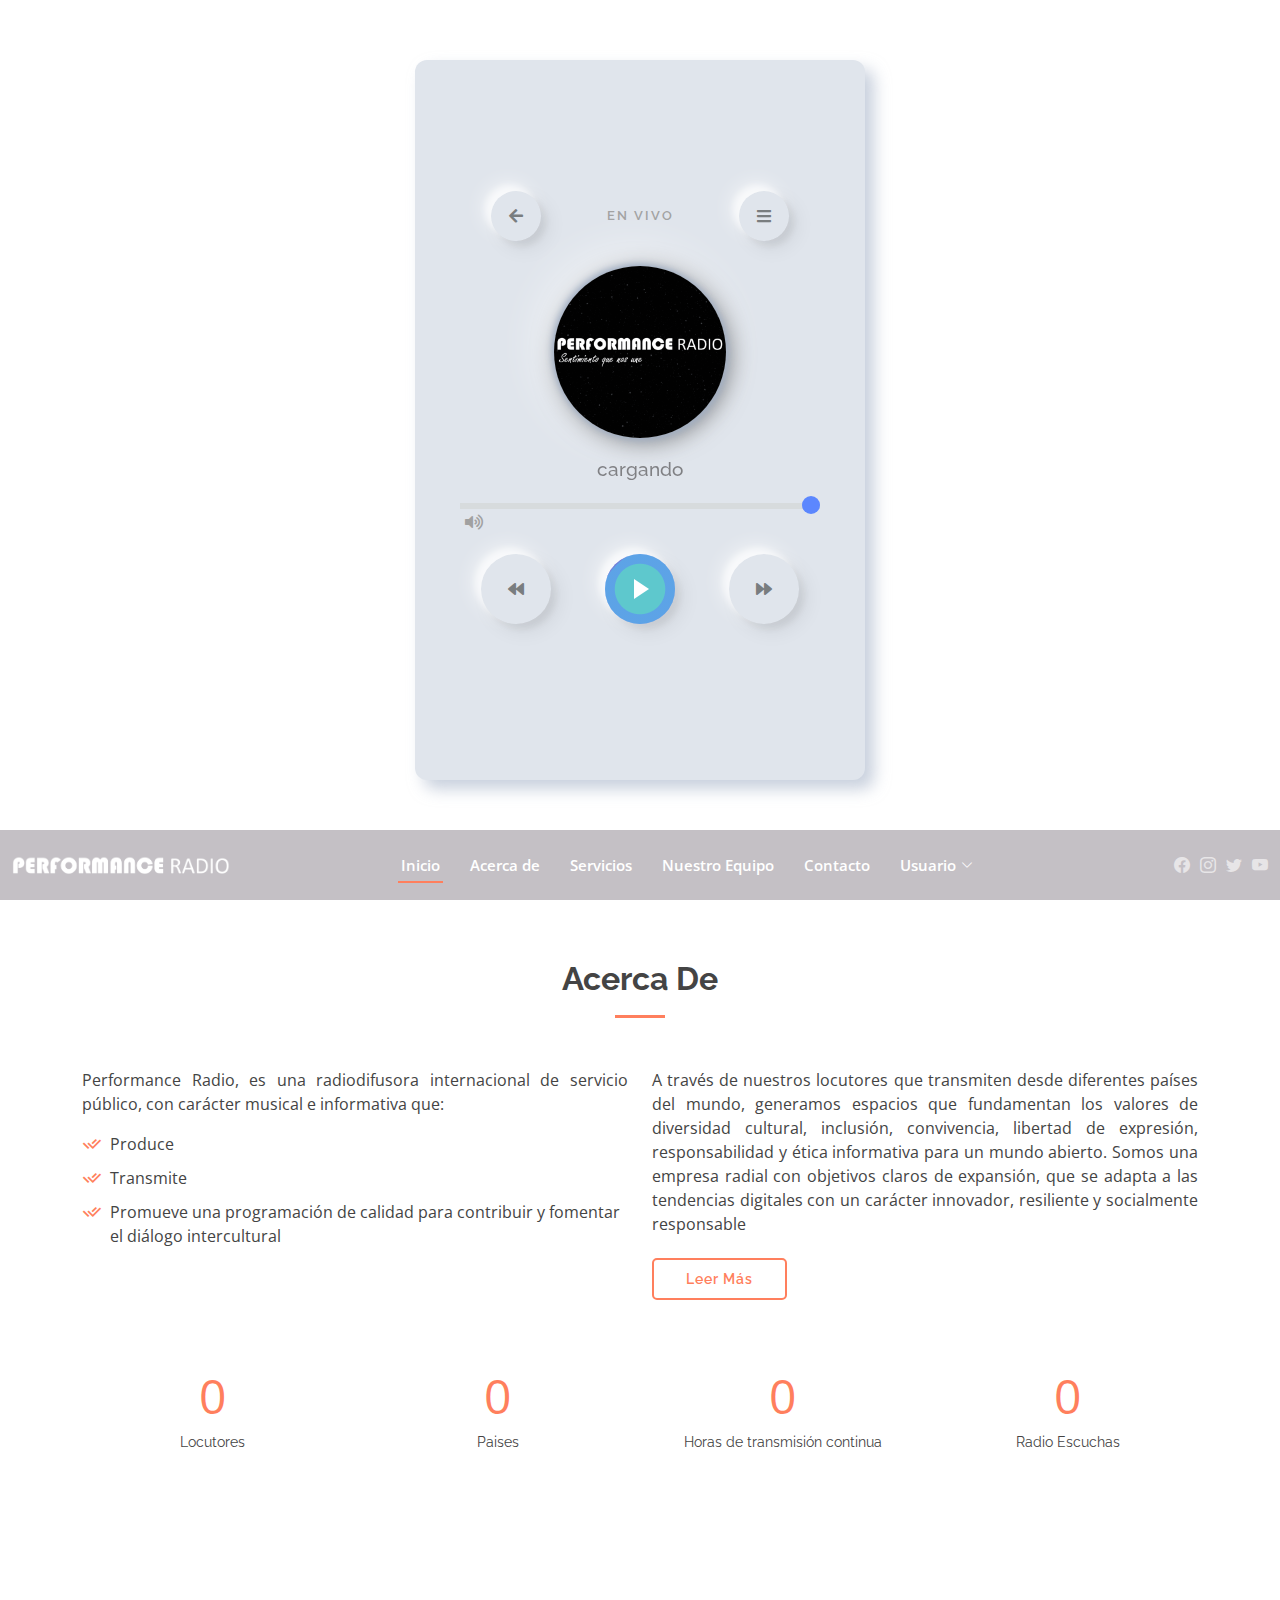
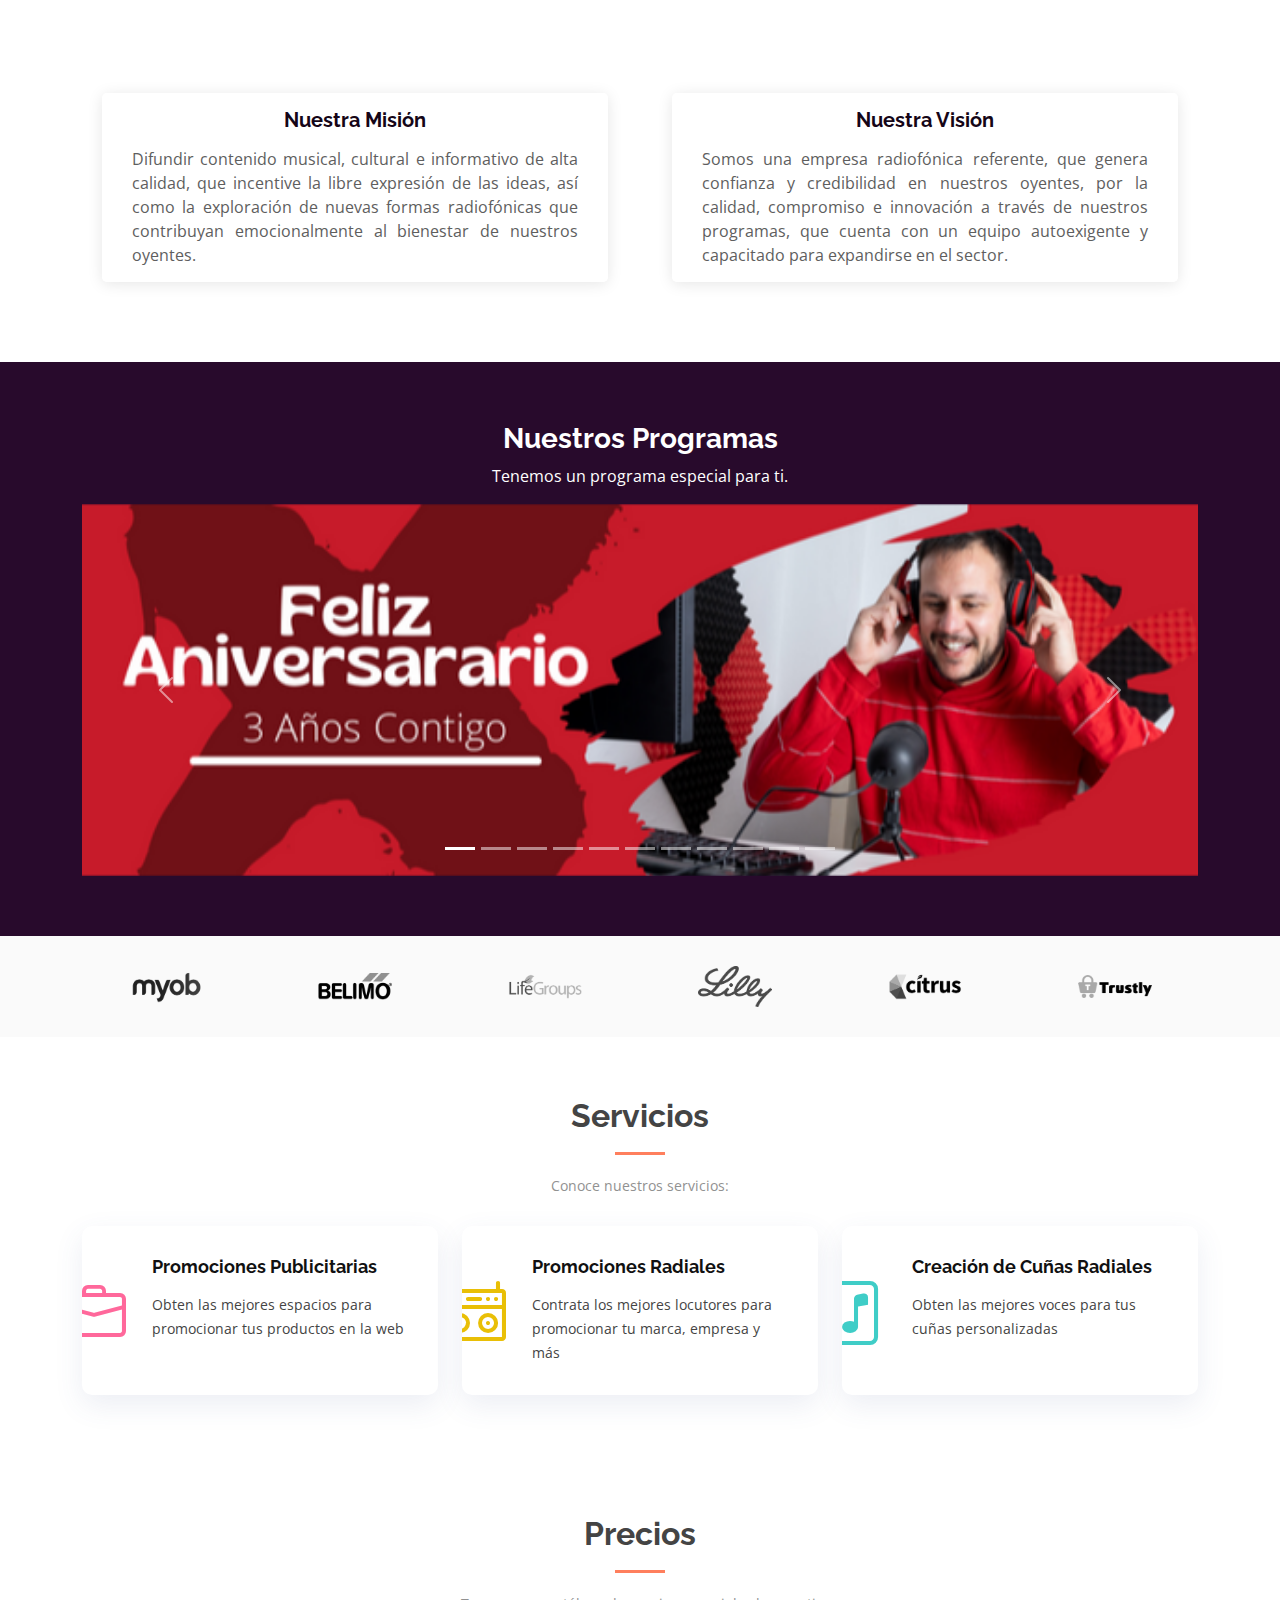
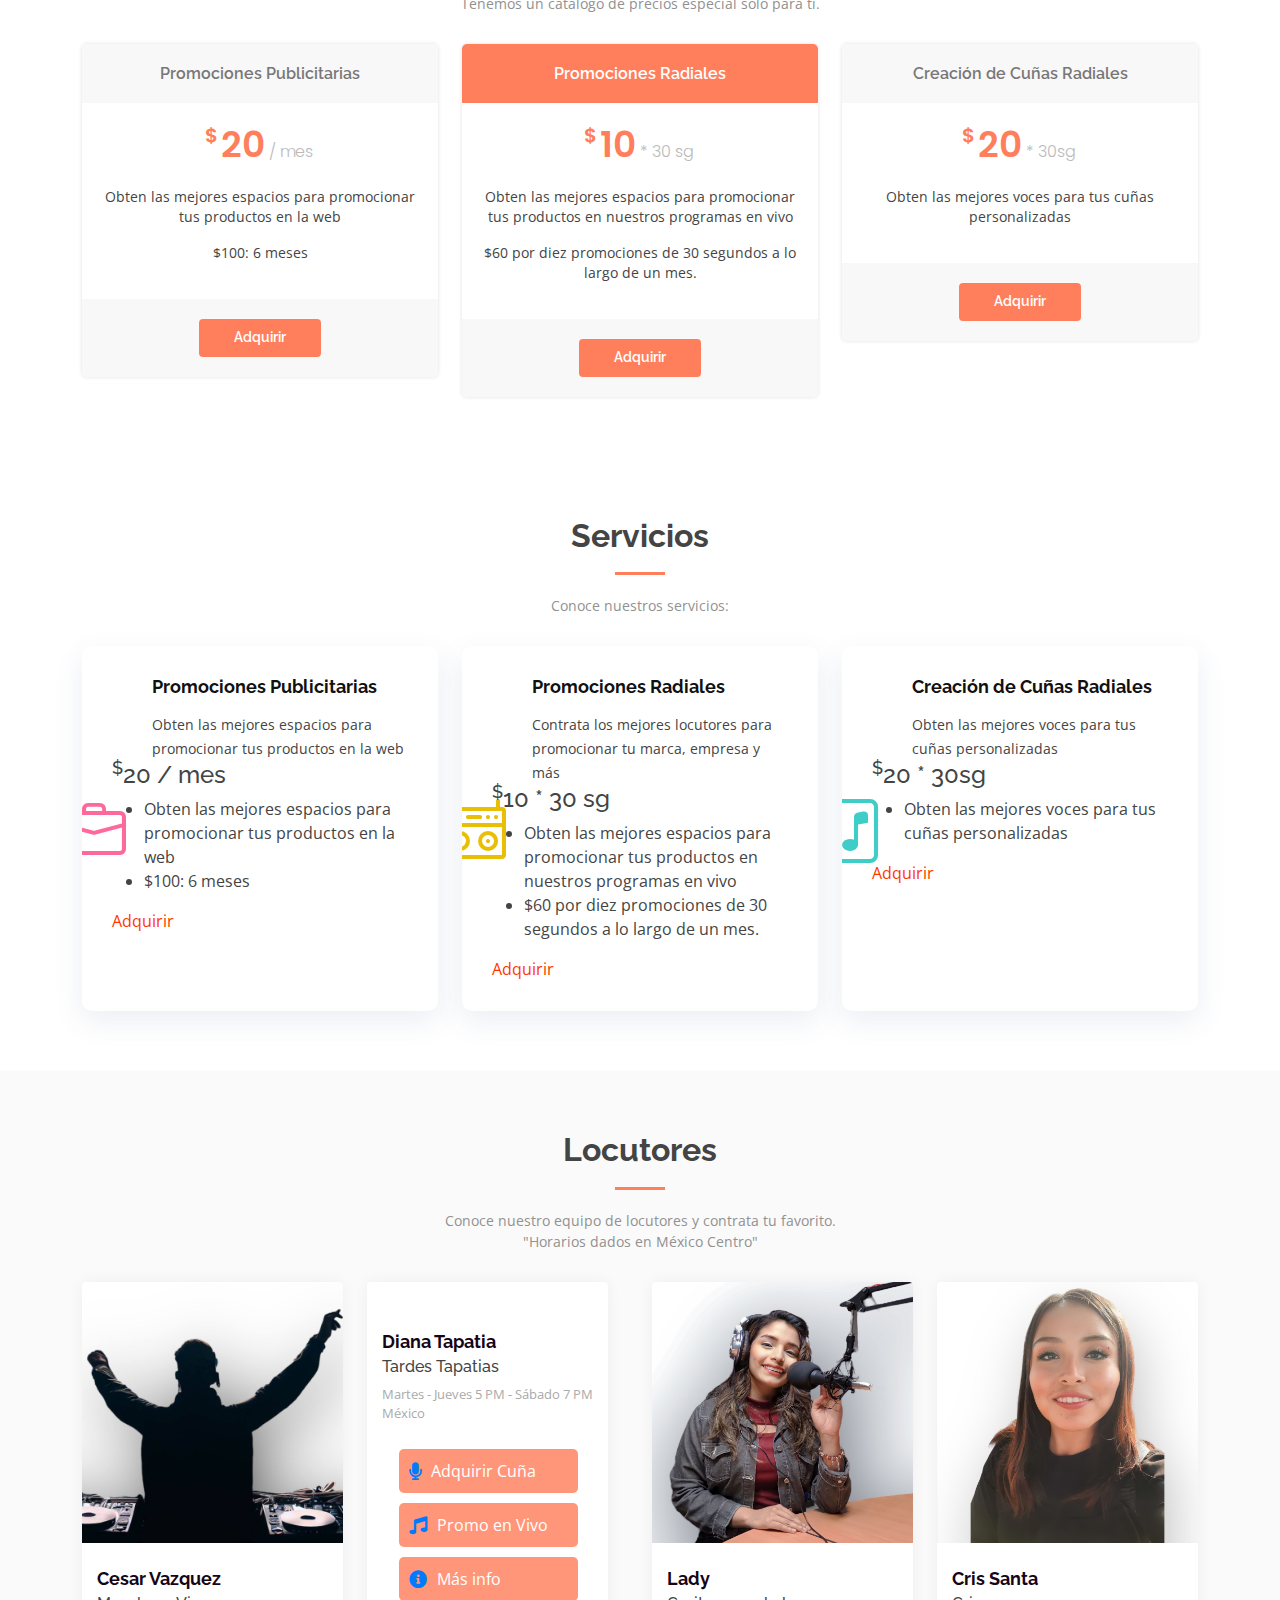
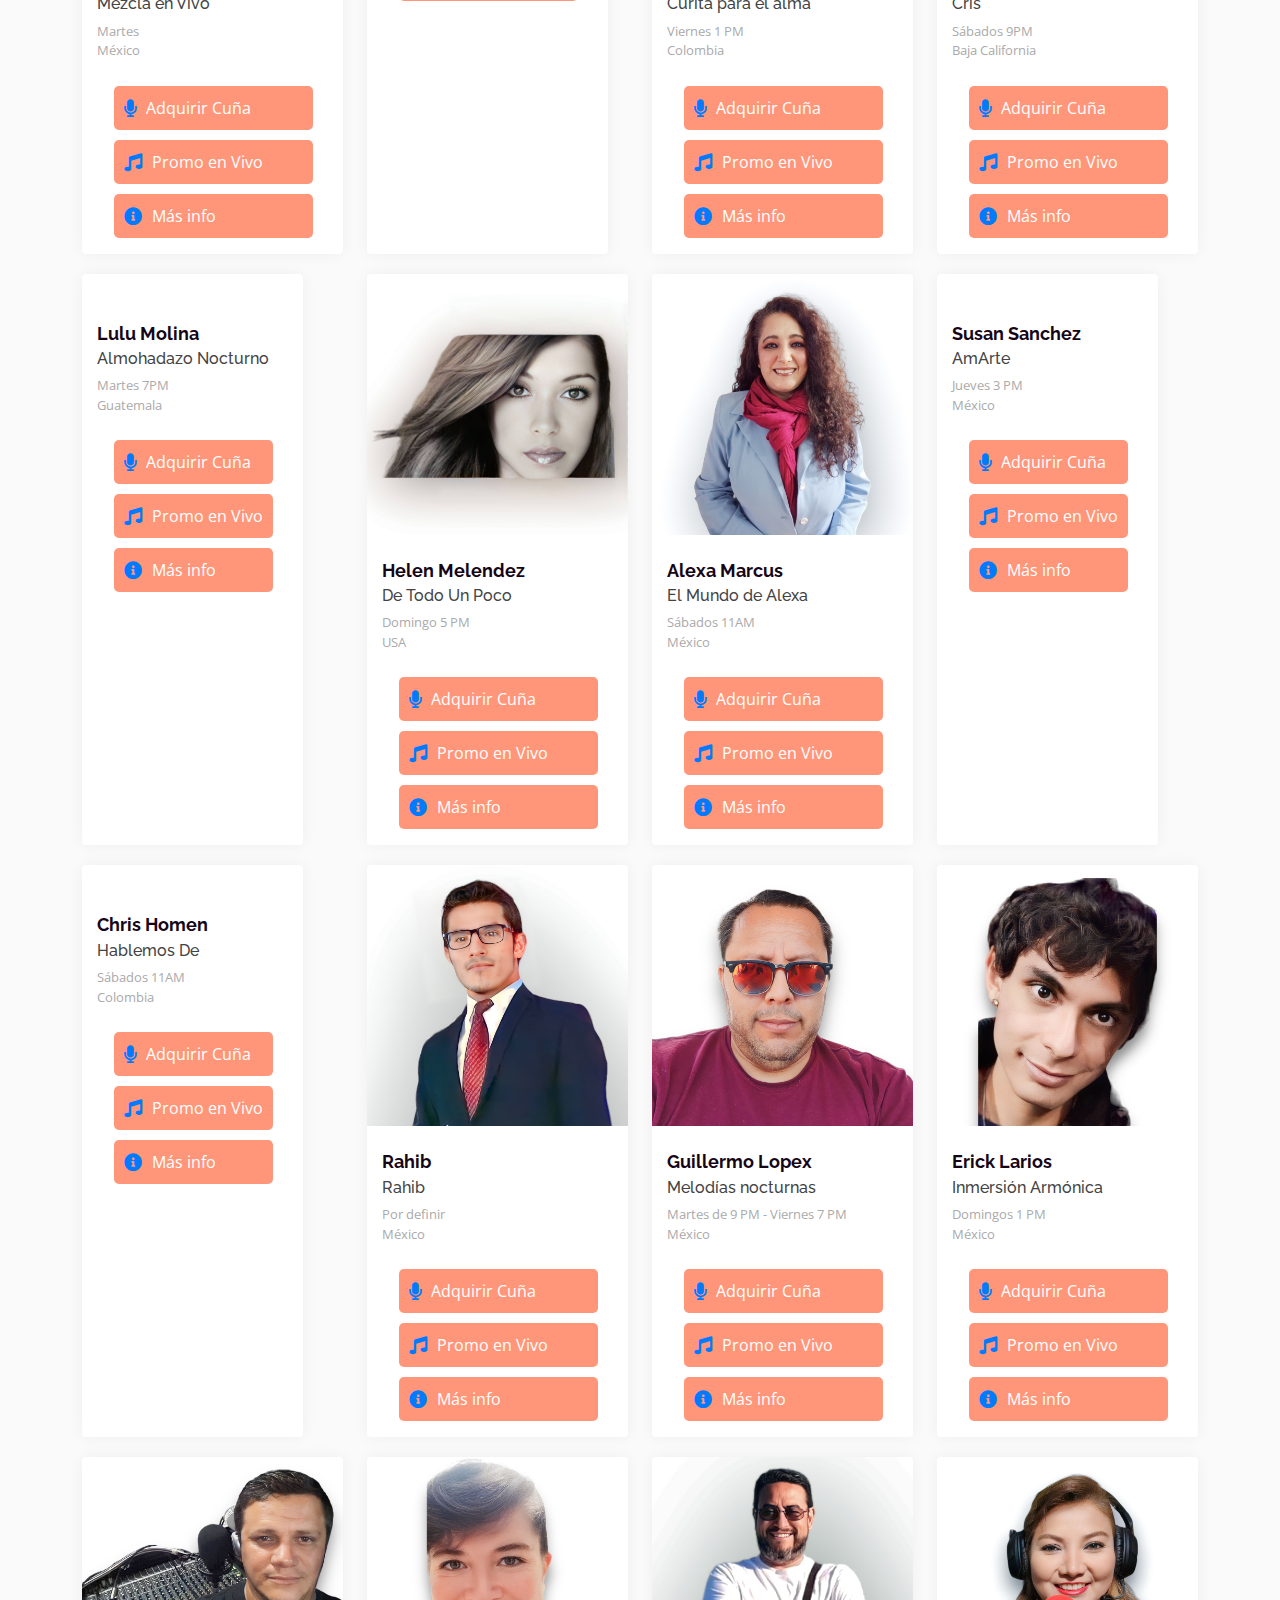
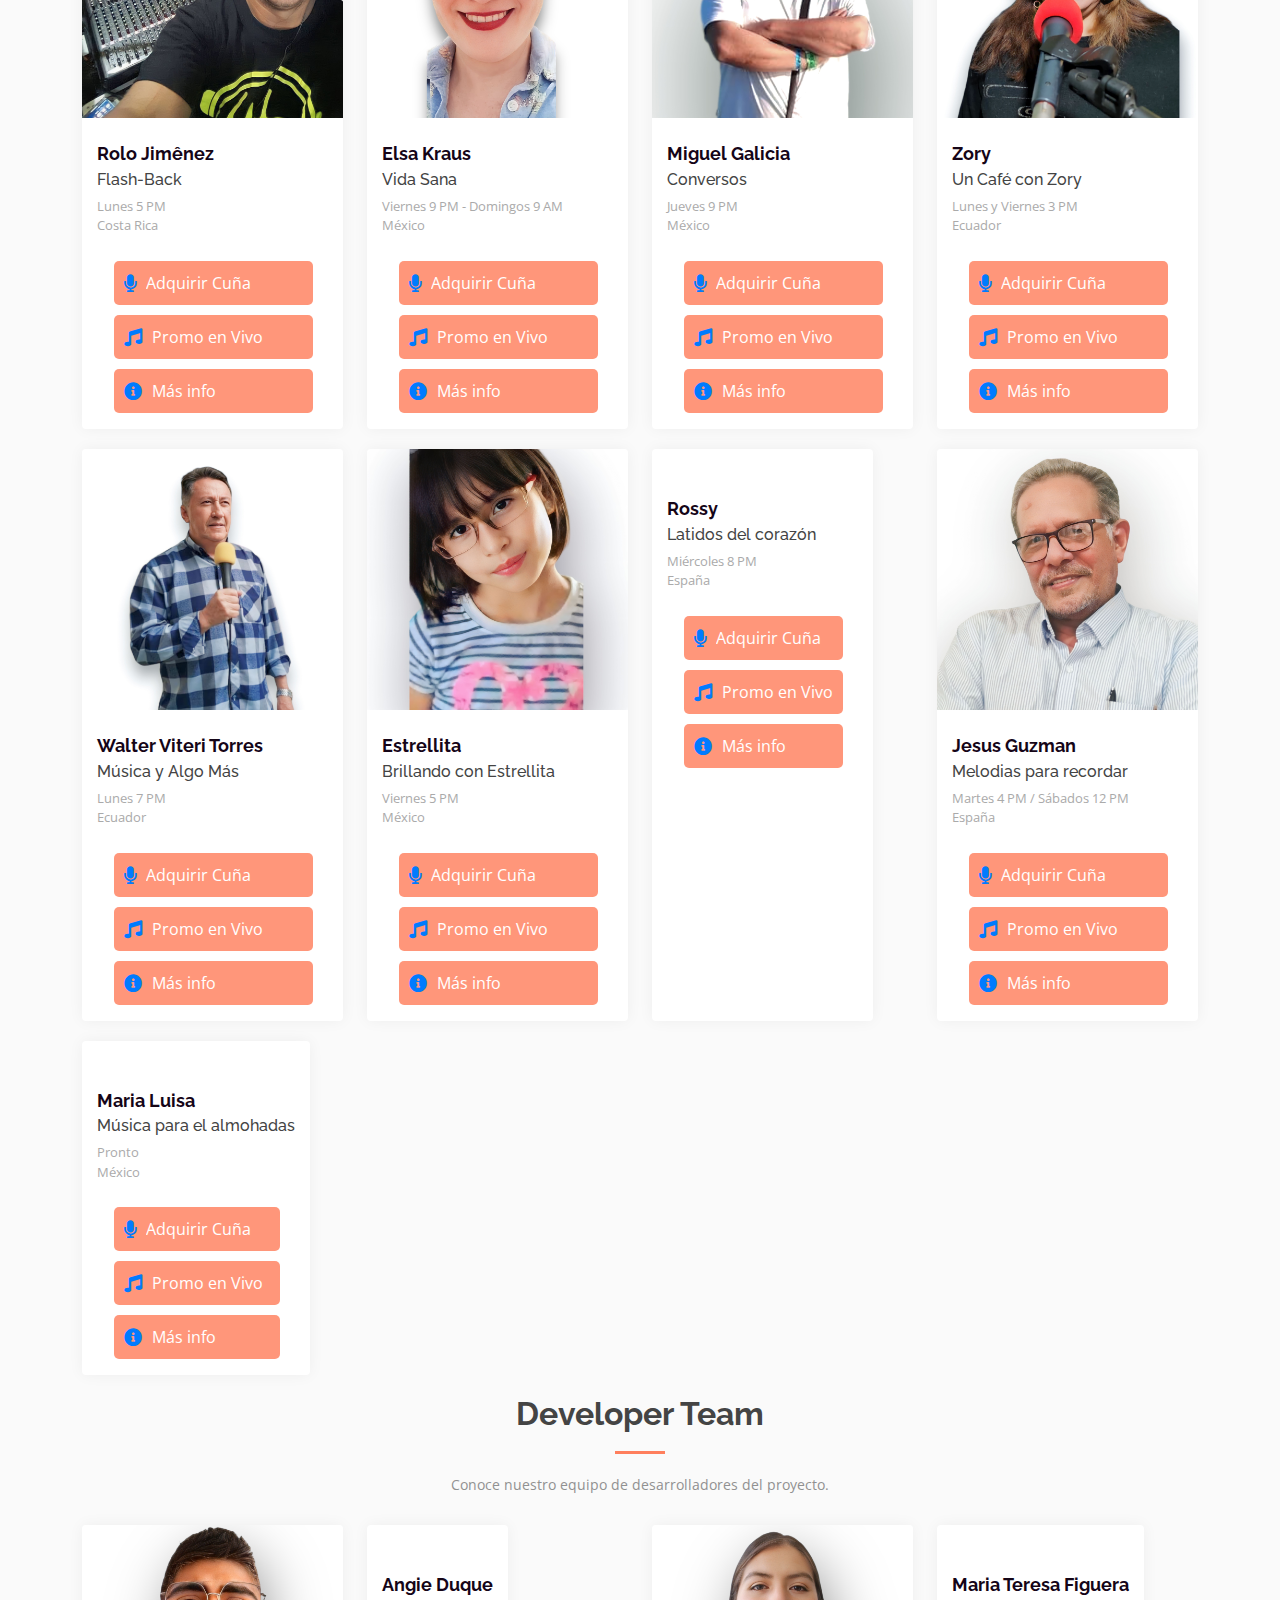
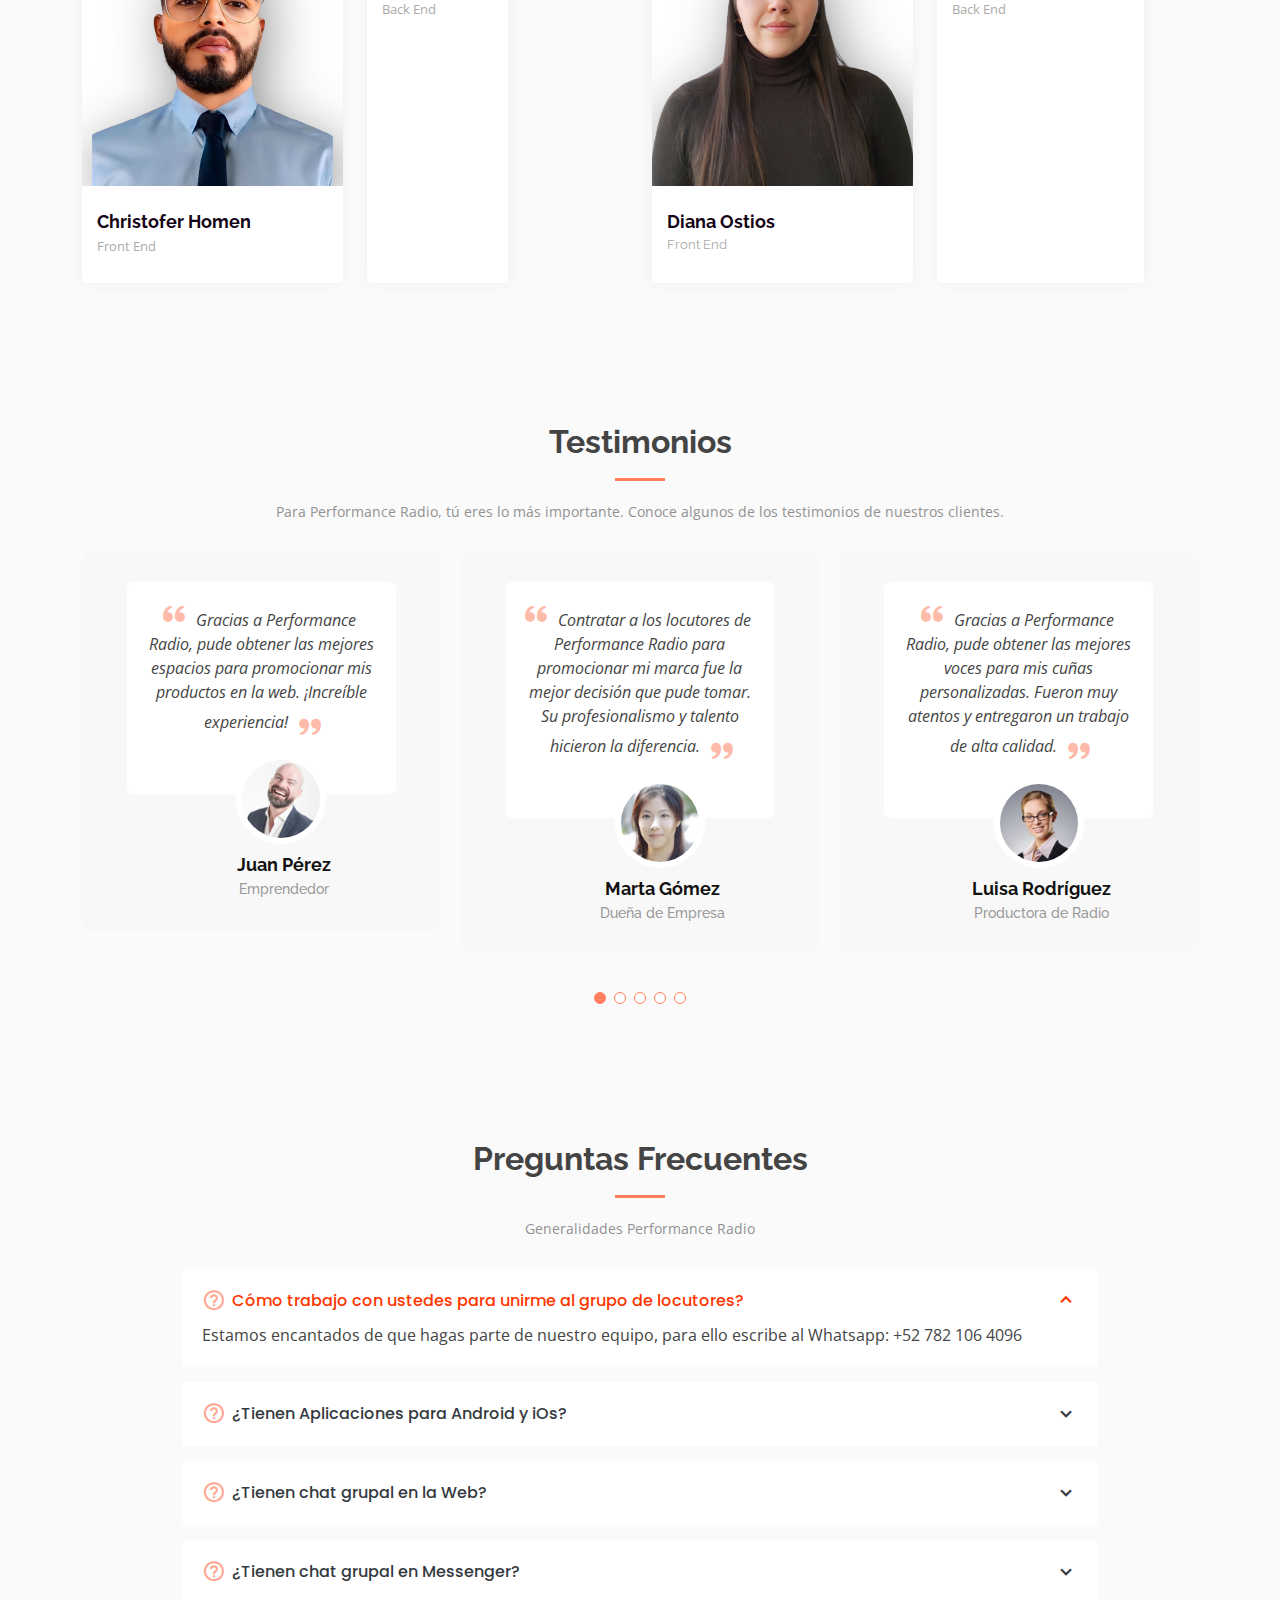
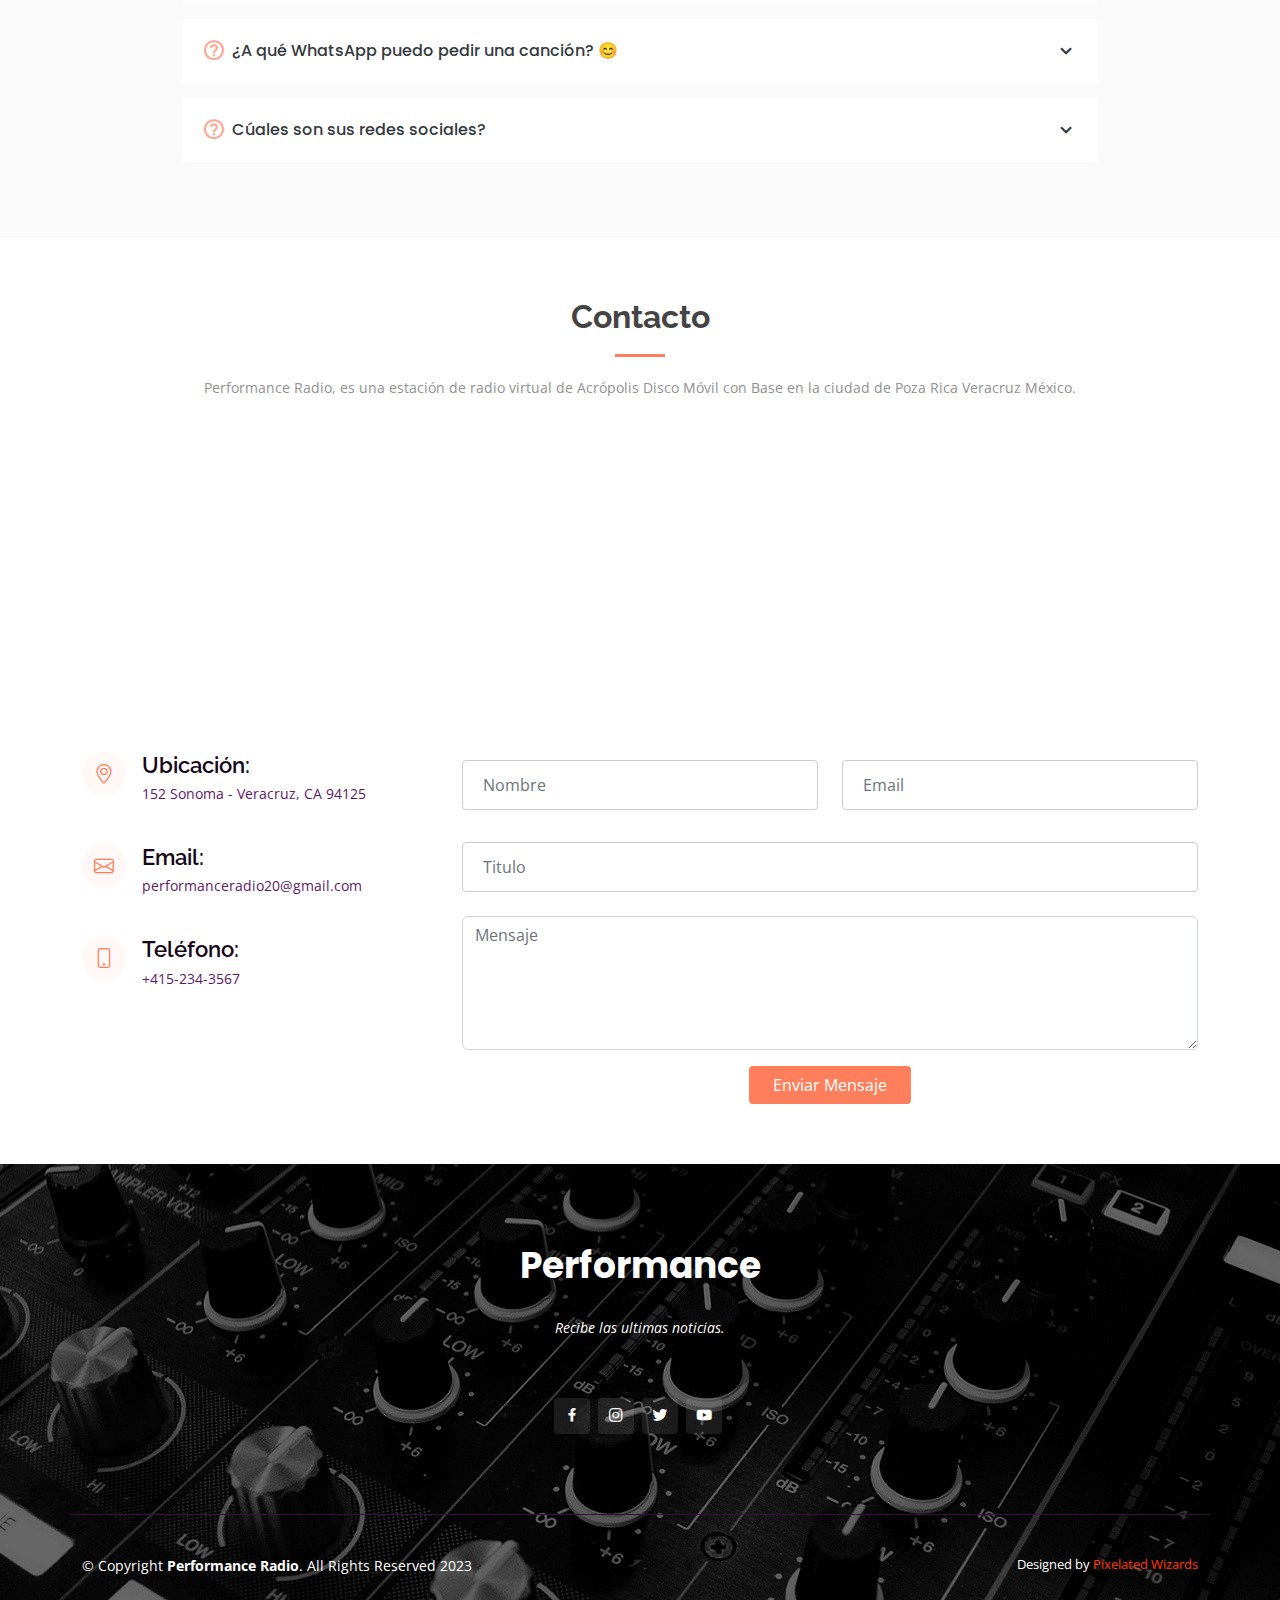
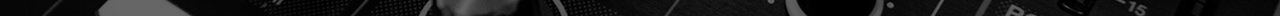
==== index.html @ 71109359 "se añade estructura bd y diagrama de la misma - se continuara ajustando segun requerimientos del cli" ====
<!-- Merge branch 'main' of https://github.com/christopherhomen/performanceradio.github.io -->

<!DOCTYPE html>
<html xmlns:th="http://www.thymeleaf.org" lang="en">

<head>
  <meta charset="utf-8">
  <meta content="width=device-width, initial-scale=1.0" name="viewport">

  <title>Performance Radio</title>
  <meta content="Performance Radio" name="description">
  <meta content="Performance Radio" name="keywords">
  <meta property="og:image" content="assets/img/logo/redes.png">

  <!-- Favicons -->
  <link href="assets/img/favicon.png" rel="icon">
  <link href="assets/img/apple-touch-icon.png" rel="apple-touch-icon">

  <!-- Google Fonts -->
  <link href="https://fonts.googleapis.com/css?family=Open+Sans:300,300i,400,400i,600,600i,700,700i|Raleway:300,300i,400,400i,500,500i,600,600i,700,700i|Poppins:300,300i,400,400i,500,500i,600,600i,700,700i" rel="stylesheet">

  <!-- Vendor CSS Files -->
  <link href="assets/vendor/bootstrap/css/bootstrap.min.css" rel="stylesheet">
  <link href="assets/vendor/bootstrap-icons/bootstrap-icons.css" rel="stylesheet">
  <link href="assets/vendor/boxicons/css/boxicons.min.css" rel="stylesheet">
  <link href="assets/vendor/glightbox/css/glightbox.min.css" rel="stylesheet">
  <link href="assets/vendor/remixicon/remixicon.css" rel="stylesheet">
  <link href="assets/vendor/swiper/swiper-bundle.min.css" rel="stylesheet">
 <!-- reproductor button -->
  <link rel="stylesheet" href="https://use.fontawesome.com/releases/v5.3.1/css/all.css">
  <!-- whatsappicon -->
  <link rel="stylesheet" href="https://stackpath.bootstrapcdn.com/font-awesome/4.7.0/css/font-awesome.min.css" class="">

  <!--  Main CSS File -->
  <link href="assets/css/style.css" rel="stylesheet">
  <link href="assets/css/normalize.css" rel="stylesheet">
  <script src="https://code.jquery.com/jquery-3.6.0.min.js"></script>
  <script>
    // Función para forzar la recarga del CSS
    function reloadCSS() {
      var cssLink = document.getElementById('css-link');
      cssLink.href = "assets/css/style.css?version=" + new Date().getTime();
    }
    
    // Función para forzar la recarga de los archivos JavaScript
    function reloadJS() {
      var scripts = [
        "assets/js/playbtn.js",
        "assets/js/playimagen2.js"
      ];
      
      scripts.forEach(function(src) {
        var scriptElement = document.createElement('script');
        scriptElement.src = src + "?version=" + new Date().getTime();
        document.head.appendChild(scriptElement);
      });
    }
    
    // Cargar los cambios de CSS y JS al cargar la página
    window.addEventListener('load', function() {
      reloadCSS();
      reloadJS();
    });
  </script>
</head>

<body>


<!-- Messenger Chat Plugin Code -->
<div id="fb-root"></div>

<!-- Your Chat Plugin code -->
<div id="fb-customer-chat" class="fb-customerchat">
</div>

<script>
  var chatbox = document.getElementById('fb-customer-chat');
  chatbox.setAttribute("page_id", "109794627453424");
  chatbox.setAttribute("attribution", "biz_inbox");
</script>

<!-- Your SDK code -->
<script>
  window.fbAsyncInit = function() {
    FB.init({
      xfbml            : true,
      version          : 'v15.0'
    });
  };

  (function(d, s, id) {
    var js, fjs = d.getElementsByTagName(s)[0];
    if (d.getElementById(id)) return;
    js = d.createElement(s); js.id = id;
    js.src = 'https://connect.facebook.net/es_LA/sdk/xfbml.customerchat.js';
    fjs.parentNode.insertBefore(js, fjs);
  }(document, 'script', 'facebook-jssdk'));
</script>

  <!-- ======= Hero Section ======= -->
  <section id="hero">
    
    <div class="hero-container img-fluid">
      <!-- Agregado -->
      <video autoplay muted loop id="myVideo" class="content-video">
        <source src="assets/video/video8.mp4" type="video/mp4">
      </video>
      <div class="hero-container-play">
        <!-- LOGO: -->
        <!-- <a href="#" class="logo me-auto me-lg-0"><img src="assets/img/logo/logo1.png" alt="" class="img-fluid" style="width: 70vh; margin-top: 230px;"></a> -->
        <!-- <a href="#about" class="btn-get-started scrollto">Get Started</a> -->

        <!-- boton play -->
<!--        <a class="btn-get-started scrollto">
          <audio autoplay controls="controls"> 
            <source src="https://cp9.serverse.com/proxy/perfor?mp=/stream;" type="audio/mpeg" /> 
          </audio> 
        </a> -->
        <!-- Boton play 2 -->
<!--        <a class="glightbox play-btn"> <source src="https://cp9.serverse.com/proxy/perfor?mp=/stream;"/></a>-->

<!-- Inicio reproductor -->
 
<div id= "play2" class="containerplay2 img-fluid" style="margin-top: 75px;">
  <div class="player img-fluid">
    <div class="player__controls img-fluid">
      <div class="player__btn player__btn--small img-fluid" id="previous">
        <i class="fas fa-arrow-left"></i>
      </div>
      <h5 class="player__title img-fluid">En Vivo</h5>
      <div class="player__btn player__btn--small img-fluid" id="icon-menu">
        <i class="fas fa-bars img-fluid"></i>
      </div>
    </div>
    <div class="player__album img-fluid" style="display: flex; justify-content: center; align-items: center;">
      <img src="assets/img/logo/redes.png" alt="Album Cover" class="player__img img-fluid" loading="lazy"/>

      <!-- <img class="cc_streaminfo player__img img-fluid" data-type="trackimageurl" data-username="perfor" /> -->
    </div>
    
    
    <!-- <h2 id="locutorName" class="player__artist img-fluid">Performance Radio</h2> -->
    <!-- <h2 class="cc_streaminfo player__artist img-fluid" data-type="song" data-username="perfor">Cargando ...</h2> -->
    <h2 class="cc_streaminfo player__artist img-fluid" data-type="rawmeta" data-username="perfor">Cargando</h2>

    <!-- <h2 class="cc_streaminfo" data-type="song" data-username="perfor" id="track-title">Cargando ...</h2> -->
    
    
    <!-- <h3 class="player__song img-fluid">Radio</h3> -->

    <input type="range" value="100" min="2" max="100" step="1" class="player__level img-fluid range-fill" id="range" />
    <div class="audio-duration img-fluid">
        <i class="fas fa-volume-mute"></i>
        <i class="fas fa-volume-up"></i>
      </div>
     
      
      
    
    <br>
    <audio class="player__audio img-fluid" controls id="audio">
      
      <source src="https://cp9.serverse.com/proxy/perfor?mp=/stream;" type="audio/mpeg" />
    </audio>

    <div class="player__controls img-fluid">
      <div class="player__btn player__btn--medium img-fluid" id="backward">
        <i class="fas fa-backward img-fluid"></i>
      </div>

      <div class="player__btn player__btn--medium blue play img-fluid" id="play">
        <i class="fas fa-play play-btn img-fluid"></i>
        <i class="fas fa-pause pause-btn hide img-fluid"></i>
      </div>

      <div class="player__btn player__btn--medium img-fluid" id="forward">
        <i class="fas fa-forward img-fluid"></i>
      </div>
    </div>
  </div>
</div>
<!-- Fin Reproductor -->

      </div>
    </div>
  
  </section><!-- End Hero -->

  <!-- ======= Header ======= -->
  <header id="header" class="d-flex align-items-center ">
    <div class="container-fluid d-flex align-items-center justify-content-lg-between">

      <!-- <h1 class="logo me-auto me-lg-0"><a href="index.html"><img src="assets/img/logo/logo3.png" alt=""></a></h1> -->
      <!-- Uncomment below if you prefer to use an image logo -->
      <a href="#hero" class="logo me-auto me-lg-0"><img src="assets/img/logo/logo3.png" alt="" class="img-fluid"></a>

      <nav id="navbar" class="navbar order-last order-lg-0">
        <ul>
          <li><a class="nav-link scrollto active" href="#hero">Inicio</a></li>
          <li><a class="nav-link scrollto" href="#about">Acerca de</a></li>
          <li><a class="nav-link scrollto" href="#services">Servicios</a></li>
          <!-- <li><a class="nav-link scrollto " href="#portfolio">Portfolio</a></li> -->
          <li><a class="nav-link scrollto" href="#team">Nuestro Equipo</a></li>
          <li><a class="nav-link scrollto" href="#contact">Contacto</a></li>

          <!-- <li class="dropdown"><a th:href="@{/login}"><span>Usuario</span> <i class="bi bi-chevron-down"></i></a> -->
          <li class="dropdown"><a href="iniciosesionLS.html"><span>Usuario</span> <i class="bi bi-chevron-down"></i></a>

            <ul>
              <li><a href="iniciosesionLS.html">Iniciar Sesión</a></li>
              <li><a href="registrosesionLS.html">Registro</a></li>
          
            </ul>
          </li>
 

        </ul>
        <i class="bi bi-list mobile-nav-toggle"></i>
      </nav><!-- .navbar -->

      <div class="header-social-links d-flex align-items-center">
        <a href="https://www.facebook.com/performanceradio" class="facebook" target="_blank"><i class="bi bi-facebook"></i></a>
        <a href="https://www.instagram.com/performanceradio/" class="instagram" target="_blank"><i class="bi bi-instagram"></i></a>
        <a href="https://twitter.com/performanceradi" class="twitter" target="_blank"><i class="bi bi-twitter"></i></a>
        <a href="https://www.youtube.com/channel/UC_ir-CuCJm7gMEeXdegjq2Q" class="youtube" target="_blank"><i class="bi bi-youtube"></i></a>
      </div>

    </div>
<!-- PLAYER
    <script src="https://apps.elfsight.com/p/platform.js" id="player" defer></script>
<div class="elfsight-app-4a702fbd-e4fd-4cae-896a-2c3ddcb2b1c2"></div> -->
  </header><!-- End Header -->

  <main id="main">

    <!-- ======= About Section ======= -->
    <section id="about" class="about">
      <div class="container">

        <div class="section-title">
          <h2>Acerca De</h2>
        </div>

        <div class="row content">
          <div class="col-lg-6">
            <p>
             Performance Radio, es una radiodifusora internacional de servicio público, con carácter musical e informativa que:  
            </p>
            <ul>
              <li><i class="ri-check-double-line"></i> Produce </li>
              <li><i class="ri-check-double-line"></i> Transmite </li>
              <li><i class="ri-check-double-line"></i> Promueve una programación de calidad para contribuir y fomentar el diálogo intercultural </li>
            </ul>
          </div>
          <div class="col-lg-6 pt-4 pt-lg-0">
            <p>
             A través de nuestros locutores que transmiten desde diferentes países del mundo, generamos espacios que fundamentan los valores de diversidad cultural, inclusión, convivencia, libertad de expresión, responsabilidad y ética informativa para un mundo abierto. Somos una empresa radial con objetivos claros de expansión, que se adapta a las tendencias digitales con un carácter innovador, resiliente y socialmente responsable
            </p>
            <a href="#our-values" class="btn-learn-more">Leer Más</a>
          </div>
        </div>

      </div>
    </section><!-- End About Section -->

    <!-- ======= Counts Section ======= -->
    <section id="counts" class="counts">
      <div class="container">

        <div class="row counters">

          <div class="col-lg-3 col-6 text-center">
            <span data-purecounter-start="0" data-purecounter-end="20" data-purecounter-duration="1" class="purecounter"></span>
            <p>Locutores</p>
          </div>

          <div class="col-lg-3 col-6 text-center">
            <span data-purecounter-start="0" data-purecounter-end="10" data-purecounter-duration="1" class="purecounter"></span>
            <p>Paises</p>
          </div>

          <div class="col-lg-3 col-6 text-center">
            <span data-purecounter-start="0" data-purecounter-end="24" data-purecounter-duration="1" class="purecounter"></span>
            <p>Horas de transmisión continua</p>
          </div>

          <div class="col-lg-3 col-6 text-center">
            <span data-purecounter-start="0" data-purecounter-end="1582" data-purecounter-duration="1" class="purecounter"></span>
            <p>Radio Escuchas</p>
          </div>

        </div>

      </div>
    </section><!-- End Counts Section -->

    <!-- ======= Our Values Section ======= -->
    <section id="our-values" class="our-values">
      <div class="container">

        <div class="row">
          <div class="col-md-6 d-flex align-items-stretch">
            <div class="card">
              <video playsinline autoplay muted loop poster="cake.jpg" class="video">
                <source src="assets/video/video4.mp4" type="video/webm">
                Your browser does not support the video tag.
              </video>
              <div class="card-body">
                <h5 class="card-title"><a href="">Nuestra Misión</a></h5>
                <p class="card-text">Difundir contenido musical, cultural e informativo de alta calidad, que incentive la libre expresión de las ideas, así como la exploración de nuevas formas radiofónicas que contribuyan emocionalmente al bienestar de nuestros oyentes. </p>
                <!-- <div class="read-more"><a href="#"><i class="bi bi-arrow-right"></i> Read More</a></div> -->
              </div>
            </div>
          </div>
          <div class="col-md-6 d-flex align-items-stretch mt-4 mt-md-0">
            <div class="card">
              <video playsinline autoplay muted loop poster="cake.jpg" class="video">
                <source src="assets/video/video2.mp4" type="video/webm">
                Your browser does not support the video tag.
              </video>
              <div class="card-body">
                <h5 class="card-title"><a href="">Nuestra Visión</a></h5>
                <p class="card-text">Somos una empresa radiofónica referente, que genera confianza y credibilidad en nuestros oyentes, por la calidad, compromiso e innovación a través de nuestros programas, que cuenta con un equipo autoexigente y capacitado para expandirse en el sector.</p>
                <!-- <div class="read-more"><a href="#"><i class="bi bi-arrow-right"></i> Read More</a></div> -->
              </div>
            </div>

          </div>

        </div>

      </div>
    </section><!-- End Our Values Section -->


<!-- Prueba  -->

<!-- Fin prueba -->
<!--     ======= Cta Section ======= -->
<section id="cta" class="cta">
    <div class="container">

        <div class="text-center">
            <h3>Nuestros Programas</h3>
            <p>
                Tenemos un programa especial para ti.</p>
              
            <div id="carouselExampleFade" class="carousel slide carousel-fade" data-bs-ride="carousel">
              <div class="carousel-indicators">
                <button type="button" data-bs-target="#carouselExampleIndicators" data-bs-slide-to="0" class="active" aria-current="true" aria-label="Slide 1"></button>
                <button type="button" data-bs-target="#carouselExampleIndicators" data-bs-slide-to="1" aria-label="Slide 2"></button>
                <button type="button" data-bs-target="#carouselExampleIndicators" data-bs-slide-to="2" aria-label="Slide 3"></button>
                <button type="button" data-bs-target="#carouselExampleIndicators" data-bs-slide-to="3" aria-label="Slide 4"></button>
                <button type="button" data-bs-target="#carouselExampleIndicators" data-bs-slide-to="4" aria-label="Slide 5"></button>
                <button type="button" data-bs-target="#carouselExampleIndicators" data-bs-slide-to="5" aria-label="Slide 6"></button>
                <button type="button" data-bs-target="#carouselExampleIndicators" data-bs-slide-to="6" aria-label="Slide 7"></button>
                <button type="button" data-bs-target="#carouselExampleIndicators" data-bs-slide-to="7" aria-label="Slide 8"></button>
                <button type="button" data-bs-target="#carouselExampleIndicators" data-bs-slide-to="8" aria-label="Slide 9"></button>
                <button type="button" data-bs-target="#carouselExampleIndicators" data-bs-slide-to="9" aria-label="Slide 10"></button>
                <button type="button" data-bs-target="#carouselExampleIndicators" data-bs-slide-to="10" aria-label="Slide 11"></button>
                <!-- <button type="button" data-bs-target="#carouselExampleIndicators" data-bs-slide-to="11" aria-label="Slide 12"></button> -->



              </div>
              <div class="carousel-inner">
                      <div class="carousel-item active">
                        <img src="assets/img/programas/feliz_aniversarario.png" class="d-block w-100 img-fluid" alt="...">
                    </div>
                    <div class="carousel-item">
                        <img src="assets/img/programas/lady.png" class="d-block w-100 img-fluid" alt="...">
                    </div>
                    <div class="carousel-item">
                        <img src="assets/img/programas/helen.png" class="d-block w-100 img-fluid" alt="...">
                    </div>
                    <div class="carousel-item">
                        <img src="assets/img/programas/rolo.png" class="d-block w-100 img-fluid" alt="...">
                    </div>
                    <div class="carousel-item">
                        <img src="assets/img/programas/alexa.png" class="d-block w-100 img-fluid" alt="...">
                    </div>


                    <!-- <div class="carousel-item">
                        <img src="assets/img/programas/leticia_marquez.jpg" class="d-block w-100 img-fluid" alt="...">
                    </div> -->
                    <div class="carousel-item">
                        <img src="assets/img/programas/rossy.jpg" class="d-block w-100 img-fluid" alt="...">
                    </div>
                    <!-- <div class="carousel-item">
                        <img src="assets/img/programas/roberto_garcia.jpg" class="d-block w-100 img-fluid" alt="...">
                    </div> -->
                    <div class="carousel-item">
                        <img src="assets/img/programas/susan_sanchez.jpg" class="d-block w-100 img-fluid" alt="...">
                    </div>
                    <div class="carousel-item">
                        <img src="assets/img/programas/maria_luisa.jpg" class="d-block w-100 img-fluid" alt="...">
                    </div>
                    <div class="carousel-item">
                        <img src="assets/img/programas/diana_tapatia.jpg" class="d-block w-100 img-fluid" alt="...">
                    </div>
                    <div class="carousel-item">
                        <img src="assets/img/programas/jesus_guzman.jpg" class="d-block w-100 img-fluid" alt="...">
                    </div>
                    <div class="carousel-item">
                        <img src="assets/img/programas/lulu_molina.jpg" class="d-block w-100 img-fluid" alt="...">
                    </div>
                    <!-- <div class="carousel-item">
                        <img src="assets/img/programas/daniela_aragon.jpg" class="d-block w-100 img-fluid" alt="...">
                    </div> -->
                    <br>
                </div>
                <button class="carousel-control-prev" type="button" data-bs-target="#carouselExampleFade" data-bs-slide="prev">
                    <span class="carousel-control-prev-icon" aria-hidden="true"></span>
                    <span class="visually-hidden">Anterior</span>
                </button>
                <button class="carousel-control-next" type="button" data-bs-target="#carouselExampleFade" data-bs-slide="next">
                    <span class="carousel-control-next-icon" aria-hidden="true"></span>
                    <span class="visually-hidden">Siguiente</span>
                </button>
            </div>
        </div>

    </div>
</section>

<!--    End Cta Section 

 <!-- ======= Clients Section ======= -->
    <section id="clients" class="clients section-bg">
      <div class="container">

        <div class="row">

          <div class="col-lg-2 col-md-4 col-6 d-flex align-items-center justify-content-center">
            <img src="assets/img/clients/client-1.png" class="img-fluid" alt="">
          </div>

          <div class="col-lg-2 col-md-4 col-6 d-flex align-items-center justify-content-center">
            <img src="assets/img/clients/client-2.png" class="img-fluid" alt="">
          </div>

          <div class="col-lg-2 col-md-4 col-6 d-flex align-items-center justify-content-center">
            <img src="assets/img/clients/client-3.png" class="img-fluid" alt="">
          </div>

          <div class="col-lg-2 col-md-4 col-6 d-flex align-items-center justify-content-center">
            <img src="assets/img/clients/client-4.png" class="img-fluid" alt="">
          </div>

          <div class="col-lg-2 col-md-4 col-6 d-flex align-items-center justify-content-center">
            <img src="assets/img/clients/client-5.png" class="img-fluid" alt="">
          </div>

          <div class="col-lg-2 col-md-4 col-6 d-flex align-items-center justify-content-center">
            <img src="assets/img/clients/client-6.png" class="img-fluid" alt="">
          </div>

        </div>

      </div>
    </section><!-- End Clients Section -->

    <!-- ======= Services Section ======= -->
    <section id="services" class="services">
      <div class="container">

        <div class="section-title">
          <h2>Servicios</h2>
          <p>Conoce nuestros servicios:</p>
        </div>

        <div class="row">
          <div class="col-lg-4 col-md-6">
            <div class="icon-box">
              <div class="icon"><i class="bi bi-briefcase" style="color: #ff689b;"></i></div>
              <h4 class="title"><a href="">Promociones Publicitarias</a></h4>
              <p class="description">Obten las mejores espacios para promocionar tus productos en la web</p>
              
            </div>
          </div>
          <div class="col-lg-4 col-md-6 mt-4 mt-md-0">
            <div class="icon-box">
              <div class="icon"><i class="bi bi-boombox" style="color: #e9bf06;"></i></div>
              <h4 class="title"><a href="">Promociones Radiales</a></h4>
              <p class="description">Contrata los mejores locutores para promocionar tu marca, empresa y más</p>
            </div>
          </div>
          <div class="col-lg-4 col-md-6 mt-4 mt-lg-0">
            <div class="icon-box">
              <div class="icon"><i class="bi bi-file-music" style="color: #3fcdc7;"></i></div>
              <h4 class="title"><a href="">Creación de Cuñas Radiales</a></h4>
              <p class="description">Obten las mejores voces para tus cuñas personalizadas</p>
            </div>
          </div>
      </div>
    </section><!-- End Services Section -->

        <!-- ======= Pricing Section ======= -->
        <section id="pricing" class="pricing">
          <div class="container">
    
            <div class="section-title">
              <h2>Precios</h2>
              <p>Tenemos un catálogo de precios especial solo para ti.</p>
            </div>
    
            <div class="row">
    
              <div class="col-lg-4 col-md-6">
                <div class="box">
                  <h3>Promociones Publicitarias</h3>
                  <h4><sup>$</sup>20<span> / mes</span></h4>
                  <ul>
                    <li>Obten las mejores espacios para promocionar tus productos en la web</li>
                    <li>$100: 6 meses</li>         
                            <!-- <li>Nec feugiat nisl</li>
                      <li>Nulla at volutpat dola</li>
                    <li class="na">Pharetra massa</li>
                    <li class="na">Massa ultricies mi</li> -->
                  </ul>
                  <div class="btn-wrap">
                    <a href="https://buy.stripe.com/test_14k8yqfnUgvf8rmcMO" target="_blank" class="btn-buy">Adquirir</a>
                  </div>
                </div>
              </div>
    
              <div class="col-lg-4 col-md-6 mt-4 mt-md-0">
                <div class="box featured">
                  <h3>Promociones Radiales</h3>
                  <h4><sup>$</sup>10<span> * 30 sg</span></h4>
                  <ul>
                    <li>Obten las mejores espacios para promocionar tus productos en nuestros programas en vivo</li>
                    <li>$60 por diez promociones de 30 segundos a lo largo de un mes.</li>                 <!-- <li>Nec feugiat nisl</li>
                    <li>Nulla at volutpat dola</li>
                    <li>Pharetra massa</li>
                    <li class="na">Massa ultricies mi</li> -->
                  </ul>
                  <div class="btn-wrap">
                    <a href="https://buy.stripe.com/test_5kA4ia0t0en77nidQT" target="_blank" class="btn-buy">Adquirir</a>
                  </div>
                </div>
              </div>
    
              <div class="col-lg-4 col-md-6 mt-4 mt-lg-0">
                <div class="box">
                  <h3>Creación de Cuñas Radiales</h3>
                  <h4><sup>$</sup>20<span> * 30sg </span></h4>
                  <ul>
                    <li>Obten las mejores voces para tus cuñas personalizadas</li>
                    <!-- <li>Nec feugiat nisl</li>
                    <li>Nulla at volutpat dola</li>
                    <li>Pharetra massa</li>
                    <li>Massa ultricies mi</li> -->
                  </ul>
                  <div class="btn-wrap">
                    <a href="https://buy.stripe.com/test_9AQ2a2dfM4MxePK005" target="_blank" class="btn-buy">Adquirir</a>
                  </div>
                </div>
              </div>
    <!-- 
              <div class="col-lg-3 col-md-6 mt-4 mt-lg-0">
                <div class="box">
                  <span class="advanced">Advanced</span>
                  <h3>Ultimate</h3>
                  <h4><sup>$</sup>49<span> / month</span></h4>
                  <ul>
                    <li>Aida dere</li>
                    <li>Nec feugiat nisl</li>
                    <li>Nulla at volutpat dola</li>
                    <li>Pharetra massa</li>
                    <li>Massa ultricies mi</li>
                  </ul>
                  <div class="btn-wrap">
                    <a href="#" class="btn-buy">Buy Now</a>
                  </div>
                </div>
              </div> -->
    
            </div>
    
          </div>
        </section>
        <!-- End Pricing Section -->
    
    <!-- ======= Testimonials Section ======= -->

    <!-- End Testimonials Section -->

        <!-- prubea  -->

<!-- ======= Services Section ======= -->
<section id="services" class="services">
  <div class="container">

    <div class="section-title">
      <h2>Servicios</h2>
      <p>Conoce nuestros servicios:</p>
    </div>

    <div class="row">
      <div class="col-lg-4 col-md-6">
        <div class="icon-box">
          <div class="icon"><i class="bi bi-briefcase" style="color: #ff689b;"></i></div>
          <h4 class="title"><a href="">Promociones Publicitarias</a></h4>
          <p class="description">Obten las mejores espacios para promocionar tus productos en la web</p>
          <div class="box">
            <div class="box-inner">
              <!-- <h3>Promociones Publicitarias</h3> -->
              <h4><sup>$</sup>20<span> / mes</span></h4>
              <ul>
                <li>Obten las mejores espacios para promocionar tus productos en la web</li>
                <li>$100: 6 meses</li>
              </ul>
              <div class="btn-wrap">
                <a href="https://buy.stripe.com/test_14k8yqfnUgvf8rmcMO" target="_blank" class="btn-buy">Adquirir</a>
              </div>
            </div>
          </div>
        </div>
      </div>
      <div class="col-lg-4 col-md-6 mt-4 mt-md-0">
        <div class="icon-box">
          <div class="icon"><i class="bi bi-boombox" style="color: #e9bf06;"></i></div>
          <h4 class="title"><a href="">Promociones Radiales</a></h4>
          <p class="description">Contrata los mejores locutores para promocionar tu marca, empresa y más</p>
          <div class="box">
            <div class="box-inner">
              <!-- <h3>Promociones Radiales</h3> -->
              <h4><sup>$</sup>10<span> * 30 sg</span></h4>
              <ul>
                <li>Obten las mejores espacios para promocionar tus productos en nuestros programas en vivo</li>
                <li>$60 por diez promociones de 30 segundos a lo largo de un mes.</li>
              </ul>
              <div class="btn-wrap">
                <a href="https://buy.stripe.com/test_5kA4ia0t0en77nidQT" target="_blank" class="btn-buy">Adquirir</a>
              </div>
            </div>
          </div>
        </div>
      </div>
      <div class="col-lg-4 col-md-6 mt-4 mt-lg-0">
        <div class="icon-box">
          <div class="icon"><i class="bi bi-file-music" style="color: #3fcdc7;"></i></div>
          <h4 class="title"><a href="">Creación de Cuñas Radiales</a></h4>
          <p class="description">Obten las mejores voces para tus cuñas personalizadas</p>
          <div class="box">
            <div class="box-inner">
              <!-- <h3>Creación de Cuñas Radiales</h3> -->
              <h4><sup>$</sup>20<span> * 30sg </span></h4>
              <ul>
                <li>Obten las mejores voces para tus cuñas personalizadas</li>
              </ul>
              <div class="btn-wrap">
                <a href="https://buy.stripe.com/test_9AQ2a2dfM4MxePK005" target="_blank" class="btn-buy">Adquirir</a>
              </div>
            </div>
          </div>
        </div>
      </div>
    </div>

  </div>
</section>
<!-- End Services Section -->


        <!-- prueba -->

<!-- Locutores -->
    <section id="team" class="team section-bg">
      <div class="container">

        <div class="section-title">
          <h2>Locutores</h2>
          <p>Conoce nuestro equipo de locutores y contrata tu favorito.</p>
          <p>"Horarios dados en México Centro"</p>
        </div>

        <div class="row">


           <!-- inicio locutor -->
           <div class="col-lg-3 col-md-6 d-flex align-items-stretch">
            <div class="member">
              <div class="member-img">
                <img src="assets/img/locutor/navegante_mayor.JPG" class="img-fluid" alt="">
                <div class="social">
                  <a href="#" ><i class="bi bi-twitter"></i></a>
                  <a href="#" ><i class="bi bi-facebook"></i></a>
                  <a href="#" ><i class="bi bi-instagram"></i></a>
                  <a href="#" ><i class="fab fa-linkedin"></i></a>
                </div>
              </div>
              <div class="member-info">
                <h4>Cesar Vazquez</h4>
                <h6>Mezcla en Vivo</h6>
                <span>Martes</span>
                <span>México</span>
              </div>
              <div class="member-options">
                <ul>
                  <li><a href="https://buy.stripe.com/test_9AQaGy1x44Mx4b6bIO" target="_blank" class="btn btn-option" data-lorem="Lorem ipsum dolor sit amet 1" ><i class="fas fa-microphone"></i> <span>Adquirir Cuña</span></a></li>
                  <li><a href="https://buy.stripe.com/test_fZe15Y3Fc4Mx4b6bIP" target="_blank" class="btn btn-option" data-lorem="Lorem ipsum dolor sit amet 2"><i class="fas fa-music"></i> <span>Promo en Vivo</span></a></li>
                  <li><a class="btn btn-option info-button" data-lorem="Lorem ipsum dolor sit amet 3"><i class="fas fa-info-circle"></i> <span>Más info</span></a></li>
                </ul>
              </div>
              <div class="popup-locutor">
                <p>Director radial.</p>
              </div>
            </div>
          </div>
          <!-- fin locutor -->

          <!-- inicio locutor -->
          <div class="col-lg-3 col-md-6 d-flex align-items-stretch">
            <div class="member">
              <div class="member-img">
                <img src="assets/img/locutor/diana_tapatia.JPG" class="img-fluid" alt="">
                <div class="social">
                  <a href="#" ><i class="bi bi-twitter"></i></a>
                  <a href="#" ><i class="bi bi-facebook"></i></a>
                  <a href="#" ><i class="bi bi-instagram"></i></a>
                  <a href="#" ><i class="fab fa-linkedin"></i></a>
                </div>
              </div>
              <div class="member-info">
                <h4>Diana Tapatia</h4>
                <h6>Tardes Tapatias</h6>
                <span>Martes - Jueves 5 PM -
                  Sábado 7 PM</span>
                <span>México</span>
              </div>
              <div class="member-options">
                <ul>
                  <li><a href="https://buy.stripe.com/test_cN22a2grY5QBePK3cc" target="_blank" class="btn btn-option" data-lorem="Lorem ipsum dolor sit amet 1" ><i class="fas fa-microphone"></i> <span>Adquirir Cuña</span></a></li>
                  <li><a href="https://buy.stripe.com/test_dR69Cu2B83ItePK7st" target="_blank" class="btn btn-option" data-lorem="Lorem ipsum dolor sit amet 2"><i class="fas fa-music"></i> <span>Promo en Vivo</span></a></li>
                  <li><a class="btn btn-option info-button" data-lorem="Lorem ipsum dolor sit amet 3"><i class="fas fa-info-circle"></i> <span>Más info</span></a></li>
                </ul>
              </div>
              <div class="popup-locutor">
                <p>Un compendio musical...solo éxitos...un programa altamente interactivo con peticiones, saludos, dedicatorias y acercamiento al público.</p>
              </div>
            </div>
          </div>
          <!-- fin locutor -->

          <!-- inicio locutor  -->
          <div class="col-lg-3 col-md-6 d-flex align-items-stretch">
            <div class="member">
              <div class="member-img">
                <img src="assets/img/locutor/lady_homen.JPG" class="img-fluid" alt="">
                <div class="social">
                  <a href=""><i class="bi bi-twitter"></i></a>
                  <a href=""><i class="bi bi-facebook"></i></a>
                  <a href=""><i class="bi bi-instagram"></i></a>
                  <a href=""><i class="bi bi-linkedin"></i></a>
                </div>
              </div>
              <div class="member-info">
                <h4>Lady</h4>
                <h6>Curita para el alma</h6>
                <span>Viernes 1 PM</span>
                <span>Colombia</span>
              </div>
              <div class="member-options">
                <ul>
                  <li><a href="https://buy.stripe.com/test_00g6qicbI1Al7ni28g" target="_blank" class="btn btn-option" data-lorem="Lorem ipsum dolor sit amet 1" ><i class="fas fa-microphone"></i> <span>Adquirir Cuña</span></a></li>
                  <li><a href="https://buy.stripe.com/test_00gaGya3A1AldLG5kt" target="_blank" class="btn btn-option" data-lorem="Lorem ipsum dolor sit amet 2"><i class="fas fa-music"></i> <span>Promo en Vivo</span></a></li>
                  <li><a class="btn btn-option info-button" data-lorem="Lorem ipsum dolor sit amet 3"><i class="fas fa-info-circle"></i> <span>Más info</span></a></li>
                </ul>
              </div>
              <div class="popup-locutor">
                <p>Contenido y música para sana el alma. Todo el universo esta vibrando, todo está en constante cambio y transformación.</p>
              </div>
            </div>
          </div>
          <!-- fin locutor -->

          <!-- inicio locutor-->
          <div class="col-lg-3 col-md-6 d-flex align-items-stretch">
            <div class="member">
              <div class="member-img">
                <img src="assets/img/locutor/cris_santa.JPG" class="img-fluid" alt="">
                <div class="social">
                  <a href=""><i class="bi bi-twitter"></i></a>
                  <a href=""><i class="bi bi-facebook"></i></a>
                  <a href=""><i class="bi bi-instagram"></i></a>
                  <a href=""><i class="bi bi-linkedin"></i></a>
                </div>
              </div>
              <div class="member-info">
                <h4>Cris Santa</h4>
                <h6>Cris</h6>
                <span>Sábados 9PM</span>
                <span>Baja California</span>
              </div>
              <div class="member-options">
                <ul>
                  <li><a href="https://buy.stripe.com/test_aEUdSKgrY1Al6je14e" target="_blank" class="btn btn-option" data-lorem="Lorem ipsum dolor sit amet 1" ><i class="fas fa-microphone"></i> <span>Adquirir Cuña</span></a></li>
                  <li><a href="https://buy.stripe.com/test_3csaGy4Jggvfazu8wH" target="_blank" class="btn btn-option" data-lorem="Lorem ipsum dolor sit amet 2"><i class="fas fa-music"></i> <span>Promo en Vivo</span></a></li>
                  <li><a class="btn btn-option info-button" data-lorem="Lorem ipsum dolor sit amet 3"><i class="fas fa-info-circle"></i> <span>Más info</span></a></li>
                </ul>
              </div>
              <div class="popup-locutor">
                <p>su programa se transmitirá los sábados a las 9 de la noche desde Tijuana Baja California Norte México.</p>
              </div>
            </div>
          </div>
          <!-- fin locutor -->

          <!-- <div class="col-lg-3 col-md-6 d-flex align-items-stretch">
            <div class="member">
              <div class="member-img">
                <img src="assets/img/locutor/leticiamarquez.JPG" class="img-fluid" alt="">
                <div class="social">
                  <a href=""><i class="bi bi-twitter"></i></a>
                  <a href=""><i class="bi bi-facebook"></i></a>
                  <a href=""><i class="bi bi-instagram"></i></a>
                  <a href=""><i class="bi bi-linkedin"></i></a>
                </div>
              </div>
              <div class="member-info">
                <h4>Leticia La Márquez</h4>
                <h6>Un pedacito de Oaxaca</h6>
                <span>Martes 12 PM</span>
                <span>Estados Unidos</span>
              </div>
              <div class="member-options">
                <ul>
                  <li><a href="https://buy.stripe.com/test_3csg0S4JgceZ8rm28k" target="_blank" class="btn btn-option" data-lorem="Lorem ipsum dolor sit amet 1" ><i class="fas fa-microphone"></i> <span>Adquirir Cuña</span></a></li>
                  <li><a href="https://buy.stripe.com/test_00g15YfnU0wh22YfZb" target="_blank" class="btn btn-option" data-lorem="Lorem ipsum dolor sit amet 2"><i class="fas fa-music"></i> <span>Promo en Vivo</span></a></li>
                  <li><a class="btn btn-option info-button" data-lorem="Lorem ipsum dolor sit amet 3"><i class="fas fa-info-circle"></i> <span>Más info</span></a></li>
                </ul>
              </div>
              <div class="popup-locutor">
                <p>Lorem ipsum dolor sit amet, consectetur adipiscing elit. Sed feugiat erat sit amet leo ullamcorper, in auctor tortor venenatis. Integer ut dapibus enim.</p>
              </div>
            </div>
          </div> -->

          <div class="col-lg-3 col-md-6 d-flex align-items-stretch">
            <div class="member">
              <div class="member-img">
                <img src="assets/img/locutor/lulu_molina.JPG" class="img-fluid" alt="">
                <div class="social">
                  <a href=""><i class="bi bi-twitter"></i></a>
                  <a href=""><i class="bi bi-facebook"></i></a>
                  <a href=""><i class="bi bi-instagram"></i></a>
                  <a href=""><i class="bi bi-linkedin"></i></a>
                </div>
              </div>
              <div class="member-info">
                <h4>Lulu Molina</h4>
                <h6>Almohadazo Nocturno</h6>
                <span>Martes 7PM</span>
                <span>Guatemala</span>
              </div>
              <div class="member-options">
                <ul>
                  <li><a href="https://buy.stripe.com/test_cN2aGydfMgvf22Y3cq" target="_blank" class="btn btn-option" data-lorem="Lorem ipsum dolor sit amet 1" ><i class="fas fa-microphone"></i> <span>Adquirir Cuña</span></a></li>
                  <li><a href="https://buy.stripe.com/test_7sI4ia8Zw0wh22Y4gv" target="_blank" class="btn btn-option" data-lorem="Lorem ipsum dolor sit amet 2"><i class="fas fa-music"></i> <span>Promo en Vivo</span></a></li>
                  <li><a class="btn btn-option info-button" data-lorem="Lorem ipsum dolor sit amet 3"><i class="fas fa-info-circle"></i> <span>Más info</span></a></li>
                </ul>
              </div>
              <div class="popup-locutor">
                <p>Un espacio en el que preparas tus almohadas y tus cobijas, para entrar a un mundo musical lleno de emociones y buena vibra.</p>
              </div>
            </div>
          </div>

          

          <!-- inicio locyor  -->
          <div class="col-lg-3 col-md-6 d-flex align-items-stretch">
            <div class="member">
              <div class="member-img">
                <img src="assets/img/locutor/helen_melendez.JPG" class="img-fluid" alt="">
                <div class="social">
                  <a href=""><i class="bi bi-twitter"></i></a>
                  <a href=""><i class="bi bi-facebook"></i></a>
                  <a href=""><i class="bi bi-instagram"></i></a>
                  <a href=""><i class="bi bi-linkedin"></i></a>
                </div>
              </div>
              <div class="member-info">
                <h4>Helen Melendez</h4>
                <h6>De Todo Un Poco</h6>
                <span>Domingo 5 PM</span>
                <span>USA</span>
              </div>
              <div class="member-options">
                <ul>
                  <li><a href="https://buy.stripe.com/test_aEU6qi3Fc0whePK00g" target="_blank" class="btn btn-option" data-lorem="Lorem ipsum dolor sit amet 1" ><i class="fas fa-microphone"></i> <span>Adquirir Cuña</span></a></li>
                  <li><a href="https://buy.stripe.com/test_5kAaGy4JgceZ6je8wN" target="_blank" class="btn btn-option" data-lorem="Lorem ipsum dolor sit amet 2"><i class="fas fa-music"></i> <span>Promo en Vivo</span></a></li>
                  <li><a class="btn btn-option info-button" data-lorem="Lorem ipsum dolor sit amet 3"><i class="fas fa-info-circle"></i> <span>Más info</span></a></li>
                </ul>
              </div>
              <div class="popup-locutor">
                <p>Música para cantar.</p>
              </div>
            </div>
          </div>
          <!-- fin locutor -->

          <!-- inicio locutor-->
          <div class="col-lg-3 col-md-6 d-flex align-items-stretch">
            <div class="member">
              <div class="member-img">
                <img src="assets/img/locutor/alexa_marcus.JPG" class="img-fluid" alt="">
                <div class="social">
                  <a href=""><i class="bi bi-twitter"></i></a>
                  <a href=""><i class="bi bi-facebook"></i></a>
                  <a href=""><i class="bi bi-instagram"></i></a>
                  <a href=""><i class="bi bi-linkedin"></i></a>
                </div>
              </div>
              <div class="member-info">
                <h4>Alexa Marcus</h4>
                <h6>El Mundo de Alexa</h6>
                <span>Sábados 11AM</span>
                <span>México</span>
              </div>
              <div class="member-options">
                <ul>
                  <li><a href="https://buy.stripe.com/test_aEUg0S0t02EpgXS7sK" target="_blank" class="btn btn-option" data-lorem="Lorem ipsum dolor sit amet 1" ><i class="fas fa-microphone"></i> <span>Adquirir Cuña</span></a></li>
                  <li><a href="https://buy.stripe.com/test_8wMaGy4Jg2EpgXS8wP" target="_blank" class="btn btn-option" data-lorem="Lorem ipsum dolor sit amet 2"><i class="fas fa-music"></i> <span>Promo en Vivo</span></a></li>
                  <li><a class="btn btn-option info-button" data-lorem="Lorem ipsum dolor sit amet 3"><i class="fas fa-info-circle"></i> <span>Más info</span></a></li>
                </ul>
              </div>
              <div class="popup-locutor">
                <p>Programa infantil, con juegos, consejos, cuentos y mucha música para los peques y la invitación para ser niño otra vez.</p>
              </div>
            </div>
          </div>
          <!-- fin locutor -->

          <!-- inicio locutor  -->
          <div class="col-lg-3 col-md-6 d-flex align-items-stretch">
            <div class="member">
              <div class="member-img">
                <img src="assets/img/locutor/susan_sanchez.JPG" class="img-fluid" alt="">
                <div class="social">
                  <a href=""><i class="bi bi-twitter"></i></a>
                  <a href=""><i class="bi bi-facebook"></i></a>
                  <a href=""><i class="bi bi-instagram"></i></a>
                  <a href=""><i class="bi bi-linkedin"></i></a>
                </div>
              </div>
              <div class="member-info">
                <h4>Susan Sanchez</h4>
                <h6>AmArte</h6>
                <span>Jueves 3 PM</span>
                <span>México</span>
              </div>
              <div class="member-options">
                <ul>
                  <li><a href="https://buy.stripe.com/test_00g9Cu2B8a6R3729AU" target="_blank" class="btn btn-option" data-lorem="Lorem ipsum dolor sit amet 1" ><i class="fas fa-microphone"></i> <span>Adquirir Cuña</span></a></li>
                  <li><a href="https://buy.stripe.com/test_00g01U3Fc0wh5fa6oJ" target="_blank" class="btn btn-option" data-lorem="Lorem ipsum dolor sit amet 2"><i class="fas fa-music"></i> <span>Promo en Vivo</span></a></li>
                  <li><a class="btn btn-option info-button" data-lorem="Lorem ipsum dolor sit amet 3"><i class="fas fa-info-circle"></i> <span>Más info</span></a></li>
                </ul>
              </div>
              <div class="popup-locutor">
                <p>Contenido y música para sana el alma. Todo el universo esta vibrando, todo está en constante cambio y transformación.</p>
              </div>
            </div>
          </div>
          <!-- fin locutor -->

           <!-- ... inicio locutor  -->
           <div class="col-lg-3 col-md-6 d-flex align-items-stretch">
            <div class="member">
              <div class="member-img">
                <img src="assets/img/locutor/chris_homen.JPG" class="img-fluid" alt="">
                <div class="social">
                  <a href=""><i class="bi bi-twitter"></i></a>
                  <a href=""><i class="bi bi-facebook"></i></a>
                  <a href=""><i class="bi bi-instagram"></i></a>
                  <a href=""><i class="bi bi-linkedin"></i></a>
                </div>
              </div>
              <div class="member-info">
                <h4>Chris Homen</h4>
                <h6>Hablemos De</h6>
                <span>Sábados 11AM</span>
                <span>Colombia</span>
              </div>
              <div class="member-options">
                <ul>
                  <li><a href="https://buy.stripe.com/test_8wMeWO1x44Mx4b600m" target="_blank" class="btn btn-option" data-lorem="Lorem ipsum dolor sit amet 1" ><i class="fas fa-microphone"></i> <span>Adquirir Cuña</span></a></li>
                  <li><a href="https://buy.stripe.com/test_8wM4iab7E2EpfTObJ5" target="_blank" class="btn btn-option" data-lorem="Lorem ipsum dolor sit amet 2"><i class="fas fa-music"></i> <span>Promo en Vivo</span></a></li>
                  <li><a class="btn btn-option info-button" data-lorem="Lorem ipsum dolor sit amet 3"><i class="fas fa-info-circle"></i> <span>Más info</span></a></li>
                </ul>
              </div>
              <div class="popup-locutor">
                <p>Hablemos de música, películas, series y más </p>
              </div>
            </div>
          </div>
          <!-- fin locutor -->

           <!-- ... inicio locutor  -->
           <div class="col-lg-3 col-md-6 d-flex align-items-stretch">
            <div class="member">
              <div class="member-img">
                <img src="assets/img/locutor/rahib.jpg" class="img-fluid" alt="">
                <div class="social">
                  <a href=""><i class="bi bi-twitter"></i></a>
                  <a href=""><i class="bi bi-facebook"></i></a>
                  <a href=""><i class="bi bi-instagram"></i></a>
                  <a href=""><i class="bi bi-linkedin"></i></a>
                </div>
              </div>
              <div class="member-info">
                <h4>Rahib</h4>
                <h6>Rahib</h6>
                <span>Por definir</span>
                <span>México</span>
              </div>
              <div class="member-options">
                <ul>
                  <li><a href="https://buy.stripe.com/test_8wMeWO1x44Mx4b600m" target="_blank" class="btn btn-option" data-lorem="Lorem ipsum dolor sit amet 1" ><i class="fas fa-microphone"></i> <span>Adquirir Cuña</span></a></li>
                  <li><a href="https://buy.stripe.com/test_8wM4iab7E2EpfTObJ5" target="_blank" class="btn btn-option" data-lorem="Lorem ipsum dolor sit amet 2"><i class="fas fa-music"></i> <span>Promo en Vivo</span></a></li>
                  <li><a class="btn btn-option info-button" data-lorem="Lorem ipsum dolor sit amet 3"><i class="fas fa-info-circle"></i> <span>Más info</span></a></li>
                </ul>
              </div>
              <div class="popup-locutor">
                <p>Excelente música </p>
              </div>
            </div>
          </div>
          <!-- fin locutor -->
          
           <!-- ... inicio locutor  -->
           <div class="col-lg-3 col-md-6 d-flex align-items-stretch">
            <div class="member">
              <div class="member-img">
                <img src="assets/img/locutor/guillermo_lopez.JPG" class="img-fluid" alt="">
                <div class="social">
                  <a href=""><i class="bi bi-twitter"></i></a>
                  <a href=""><i class="bi bi-facebook"></i></a>
                  <a href=""><i class="bi bi-instagram"></i></a>
                  <a href=""><i class="bi bi-linkedin"></i></a>
                </div>
              </div>
              <div class="member-info">
                <h4>Guillermo Lopex</h4>
                <h6>Melodías nocturnas</h6>
                <span>Martes de 9 PM - Viernes 7 PM</span>
                <span>México</span>
              </div>
              <div class="member-options">
                <ul>
                  <li><a href="https://buy.stripe.com/test_28odSKfnU1AlcHCfZm" target="_blank" class="btn btn-option" data-lorem="Lorem ipsum dolor sit amet 1" ><i class="fas fa-microphone"></i> <span>Adquirir Cuña</span></a></li>
                  <li><a href="https://buy.stripe.com/test_7sIdSKejQ4MxbDy28x" target="_blank" class="btn btn-option" data-lorem="Lorem ipsum dolor sit amet 2"><i class="fas fa-music"></i> <span>Promo en Vivo</span></a></li>
                  <li><a class="btn btn-option info-button" data-lorem="Lorem ipsum dolor sit amet 3"><i class="fas fa-info-circle"></i> <span>Más info</span></a></li>
                </ul>
              </div>
              <div class="popup-locutor">
                <p>..martes de 9 pm a 11pm y viernes de 7pm a 9 pm.</p>
              </div>
            </div>
          </div>
          <!-- fin locutor -->


          <!-- inicio locutor  -->
          <div class="col-lg-3 col-md-6 d-flex align-items-stretch">
            <div class="member">
              <div class="member-img">
                <img src="assets/img/locutor/erick_larios.JPG" class="img-fluid" alt="">
                <div class="social">
                  <a href=""><i class="bi bi-twitter"></i></a>
                  <a href=""><i class="bi bi-facebook"></i></a>
                  <a href=""><i class="bi bi-instagram"></i></a>
                  <a href=""><i class="bi bi-linkedin"></i></a>
                </div>
              </div>
              <div class="member-info">
                <h4>Erick Larios</h4>
                <h6>Inmersión Armónica</h6>
                <span>Domingos 1 PM</span>
                <span>México</span>
              </div>
              <div class="member-options">
                <ul>
                  <li><a href="https://buy.stripe.com/test_8wM4ia5Nk3It4b628y" target="_blank" class="btn btn-option" data-lorem="Lorem ipsum dolor sit amet 1" ><i class="fas fa-microphone"></i> <span>Adquirir Cuña</span></a></li>
                  <li><a href="https://buy.stripe.com/test_7sIaGy0t0en7cHC7sT" target="_blank" class="btn btn-option" data-lorem="Lorem ipsum dolor sit amet 2"><i class="fas fa-music"></i> <span>Promo en Vivo</span></a></li>
                  <li><a class="btn btn-option info-button" data-lorem="Lorem ipsum dolor sit amet 3"><i class="fas fa-info-circle"></i> <span>Más info</span></a></li>
                </ul>
              </div>
              <div class="popup-locutor">
                <p>Sumérgete en el mundo del arte en todas sus expresiones, con lo mejor de la música en todos sus tipos, la lectura Dramatizada, y la mejor compañía para tu cualquier momento del día. Domingos 01:00 a 03:00 p.m. México centro.
                </p>
              </div>
            </div>
          </div>
          <!-- fin locutor -->

          
          <!-- inicio locutor  -->
          <div class="col-lg-3 col-md-6 d-flex align-items-stretch">
            <div class="member">
              <div class="member-img">
                <img src="assets/img/locutor/rolo_jimenez.JPG" class="img-fluid" alt="">
                <div class="social">
                  <a href=""><i class="bi bi-twitter"></i></a>
                  <a href=""><i class="bi bi-facebook"></i></a>
                  <a href=""><i class="bi bi-instagram"></i></a>
                  <a href=""><i class="bi bi-linkedin"></i></a>
                </div>
              </div>
              <div class="member-info">
                <h4>Rolo Jimênez</h4>
                <h6>Flash-Back</h6>
                <span>Lunes 5 PM</span>
                <span>Costa Rica</span>
              </div>
              <div class="member-options">
                <ul>
                  <li><a href="https://buy.stripe.com/test_00gdSK5Nk5QB4b628A" target="_blank" class="btn btn-option" data-lorem="Lorem ipsum dolor sit amet 1" ><i class="fas fa-microphone"></i> <span>Adquirir Cuña</span></a></li>
                  <li><a href="https://buy.stripe.com/test_bIY01Ua3A0whfTOaF7" target="_blank" class="btn btn-option" data-lorem="Lorem ipsum dolor sit amet 2"><i class="fas fa-music"></i> <span>Promo en Vivo</span></a></li>
                  <li><a class="btn btn-option info-button" data-lorem="Lorem ipsum dolor sit amet 3"><i class="fas fa-info-circle"></i> <span>Más info</span></a></li>
                </ul>
              </div>
              <div class="popup-locutor">
                <p>Música de los 60s 70s 80s 90s 2000 <br>
                  Lunes 5pm
                </p>
              </div>
            </div>
          </div>
          <!-- fin locutor -->

          <!-- inicio locutor  -->
          <div class="col-lg-3 col-md-6 d-flex align-items-stretch">
            <div class="member">
              <div class="member-img">
                <img src="assets/img/locutor/elsa_krauss.JPG" class="img-fluid" alt="">
                <div class="social">
                  <a href=""><i class="bi bi-twitter"></i></a>
                  <a href=""><i class="bi bi-facebook"></i></a>
                  <a href=""><i class="bi bi-instagram"></i></a>
                  <a href=""><i class="bi bi-linkedin"></i></a>
                </div>
              </div>
              <div class="member-info">
                <h4>Elsa Kraus</h4>
                <h6>Vida Sana</h6>
                <span>Viernes 9 PM - Domingos 9 AM</span>
                <span>México</span>
              </div>
              <div class="member-options">
                <ul>
                  <li><a href="https://buy.stripe.com/test_fZe5me4Jg3It0YUcNg" target="_blank" class="btn btn-option" data-lorem="Lorem ipsum dolor sit amet 1" ><i class="fas fa-microphone"></i> <span>Adquirir Cuña</span></a></li>
                  <li><a href="https://buy.stripe.com/test_aEUbKCgrY7YJ7nidRl" target="_blank" class="btn btn-option" data-lorem="Lorem ipsum dolor sit amet 2"><i class="fas fa-music"></i> <span>Promo en Vivo</span></a></li>
                  <li><a class="btn btn-option info-button" data-lorem="Lorem ipsum dolor sit amet 3"><i class="fas fa-info-circle"></i> <span>Más info</span></a></li>
                </ul>
              </div>
              <div class="popup-locutor">
                <p>"Vida Sana" - Hábitos saludables <br>
                  Viernes 9 de la noche (hora centro de México) <br>
                  Domingos 9 de la mañana (hora centro de México)
                </p>
              </div>
            </div>
          </div>
          <!-- fin locutor -->

          <!-- inicio locutor  -->
          <div class="col-lg-3 col-md-6 d-flex align-items-stretch">
            <div class="member">
              <div class="member-img">
                <img src="assets/img/locutor/miguel_galicia.JPG" class="img-fluid" alt="">
                <div class="social">
                  <a href=""><i class="bi bi-twitter"></i></a>
                  <a href=""><i class="bi bi-facebook"></i></a>
                  <a href=""><i class="bi bi-instagram"></i></a>
                  <a href=""><i class="bi bi-linkedin"></i></a>
                </div>
              </div>
              <div class="member-info">
                <h4>Miguel Galicia</h4>
                <h6>Conversos</h6>
                <span>Jueves 9 PM</span>
                <span>México</span>
              </div>
              <div class="member-options">
                <ul>
                  <li><a href="https://buy.stripe.com/test_fZe4iagrY4MxePK14A" target="_blank" class="btn btn-option" data-lorem="Lorem ipsum dolor sit amet 1" ><i class="fas fa-microphone"></i> <span>Adquirir Cuña</span></a></li>
                  <li><a href="https://buy.stripe.com/test_bIY7umgrYfrb4b6fZv" target="_blank" class="btn btn-option" data-lorem="Lorem ipsum dolor sit amet 2"><i class="fas fa-music"></i> <span>Promo en Vivo</span></a></li>
                  <li><a class="btn btn-option info-button" data-lorem="Lorem ipsum dolor sit amet 3"><i class="fas fa-info-circle"></i> <span>Más info</span></a></li>
                </ul>
              </div>
              <div class="popup-locutor">
                <p>En Conversos rendimos culto a la palabra; charlamos con autores, poetas, promotores, compositores, artistas, sin acartonamientos... <br>
                  Jueves 9 - 11 pm (tiempo del centro de México).
                </p>
              </div>
            </div>
          </div>
          <!-- fin locutor -->

          <!-- ... inicio locutor  -->
          <div class="col-lg-3 col-md-6 d-flex align-items-stretch">
            <div class="member">
              <div class="member-img">
                <img src="assets/img/locutor/zory.JPG" class="img-fluid" alt="">
                <div class="social">
                  <a href=""><i class="bi bi-twitter"></i></a>
                  <a href=""><i class="bi bi-facebook"></i></a>
                  <a href=""><i class="bi bi-instagram"></i></a>
                  <a href=""><i class="bi bi-linkedin"></i></a>
                </div>
              </div>
              <div class="member-info">
                <h4>Zory</h4>
                <h6>Un Café con Zory</h6>
                <span>Lunes y Viernes 3 PM</span>
                <span>Ecuador</span>
              </div>
              <div class="member-options">
                <ul>
                  <li><a href="https://buy.stripe.com/test_14keWO4JggvfgXS5kS" target="_blank" class="btn btn-option" data-lorem="Lorem ipsum dolor sit amet 1" ><i class="fas fa-microphone"></i> <span>Adquirir Cuña</span></a></li>
                  <li><a href="https://buy.stripe.com/test_00g15YcbIceZdLG4gP" target="_blank" class="btn btn-option" data-lorem="Lorem ipsum dolor sit amet 2"><i class="fas fa-music"></i> <span>Promo en Vivo</span></a></li>
                  <li><a class="btn btn-option info-button" data-lorem="Lorem ipsum dolor sit amet 3"><i class="fas fa-info-circle"></i> <span>Más info</span></a></li>
                </ul>
              </div>
              <div class="popup-locutor">
                <p>Lunes y Viernes <br>
                  De 3 a 5 de la tarde (hora de México Centro)o de 4 a 6 de la tarde ( hora de Ecuador).
                </p>
              </div>
            </div>
          </div>
          <!-- fin locutor -->

          <!-- ... inicio locutor  -->
          <div class="col-lg-3 col-md-6 d-flex align-items-stretch">
            <div class="member">
              <div class="member-img">
                <img src="assets/img/locutor/walter_viteri.JPG" class="img-fluid" alt="">
                <div class="social">
                  <a href=""><i class="bi bi-twitter"></i></a>
                  <a href=""><i class="bi bi-facebook"></i></a>
                  <a href=""><i class="bi bi-instagram"></i></a>
                  <a href=""><i class="bi bi-linkedin"></i></a>
                </div>
              </div>
              <div class="member-info">
                <h4>Walter Viteri Torres</h4>
                <h6>Música y Algo Más</h6>
                <span>Lunes 7 PM</span>
                <span>Ecuador</span>
              </div>
              <div class="member-options">
                <ul>
                  <li><a href="https://buy.stripe.com/test_6oE7um4JgbaVbDy3cM" target="_blank" class="btn btn-option" data-lorem="Lorem ipsum dolor sit amet 1" ><i class="fas fa-microphone"></i> <span>Adquirir Cuña</span></a></li>
                  <li><a href="https://buy.stripe.com/test_9AQbKCb7Een76je6oZ" target="_blank" class="btn btn-option" data-lorem="Lorem ipsum dolor sit amet 2"><i class="fas fa-music"></i> <span>Promo en Vivo</span></a></li>
                  <li><a class="btn btn-option info-button" data-lorem="Lorem ipsum dolor sit amet 3"><i class="fas fa-info-circle"></i> <span>Más info</span></a></li>
                </ul>
              </div>
              <div class="popup-locutor">
                <p>"Música y Algo Más".  <br> Lunes 19:00 a 21:00 (Hora de México Centro); 20:00 a 22:00 (Hora de Ecuador)
                </p>
              </div>
            </div>
          </div>
          <!-- fin locutor -->

          <!-- ... inicio locutor  -->
          <div class="col-lg-3 col-md-6 d-flex align-items-stretch">
            <div class="member">
              <div class="member-img">
                <img src="assets/img/locutor/estrellita.JPG" class="img-fluid" alt="">
                <div class="social">
                  <a href=""><i class="bi bi-twitter"></i></a>
                  <a href=""><i class="bi bi-facebook"></i></a>
                  <a href=""><i class="bi bi-instagram"></i></a>
                  <a href=""><i class="bi bi-linkedin"></i></a>
                </div>
              </div>
              <div class="member-info">
                <h4>Estrellita</h4>
                <h6>Brillando con Estrellita</h6>
                <span>Viernes 5 PM</span>
                <span>México</span>
              </div>
              <div class="member-options">
                <ul>
                  <li><a href="https://buy.stripe.com/test_cN22a2grY5QBePK3cc" target="_blank" class="btn btn-option" data-lorem="Lorem ipsum dolor sit amet 1" ><i class="fas fa-microphone"></i> <span>Adquirir Cuña</span></a></li>
                  <li><a href="https://buy.stripe.com/test_dR69Cu2B83ItePK7st" target="_blank" class="btn btn-option" data-lorem="Lorem ipsum dolor sit amet 2"><i class="fas fa-music"></i> <span>Promo en Vivo</span></a></li>
                  <li><a class="btn btn-option info-button" data-lorem="Lorem ipsum dolor sit amet 3"><i class="fas fa-info-circle"></i> <span>Más info</span></a></li>
                </ul>
              </div>
              <div class="popup-locutor">
                <p>
                  Un programa muy musical pero con notas de actualidad con la más pequeñita de la radio.
                  Peticiones e interacción con el público
                </p>
              </div>
            </div>
          </div>
          <!-- fin locutor -->

          <div class="col-lg-3 col-md-6 d-flex align-items-stretch">
            <div class="member">
              <div class="member-img">
                <img src="assets/img/locutor/rossy.JPG" class="img-fluid" alt="">
                <div class="social">
                  <a href=""><i class="bi bi-twitter"></i></a>
                  <a href=""><i class="bi bi-facebook"></i></a>
                  <a href=""><i class="bi bi-instagram"></i></a>
                  <a href=""><i class="bi bi-linkedin"></i></a>
                </div>
              </div>
              <div class="member-info">
                <h4>Rossy</h4>
                <h6>Latidos del corazón</h6>
                <span>Miércoles 8 PM</span>
                <span>España</span>
              </div>
              <div class="member-options">
                <ul>
                  <li><a href="https://buy.stripe.com/test_7sIbKCb7EfrbbDydRs" target="_blank" class="btn btn-option" data-lorem="Lorem ipsum dolor sit amet 1" ><i class="fas fa-microphone"></i> <span>Adquirir Cuña</span></a></li>
                  <li><a href="https://buy.stripe.com/test_bIY01Ua3A92N4b6cNp" target="_blank" class="btn btn-option" data-lorem="Lorem ipsum dolor sit amet 2"><i class="fas fa-music"></i> <span>Promo en Vivo</span></a></li>
                  <li><a class="btn btn-option info-button" data-lorem="Lorem ipsum dolor sit amet 3"><i class="fas fa-info-circle"></i> <span>Más info</span></a></li>
                </ul>
              </div>
              <div class="popup-locutor">
                <p>Lorem ipsum dolor sit amet, consectetur adipiscing elit. Sed feugiat erat sit amet leo ullamcorper, in auctor tortor venenatis. Integer ut dapibus enim.</p>
              </div>
            </div>
          </div>

          <!-- <div class="col-lg-3 col-md-6 d-flex align-items-stretch">
            <div class="member">
              <div class="member-img">
                <img src="assets/img/locutor/roberto_garcia.png" class="img-fluid" alt="">
                <div class="social">
                  <a href=""><i class="bi bi-twitter"></i></a>
                  <a href=""><i class="bi bi-facebook"></i></a>
                  <a href=""><i class="bi bi-instagram"></i></a>
                  <a href=""><i class="bi bi-linkedin"></i></a>
                </div>
              </div>
              <div class="member-info">
                <h4>Roberto Garcia</h4>
                <h6>Roberto</h6>
                <span>Viernes 5 PM</span>
                <span>México</span>
              </div>
              <div class="member-options">
                <ul>
                  <li><a href="https://buy.stripe.com/test_bIY01Ua3A92N4b6cNp" target="_blank" class="btn btn-option" data-lorem="Lorem ipsum dolor sit amet 1" ><i class="fas fa-microphone"></i> <span>Adquirir Cuña</span></a></li>
                  <li><a href="https://buy.stripe.com/test_00g9Cu6Ro6UFazueVz" target="_blank" class="btn btn-option" data-lorem="Lorem ipsum dolor sit amet 2"><i class="fas fa-music"></i> <span>Promo en Vivo</span></a></li>
                  <li><a class="btn btn-option info-button" data-lorem="Lorem ipsum dolor sit amet 3"><i class="fas fa-info-circle"></i> <span>Más info</span></a></li>
                </ul>
              </div>
              <div class="popup-locutor">
                <p>Lorem ipsum dolor sit amet, consectetur adipiscing elit. Sed feugiat erat sit amet leo ullamcorper, in auctor tortor venenatis. Integer ut dapibus enim.</p>
              </div>
            </div>
          </div> -->

          <div class="col-lg-3 col-md-6 d-flex align-items-stretch">
            <div class="member">
              <div class="member-img">
                <img src="assets/img/locutor/jesus_guzman2.JPG" class="img-fluid" alt="">
                <div class="social">
                  <a href=""><i class="bi bi-twitter"></i></a>
                  <a href=""><i class="bi bi-facebook"></i></a>
                  <a href=""><i class="bi bi-instagram"></i></a>
                  <a href=""><i class="bi bi-linkedin"></i></a>
                </div>
              </div>
              <div class="member-info">
                <h4>Jesus Guzman</h4>
                <h6>Melodias para recordar </h6>
                <span>Martes 4 PM / Sábados 12 PM</span>
                <span>España</span>
              </div>
              <div class="member-options">
                <ul>
                  <li><a href="https://buy.stripe.com/test_14k4ia7VsceZfTO3cS" target="_blank" class="btn btn-option" data-lorem="Lorem ipsum dolor sit amet 1" ><i class="fas fa-microphone"></i> <span>Adquirir Cuña</span></a></li>
                  <li><a href="https://buy.stripe.com/test_cN2cOGejQ4MxbDy4gX" target="_blank" class="btn btn-option" data-lorem="Lorem ipsum dolor sit amet 2"><i class="fas fa-music"></i> <span>Promo en Vivo</span></a></li>
                  <li><a class="btn btn-option info-button" data-lorem="Lorem ipsum dolor sit amet 3"><i class="fas fa-info-circle"></i> <span>Más info</span></a></li>
                </ul>
              </div>
              <div class="popup-locutor">
                <p>Lorem ipsum dolor sit amet, consectetur adipiscing elit. Sed feugiat erat sit amet leo ullamcorper, in auctor tortor venenatis. Integer ut dapibus enim.</p>
              </div>
            </div>
          </div>

          

         <div class="col-lg-3 col-md-6 d-flex align-items-stretch">
            <div class="member">
              <div class="member-img">
                <img src="assets/img/locutor/maria_luisa.JPG" class="img-fluid" alt="">
                <div class="social">
                  <a href=""><i class="bi bi-twitter"></i></a>
                  <a href=""><i class="bi bi-facebook"></i></a>
                  <a href=""><i class="bi bi-instagram"></i></a>
                  <a href=""><i class="bi bi-linkedin"></i></a>
                </div>
              </div>
              <div class="member-info">
                <h4>Maria Luisa</h4>
                <h6>Música para el almohadas</h6>
                <span>Pronto</span>
                <span>México</span>
              </div>
              <div class="member-options">
                <ul>
                  <li><a href="https://buy.stripe.com/test_eVabKC4JgfrbfTO28Q" target="_blank" class="btn btn-option" data-lorem="Lorem ipsum dolor sit amet 1" ><i class="fas fa-microphone"></i> <span>Adquirir Cuña</span></a></li>
                  <li><a href="https://buy.stripe.com/test_dR63e6ejQa6R5fa4gZ" target="_blank" class="btn btn-option" data-lorem="Lorem ipsum dolor sit amet 2"><i class="fas fa-music"></i> <span>Promo en Vivo</span></a></li>
                  <li><a class="btn btn-option info-button" data-lorem="Lorem ipsum dolor sit amet 3"><i class="fas fa-info-circle"></i> <span>Más info</span></a></li>
                </ul>
              </div>
              <div class="popup-locutor">
                <p>Música para el alma.</p>
              </div>
            </div>
          </div>
            
        </div>

      <!-- </div> -->
        
        
        <div class="section-title">
          <h2>Developer Team</h2>
          <p>Conoce nuestro equipo de desarrolladores del proyecto.</p>
        </div>

        <div class="row">

          <div class="col-lg-3 col-md-3 d-flex align-items-stretch">
            <div class="member">
              <div class="member-img">
                <img src="assets/img/team/wizard1.JPG" class="img-fluid" alt="">
                <div class="social">
       
                  <a href="https://www.linkedin.com/in/christofer-homen"><i class="bi bi-linkedin"></i></a>
                </div>
              </div>
              <div class="member-info">
                <h4>Christofer Homen</h4>
               <span>Front End</span>
              </div>
            </div>
          </div>

          <div class="col-lg-3 col-md-3 d-flex align-items-stretch">
            <div class="member">
              <div class="member-img">
                <img src="assets/img/team/wizard2.JPG" class="img-fluid" alt="">
                <div class="social">
              
                  <a href=""><i class="bi bi-linkedin"></i></a>
                </div>
              </div>
              <div class="member-info">
                <h4>Angie Duque</h4>
                <span>Back End</span>
<!--                <span>México</span>-->
              </div>
            </div>
          </div>

          <div class="col-lg-3 col-md-3 d-flex align-items-stretch">
            <div class="member">
              <div class="member-img">
                <img src="assets/img/team/wizard3.JPG" class="img-fluid" alt="">
                <div class="social">
                
                  <a href="https://www.linkedin.com/in/dianaostioscruz"><i class="bi bi-linkedin"></i></a>
                </div>
              </div>
              <div class="member-info">
                <h4>Diana Ostios<h4>
                  <span>Front End</span>

              </div>
            </div>
          </div>

          <div class="col-lg-3 col-md-3 d-flex align-items-stretch">
            <div class="member">
              <div class="member-img">
                <img src="assets/img/team/wizard4.JPG" class="img-fluid" alt="">
                <div class="social">
                
                  <a href="http://www.linkedin.com/in/maria-teresa-figuera"><i class="bi bi-linkedin"></i></a>
                </div>
              </div>
              <div class="member-info">
                <h4>Maria Teresa Figuera</h4>
                <span>Back End</span>

              </div>
            </div>
          </div>

         
        </div>
         <!-- El div comentado se reemplaza por este, fin div principal team -->

          
        </div>

      </div>
    </section><!-- End Team Section -->



    <!-- ======= Frequently Asked Questions Section ======= -->
  
    <!-- End Frequently Asked Questions Section -->

    <!-- ======= Testimonials Section ======= -->
<section id="testimonials" class="testimonials section-bg">
  <div class="container">

    <div class="section-title">
      <h2>Testimonios</h2>
      <p>Para Performance Radio, tú eres lo más importante. Conoce algunos de los testimonios de nuestros clientes.</p>
    </div>

    <div class="testimonials-slider swiper" data-aos="fade-up" data-aos-delay="100">
      <div class="swiper-wrapper">

        <div class="swiper-slide">
          <div class="testimonial-item">
            <p class="testimonial-text">
              <i class="bx bxs-quote-alt-left quote-icon-left"></i>
              Gracias a Performance Radio, pude obtener las mejores espacios para promocionar mis productos en la web. ¡Increíble experiencia!
              <i class="bx bxs-quote-alt-right quote-icon-right"></i>
            </p>
            <img src="assets/img/testimonials/testimonials-1.jpg" class="testimonial-img" alt="">
            <h3 class="testimonial-name">Juan Pérez</h3>
            <h4 class="testimonial-occupation">Emprendedor</h4>
          </div>
        </div><!-- End testimonial item -->

        <div class="swiper-slide">
          <div class="testimonial-item">
            <p class="testimonial-text">
              <i class="bx bxs-quote-alt-left quote-icon-left"></i>
              Contratar a los locutores de Performance Radio para promocionar mi marca fue la mejor decisión que pude tomar. Su profesionalismo y talento hicieron la diferencia.
              <i class="bx bxs-quote-alt-right quote-icon-right"></i>
            </p>
            <img src="assets/img/testimonials/testimonials-2.jpg" class="testimonial-img" alt="">
            <h3 class="testimonial-name">Marta Gómez</h3>
            <h4 class="testimonial-occupation">Dueña de Empresa</h4>
          </div>
        </div><!-- End testimonial item -->

        <div class="swiper-slide">
          <div class="testimonial-item">
            <p class="testimonial-text">
              <i class="bx bxs-quote-alt-left quote-icon-left"></i>
              Gracias a Performance Radio, pude obtener las mejores voces para mis cuñas personalizadas. Fueron muy atentos y entregaron un trabajo de alta calidad.
              <i class="bx bxs-quote-alt-right quote-icon-right"></i>
            </p>
            <img src="assets/img/testimonials/testimonials-3.jpg" class="testimonial-img" alt="">
            <h3 class="testimonial-name">Luisa Rodríguez</h3>
            <h4 class="testimonial-occupation">Productora de Radio</h4>
          </div>
        </div><!-- End testimonial item -->

        <div class="swiper-slide">
          <div class="testimonial-item">
            <p class="testimonial-text">
              <i class="bx bxs-quote-alt-left quote-icon-left"></i>
              Estoy muy satisfecho con el servicio de Performance Radio. Las cuñas radiales que crearon para mi empresa fueron excelentes y ayudaron a incrementar nuestras ventas.
              <i class="bx bxs-quote-alt-right quote-icon-right"></i>
            </p>
            <img src="assets/img/testimonials/testimonials-4.jpg" class="testimonial-img" alt="">
            <h3 class="testimonial-name">Carlos Méndez</h3>
            <h4 class="testimonial-occupation">Gerente de Marketing</h4>
          </div>
        </div><!-- End testimonial item -->

        <div class="swiper-slide">
          <div class="testimonial-item">
            <p class="testimonial-text">
              <i class="bx bxs-quote-alt-left quote-icon-left"></i>
              Recomiendo ampliamente a Performance Radio. Su equipo de trabajo es muy profesional y comprometido. Gracias a ellos, nuestras promociones radiales fueron un éxito total.
              <i class="bx bxs-quote-alt-right quote-icon-right"></i>
            </p>
            <img src="assets/img/testimonials/testimonials-5.jpg" class="testimonial-img" alt="">
            <h3 class="testimonial-name">Andrés Torres</h3>
            <h4 class="testimonial-occupation">Director de Ventas</h4>
          </div>
        </div><!-- End testimonial item -->

      </div>
      <div class="swiper-pagination"></div>
    </div>

  </div>
</section>
<!-- End Testimonials Section -->

    <!-- ======= Frequently Asked Questions Section ======= -->
    <section id="faq" class="faq section-bg">
      <div class="container">

        <div class="section-title">
          <h2>Preguntas Frecuentes</h2>
          <p>Generalidades Performance Radio</p>
        </div>

        <div class="faq-list">
          <ul>
            <li data-aos="fade-up" >
              <i class="bx bx-help-circle icon-help"></i> <a data-bs-toggle="collapse" class="collapse" data-bs-target="#faq-list-1" >
                Cómo trabajo con ustedes para unirme al grupo de locutores? 
                <i class="bx bx-chevron-down icon-show"></i><i class="bx bx-chevron-up icon-close"></i></a>
              <div id="faq-list-1" class="collapse show" data-bs-parent=".faq-list">
                <p>
                  Estamos encantados de que hagas parte de nuestro equipo, para ello escribe al Whatsapp: +52 782 106 4096
                </p>
              </div>
            </li>

            <li data-aos="fade-up" data-aos-delay="100">
              <i class="bx bx-help-circle icon-help"></i> <a data-bs-toggle="collapse"  data-bs-target="#faq-list-2" class="collapsed">
                ¿Tienen Aplicaciones para Android y iOs?
                <i class="bx bx-chevron-down icon-show"></i><i class="bx bx-chevron-up icon-close"></i></a>
              <div id="faq-list-2" class="collapse " data-bs-parent=".faq-list">
                <p>
                  Claro que sí 😊 puedes encontrar nuestras apps en Play Store y Apple Store como Performance Radio
                </p>
              </div>
            </li>

            <li data-aos="fade-up" data-aos-delay="200">
              <i class="bx bx-help-circle icon-help"></i> <a data-bs-toggle="collapse"  data-bs-target="#faq-list-3" class="collapsed">
                ¿Tienen chat grupal en la Web?<i class="bx bx-chevron-down icon-show"></i><i class="bx bx-chevron-up icon-close"></i></a>
              <div id="faq-list-3" class="collapse" data-bs-parent=".faq-list">
                <p>
                  Claro que sí 😊 aqui en nuestra web puedes dar click al botón de Whatsapp

                  También, puedes encontrar nuestro grupo en Facebook Performance Radio y te agregamos al chat de Messenger.
                </p>
              </div>
            </li>

            <li data-aos="fade-up" data-aos-delay="300">
              <i class="bx bx-help-circle icon-help"></i> <a data-bs-toggle="collapse" data-bs-target="#faq-list-4" class="collapsed">
                ¿Tienen chat grupal en Messenger? <i class="bx bx-chevron-down icon-show"></i><i class="bx bx-chevron-up icon-close"></i></a>
              <div id="faq-list-4" class="collapse" data-bs-parent=".faq-list">
                <p>
                  Claro que sí 😊 puedes entrar con el siguiente enlace al grupo, solicitarlo y te agregamos al chat de Messenger. <br>
                  <a href="https://bit.ly/3026SU0">https://bit.ly/3026SU0</a>

                  
                </p>
              </div>
            </li>

            <li data-aos="fade-up" data-aos-delay="400">
              <i class="bx bx-help-circle icon-help"></i> <a data-bs-toggle="collapse" data-bs-target="#faq-list-5" class="collapsed">¿A qué WhatsApp puedo pedir una canción? 😊<i class="bx bx-chevron-down icon-show"></i><i class="bx bx-chevron-up icon-close"></i></a>
              <div id="faq-list-5" class="collapse" data-bs-parent=".faq-list">
                <p>
                  Puedes pedir tu canción dando click en nuestro botón de Whatsapp  📲
                </p>
              </div>
            </li>



            <li data-aos="fade-up" data-aos-delay="500">
              <i class="bx bx-help-circle icon-help"></i> <a data-bs-toggle="collapse" data-bs-target="#faq-list-6" class="collapsed">Cúales son sus redes sociales? <i class="bx bx-chevron-down icon-show"></i><i class="bx bx-chevron-up icon-close"></i></a>
              <div id="faq-list-6" class="collapse" data-bs-parent=".faq-list">
                <p>
                  Encuéntranos en todas las redes sociales como Performanceradio. 
                </p>
              </div>
            </li>

          </ul>
        </div>

      </div>
    </section><!-- End Frequently Asked Questions Section -->


    <!-- ======= Contact Section ======= -->
    <section id="contact" class="contact">
      <div class="container">

        <div class="section-title">
          <h2>Contacto</h2>
          <p>Performance Radio, es una estación de radio virtual de Acrópolis Disco Móvil con Base en la ciudad de Poza Rica Veracruz México.</p>
        </div>

        <div>
          <!-- <iframe style="border:0; width: 100%; height: 270px;" src="https://www.google.com/maps/embed?pb=!1m14!1m8!1m3!1d12097.433213460943!2d-74.0062269!3d40.7101282!3m2!1i1024!2i768!4f13.1!3m3!1m2!1s0x0%3A0xb89d1fe6bc499443!2sDowntown+Conference+Center!5e0!3m2!1smk!2sbg!4v1539943755621" frameborder="0" allowfullscreen></iframe> -->

          <iframe style="border:0; width: 100%; height: 270px;" src="https://www.google.com/maps/embed?pb=!1m18!1m12!1m3!1d59780.8420067579!2d-97.47992836886162!3d20.534795234482687!2m3!1f0!2f0!3f0!3m2!1i1024!2i768!4f13.1!3m3!1m2!1s0x85da14cd806d0909%3A0x7bc6651769041d29!2sPoza%20Rica%20de%20Hidalgo%2C%20Ver.%2C%20M%C3%A9xico!5e0!3m2!1ses!2sco!4v1663172131466!5m2!1ses!2sco" frameborder="0" allowfullscreen></iframe>
        </div>

        <div class="row mt-5">

          <div class="col-lg-4">
            <div class="info">
              <div class="address">
                <i class="bi bi-geo-alt"></i>
                <h4>Ubicación:</h4>
                <p>152 Sonoma - Veracruz, CA 94125</p>
              </div>

              <div class="email">
                <i class="bi bi-envelope"></i>
                <h4>Email:</h4>
                <p>performanceradio20@gmail.com</p>
              </div>

              <div class="phone">
                <i class="bi bi-phone"></i>
                <h4>Teléfono:</h4>
                <p>+​415-234-3567</p>
              </div>

            </div>

          </div>

          <div class="col-lg-8 mt-5 mt-lg-0">
            <div class="pop-up" id="popup-success">
              <i class="fas fa-check-circle"></i>
              <p>Su mensaje fue enviado, ¡gracias!</p>
            </div>
          
            <div class="pop-up" id="popup-error">
              <i class="fas fa-times-circle"></i>
              <p>Error en el envío del formulario.</p>
            </div>
              <!-- <form action="https://formsubmit.co/performanceradio20@gmail.com" method="post" role="form" class="php-email-form">  -->
                <form action="https://formspree.io/f/xknalqjn" method="POST" id="myForm">
                  <div class="row">
                    <div class="col-md-6 form-group">
                      <input type="text" name="name" class="form-control" id="name" placeholder="Nombre" required>
                    </div>
                    <div class="col-md-6 form-group mt-3 mt-md-0">
                      <input type="email" class="form-control" name="_replyto" id="email" placeholder="Email" required>
                    </div>
                  </div>
                  <div class="form-group mt-3">
                    <input type="text" class="form-control" name="subject" id="subject" placeholder="Titulo" required>
                  </div>
                  <div class="form-group mt-3">
                    <textarea class="form-control" name="message" rows="5" placeholder="Mensaje" required></textarea>
                  </div>
                  <div class="my-3">
                    <div id="loading" style="display: none;">Cargando</div>
                    <div id="error-message"></div>
                    <div id="success-message" style="display: none;">Su mensaje fue enviado, ¡gracias!</div>
                  </div>
                  <div class="text-center php-email-form">
                    <button id="enviarCorreo" type="submit">Enviar Mensaje</button>
                  </div>
                </form>
                  
          </div>

        </div>

      </div>
    </section><!-- End Contact Section -->

  </main><!-- End #main -->

  <!-- ======= Footer ======= -->
  <footer id="footer">
    <a href="https://chat.whatsapp.com/KWg4GAgxnV47D0sbwNWuGa?text=Hola,Deseo%20solicitar%20una%20canción%20" class="whatsapp" target="_blank"> <i class="fa fa-whatsapp whatsapp-icon"></i></a>

    <div class="footer-top">

      <div class="container">

        <div class="row  justify-content-center">
          <div class="col-lg-6">
            <h3>Performance</h3>
            <p>Recibe las ultimas noticias.</p>
          </div>
        </div>

        <div class="row footer-newsletter justify-content-center">
          <div class="col-lg-6">
              <!--
            <form action="" method="post">
              <input type="email" name="email" placeholder="Ingrese su Email"><input type="submit" value="Suscribir">
            </form>
              -->
          </div>
        </div>

        <div class="social-links">
          <a href="https://www.facebook.com/performanceradio" class="facebook" target="_blank"><i class="bx bxl-facebook"></i></a>
          <a href="https://www.instagram.com/performanceradio/" class="instagram" target="_blank"><i class="bx bxl-instagram"></i></a>
          <a href="https://twitter.com/performanceradi" class="twitter" target="_blank"><i class="bx bxl-twitter"></i></a>
          <a href="https://www.youtube.com/channel/UC_ir-CuCJm7gMEeXdegjq2Q" class="youtube" target="_blank"><i class="bx bxl-youtube"></i></a>
        </div>
      </div>
    </div>

    <div class="container footer-bottom clearfix">
      <div class="copyright">
        &copy; Copyright <strong><span>Performance Radio</span></strong>. All Rights Reserved 2023
      </div>
      <div class="credits">
        <!-- All the links in the footer should remain intact. -->
        <!-- You can delete the links only if you purchased the pro version. -->
        <!-- Licensing information: https://bootstrapmade.com/license/ -->
        <!-- Purchase the pro version with working PHP/AJAX contact form: https://bootstrapmade.com/valera-free-bootstrap-theme/ -->
        Designed by <a href="#">Pixelated Wizards</a>
      </div>
    </div>
  </footer><!-- End Footer -->

  <!-- <div id="preloader"></div> -->
  <a href="#" class="back-to-top d-flex align-items-center justify-content-center"><i class="bi bi-arrow-up-short"></i></a>

  <!-- Vendor JS Files -->
  <script src="assets/vendor/purecounter/purecounter_vanilla.js"></script>
  <script src="assets/vendor/bootstrap/js/bootstrap.bundle.min.js"></script>
  <script src="assets/vendor/glightbox/js/glightbox.min.js"></script>
  <script src="assets/vendor/isotope-layout/isotope.pkgd.min.js"></script>
  <script src="assets/vendor/swiper/swiper-bundle.min.js"></script>
  <script src="assets/vendor/php-email-form/validate.js"></script>

  
  <!-- Template Main JS File -->
  <script src="assets/js/main.js"></script>
  <!-- Play button -->
  <script src="assets/js/playbtn.js"></script>
  <!-- Animacion para el boton Whatsapp -->
  <script src="assets/js/whatsapp.js"></script>

  <!-- Adicionales -->
  <script src="https://cdnjs.cloudflare.com/ajax/libs/jquery/3.2.1/jquery.min.js"></script>
  <script src="https://cdnjs.cloudflare.com/ajax/libs/jcarousel/0.3.1/jquery.jcarousel.min.js"></script>
  <!-- <script>
    const btnEnvio = document.getElementById("enviarCorreo");
    btnEnvio.addEventListener("click", function(e) {
      e.preventDefault();
      
      const email = document.getElementById("email").value;
      const nombre = document.getElementById("name").value;
      const asunto = document.getElementById("subject").value;
      const mensaje = document.getElementById("message").value;
      
      const mailtoLink = `mailto:chris.a.d.97@gmail.com?subject=${encodeURIComponent(asunto)}&body=${encodeURIComponent(`Nombre: ${nombre}\nCorreo: ${email}\nMensaje: ${mensaje}`)}`;
      
      window.location.href = mailtoLink;
    });
    
                    </script> -->

                    <script src="assets/js/axios.min.js"></script>

<!-- Script del titulo -->
<script language="javascript" type="text/javascript" src="https://cp9.serverse.com/system/streaminfo.js"></script>
<!-- Script del volumen -->
<script src="assets/js/playvolume.js"></script>


<script src="https://cdn.jsdelivr.net/npm/axios/dist/axios.min.js"></script>


<!-- Script de imagen del reproductor  -->
<script src="assets/js/playimagen2.js"></script>

<!-- Script del reproductor -->
<script src="https://code.jquery.com/jquery-3.6.0.min.js"></script>
<script src="assets/js/jquery.js"></script>
<!-- Script del formulario de contacto  -->
<script src="assets/js/contactForm.js"></script>
<!-- Script de la info del locutor  -->
<script src="assets/js/locutorInfo.js"></script>

<script>
  // Acceder al contenido del iframe
  var iframe = document.createElement('iframe');
  iframe.src = 'https://cp.usastreams.com/pr2g/APPlayerRadioHTML5.aspx?stream=https://cp9.serverse.com/proxy/perfor?mp=/;&fondo=12&formato=mpeg&color=3&titulo=2&autoStart=1&vol=5&tipo=16&nombre=Al+aire%3a&botonPlay=3&imagen=https://cp.usastreams.com/playerHTML5/img/cover.png&server=https://cp9.serverse.com/proxy/perforCHUMILLASmp=/index.htmlCHUMILLASsid=1';
  iframe.style.display = 'none';
  document.body.appendChild(iframe);

  iframe.addEventListener('load', function() {
    // Obtener el nombre del locutor en vivo
    var span = iframe.contentWindow.document.querySelector('span'); // Reemplaza 'span' con el selector adecuado
    var locutorName = span.textContent;

    // Mostrar el nombre del locutor en vivo en el h2
    var h2 = document.getElementById('locutorName');
    h2.textContent = locutorName;
  });
</script>
<!-- <script async src="https://js.stripe.com/v3/pricing-table.js"></script>
<stripe-pricing-table pricing-table-id="prctbl_1NJ6hpIY4lNL6QfjzZf2HMJ9"
publishable-key="pk_test_51NIzheIY4lNL6Qfjl4ftT4TQ6KHsWhcnaPmaKd9xfQMp28wuXCOSlMtXHnDFlsljPFeVUub7dckzV4c4lF4uBjbw008ts7dEY7">
</stripe-pricing-table>

 -->



                    
                    
</body>

</html>
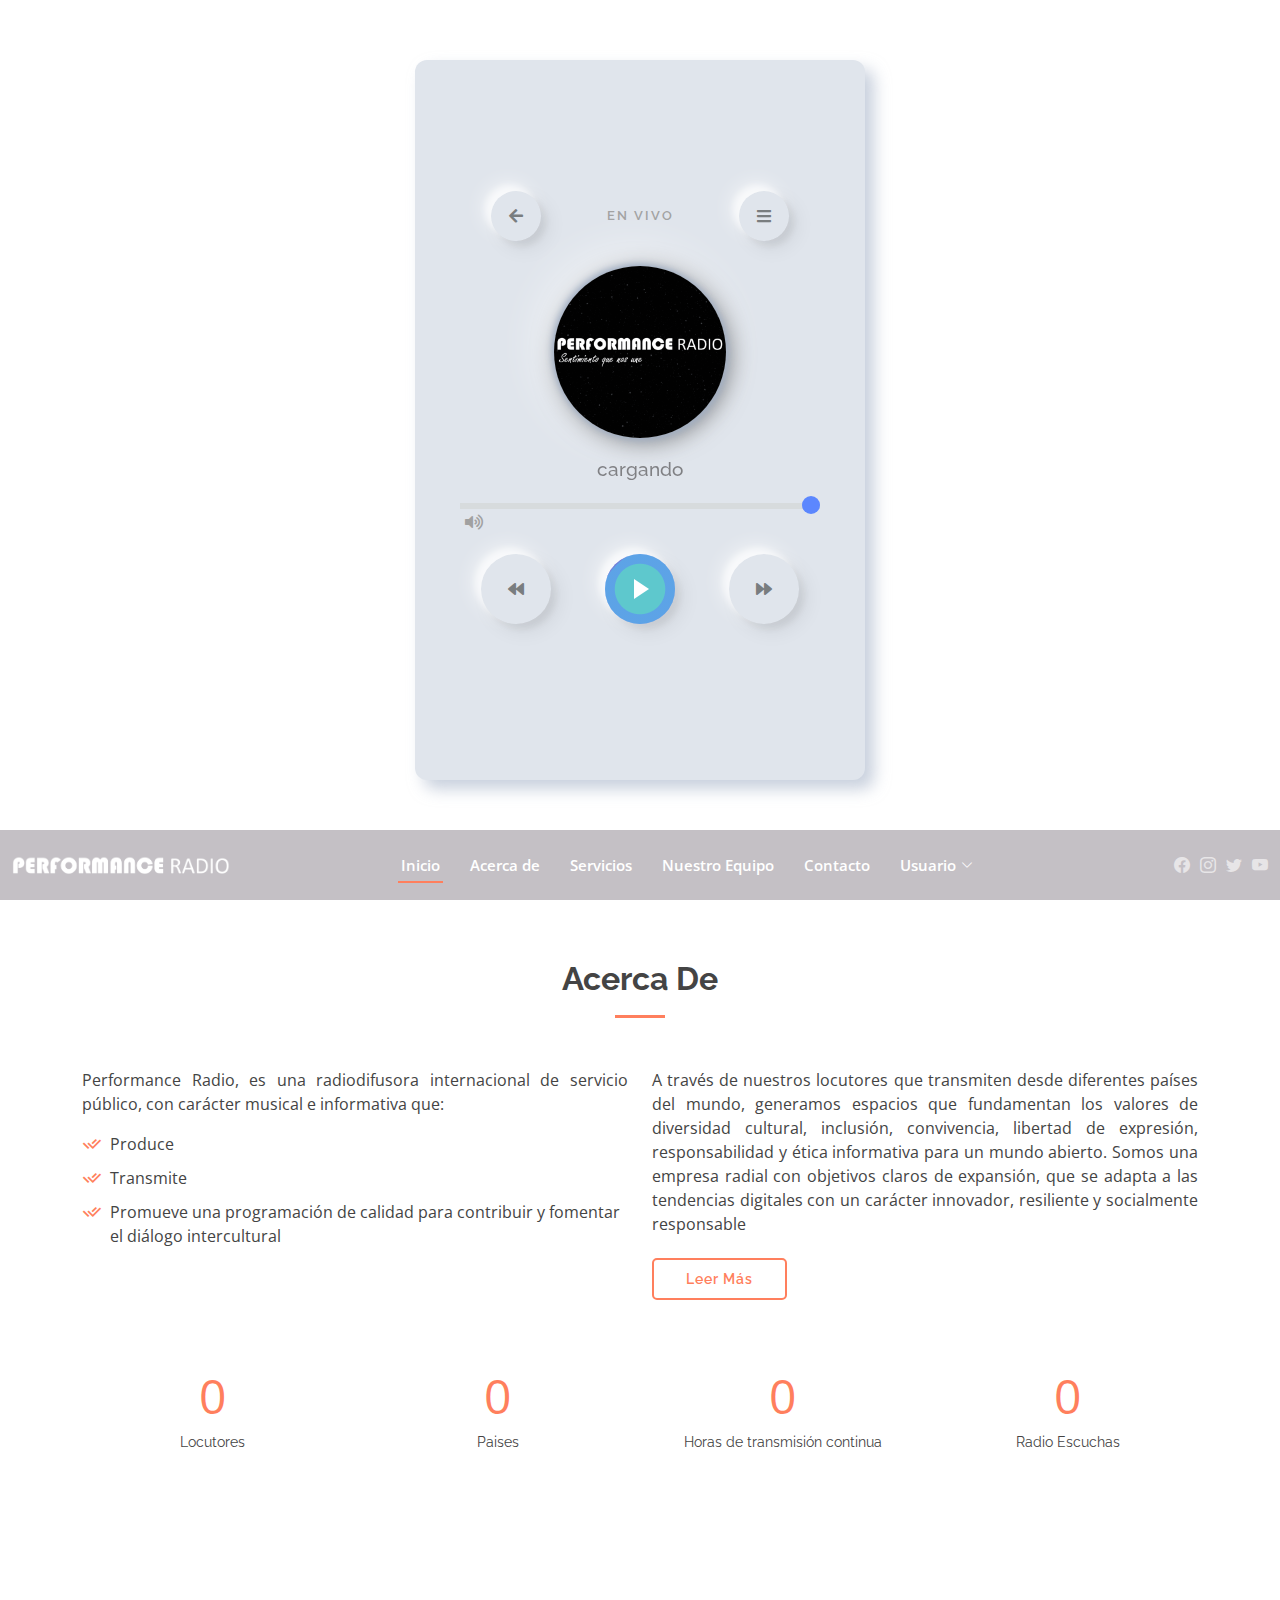
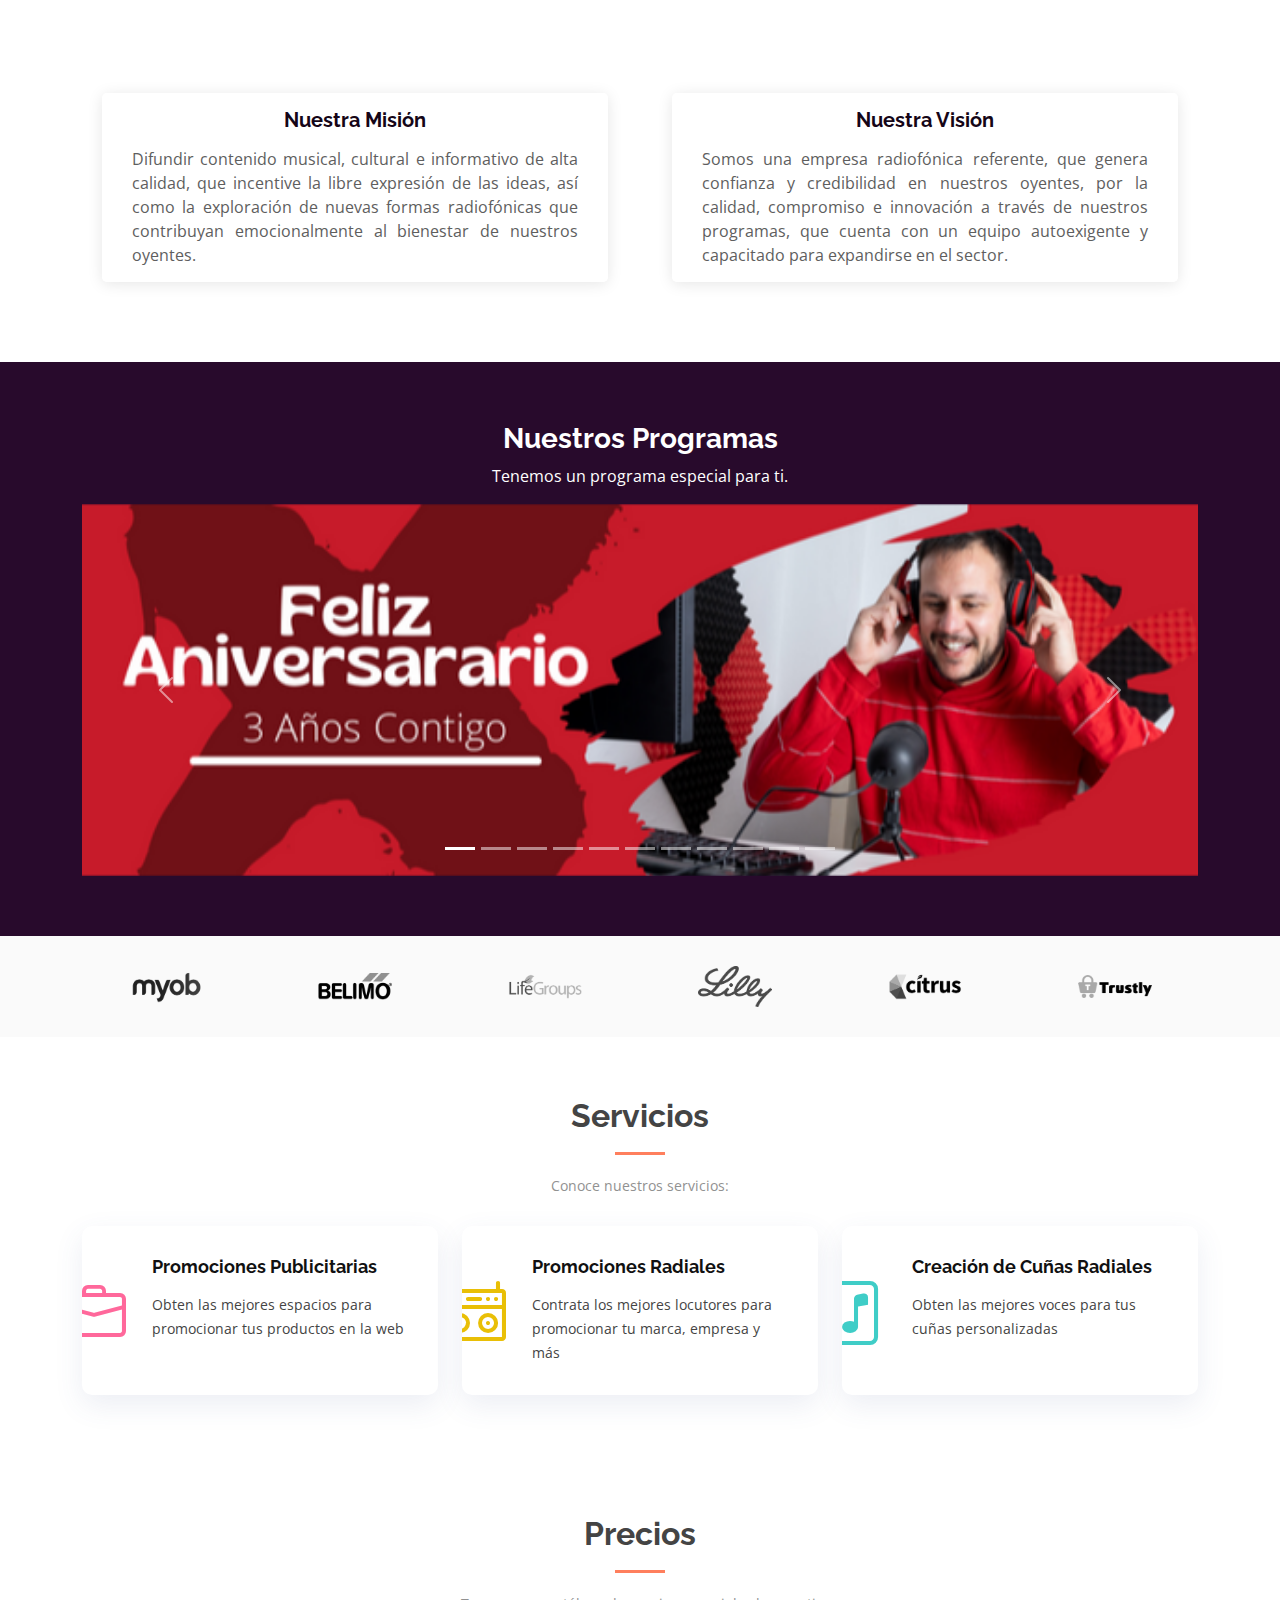
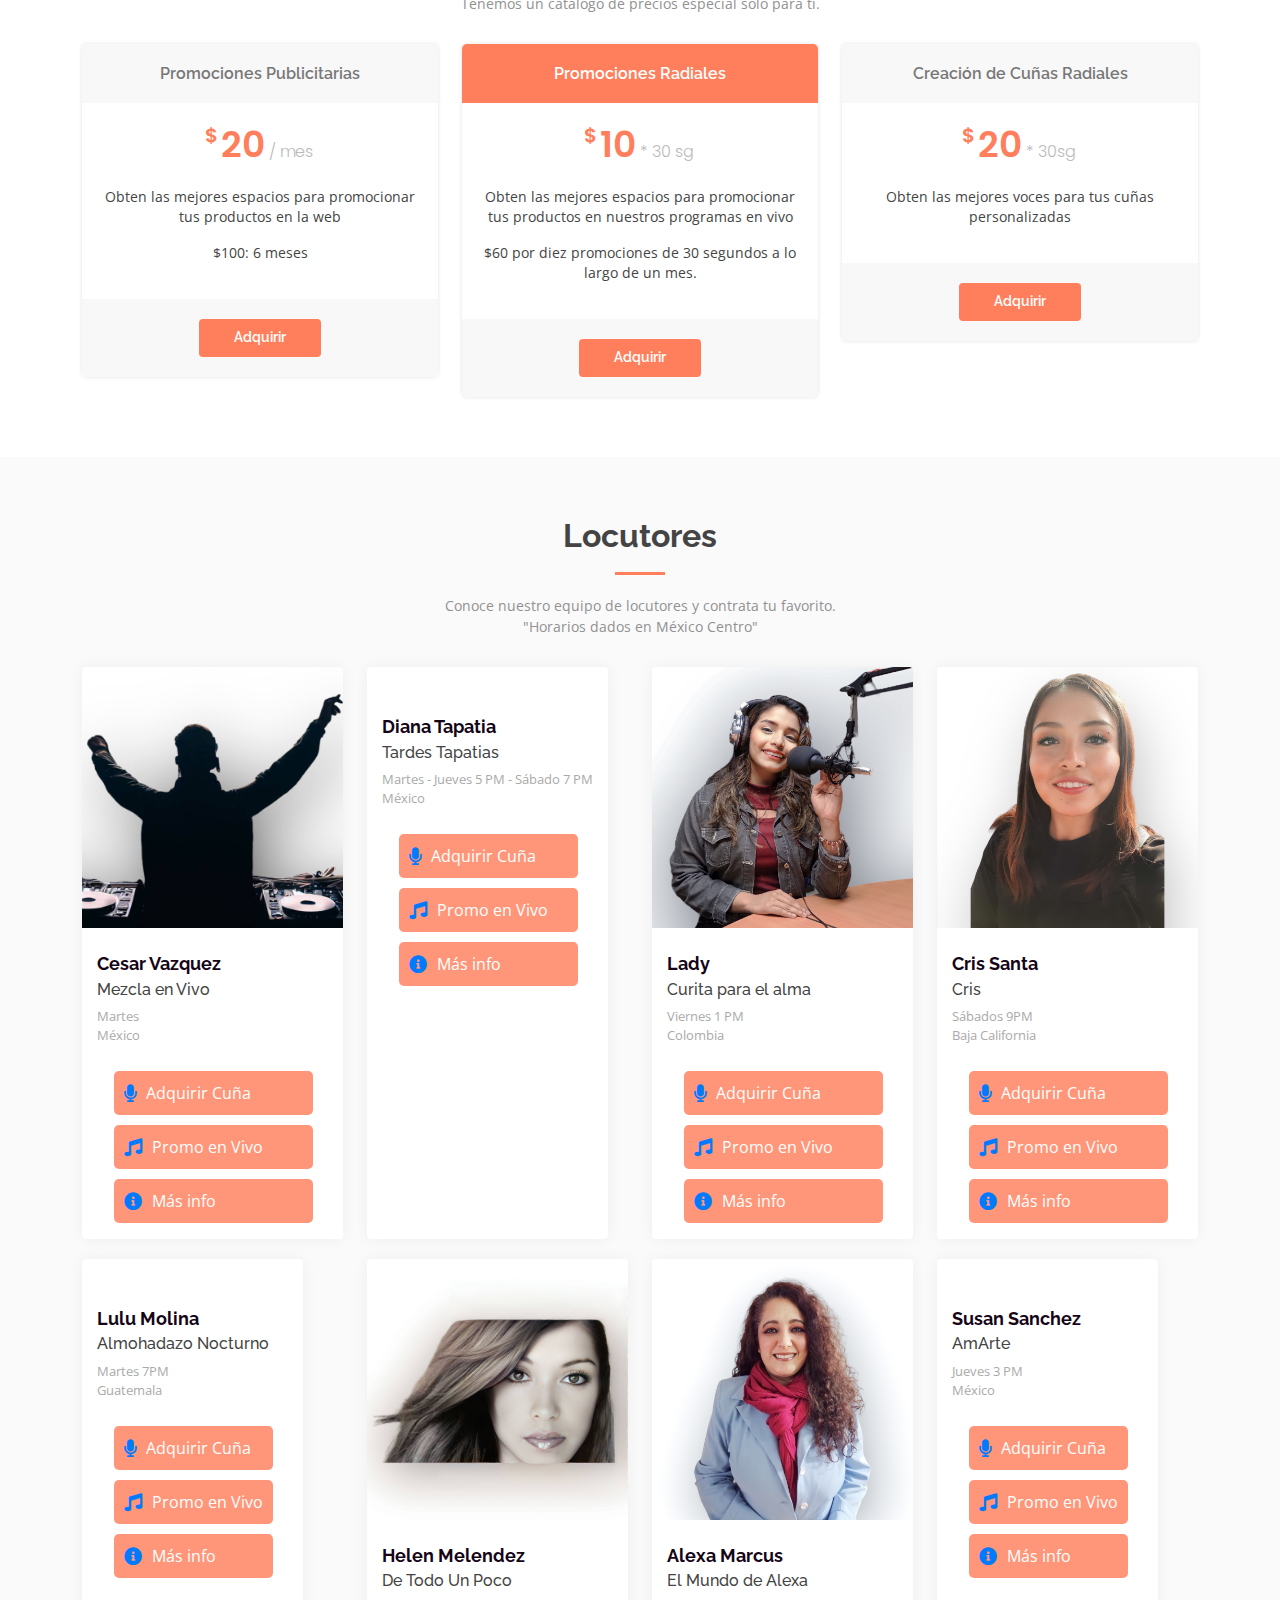
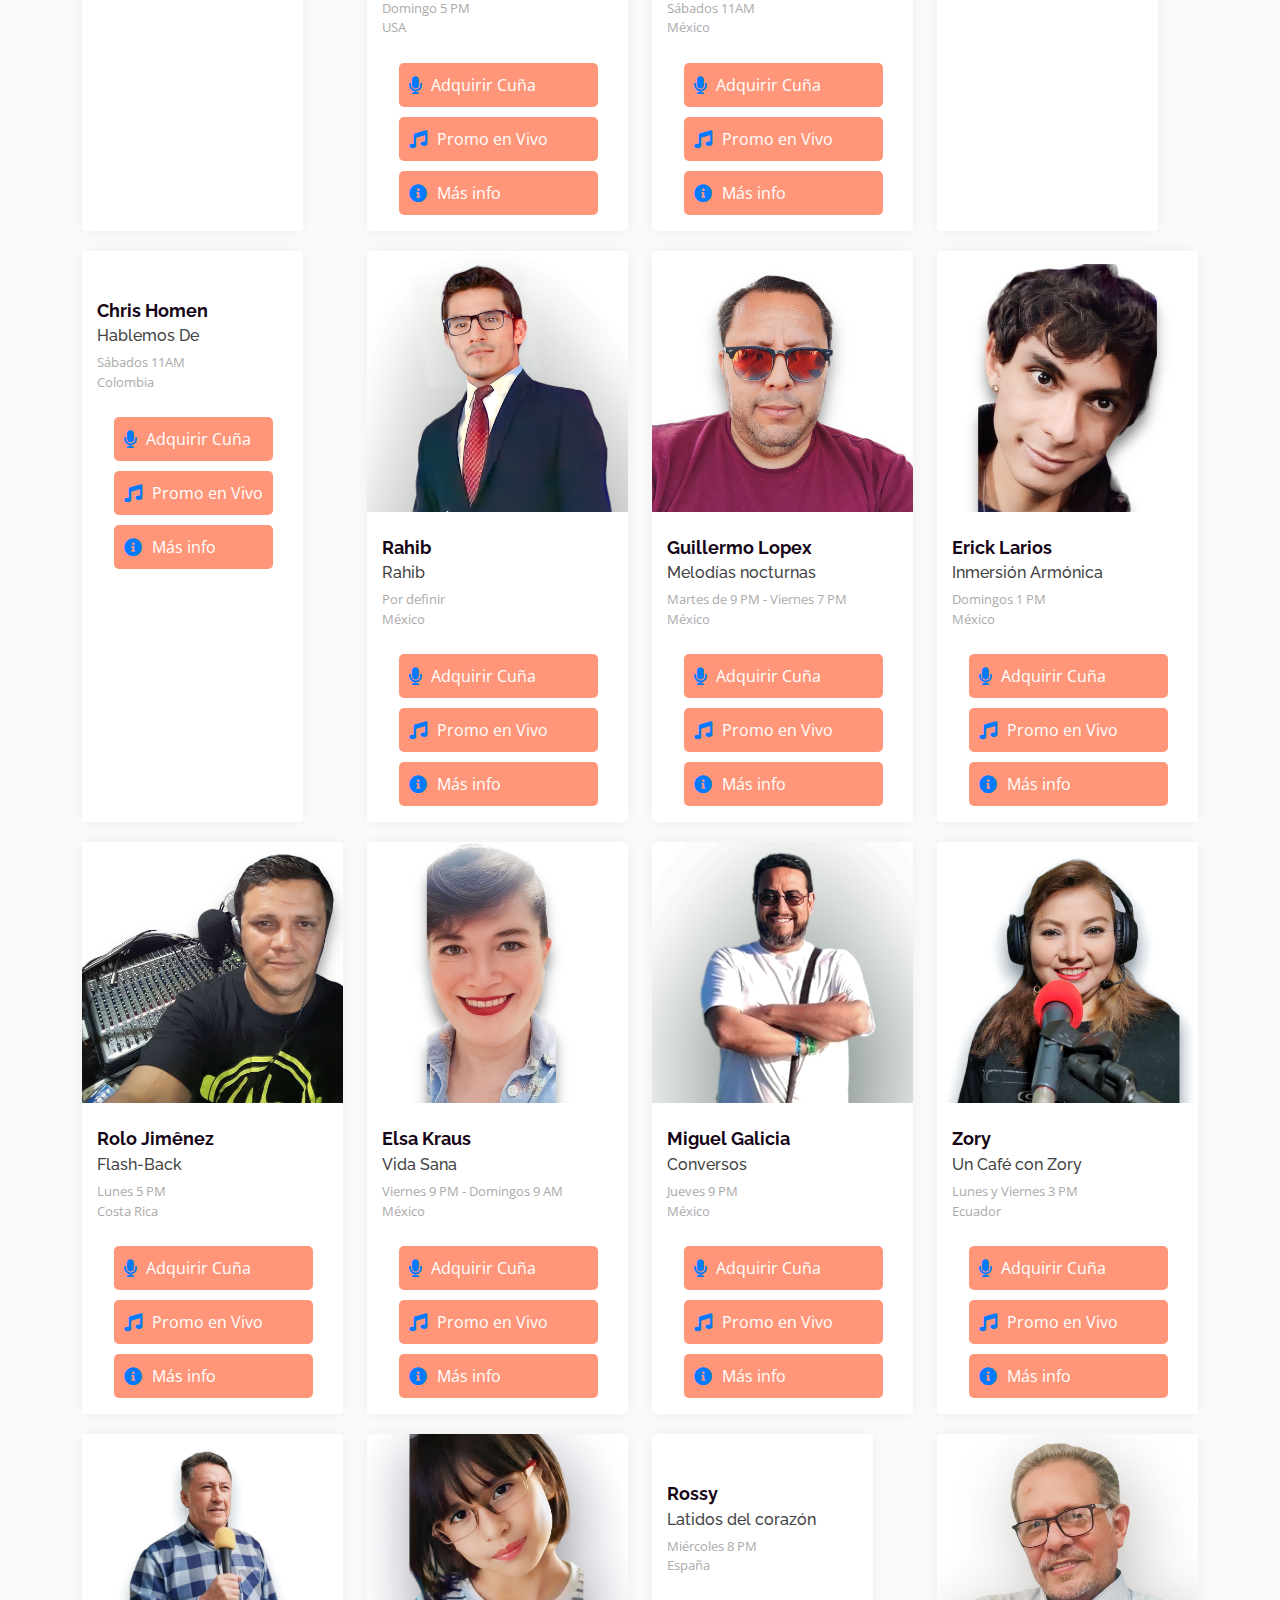
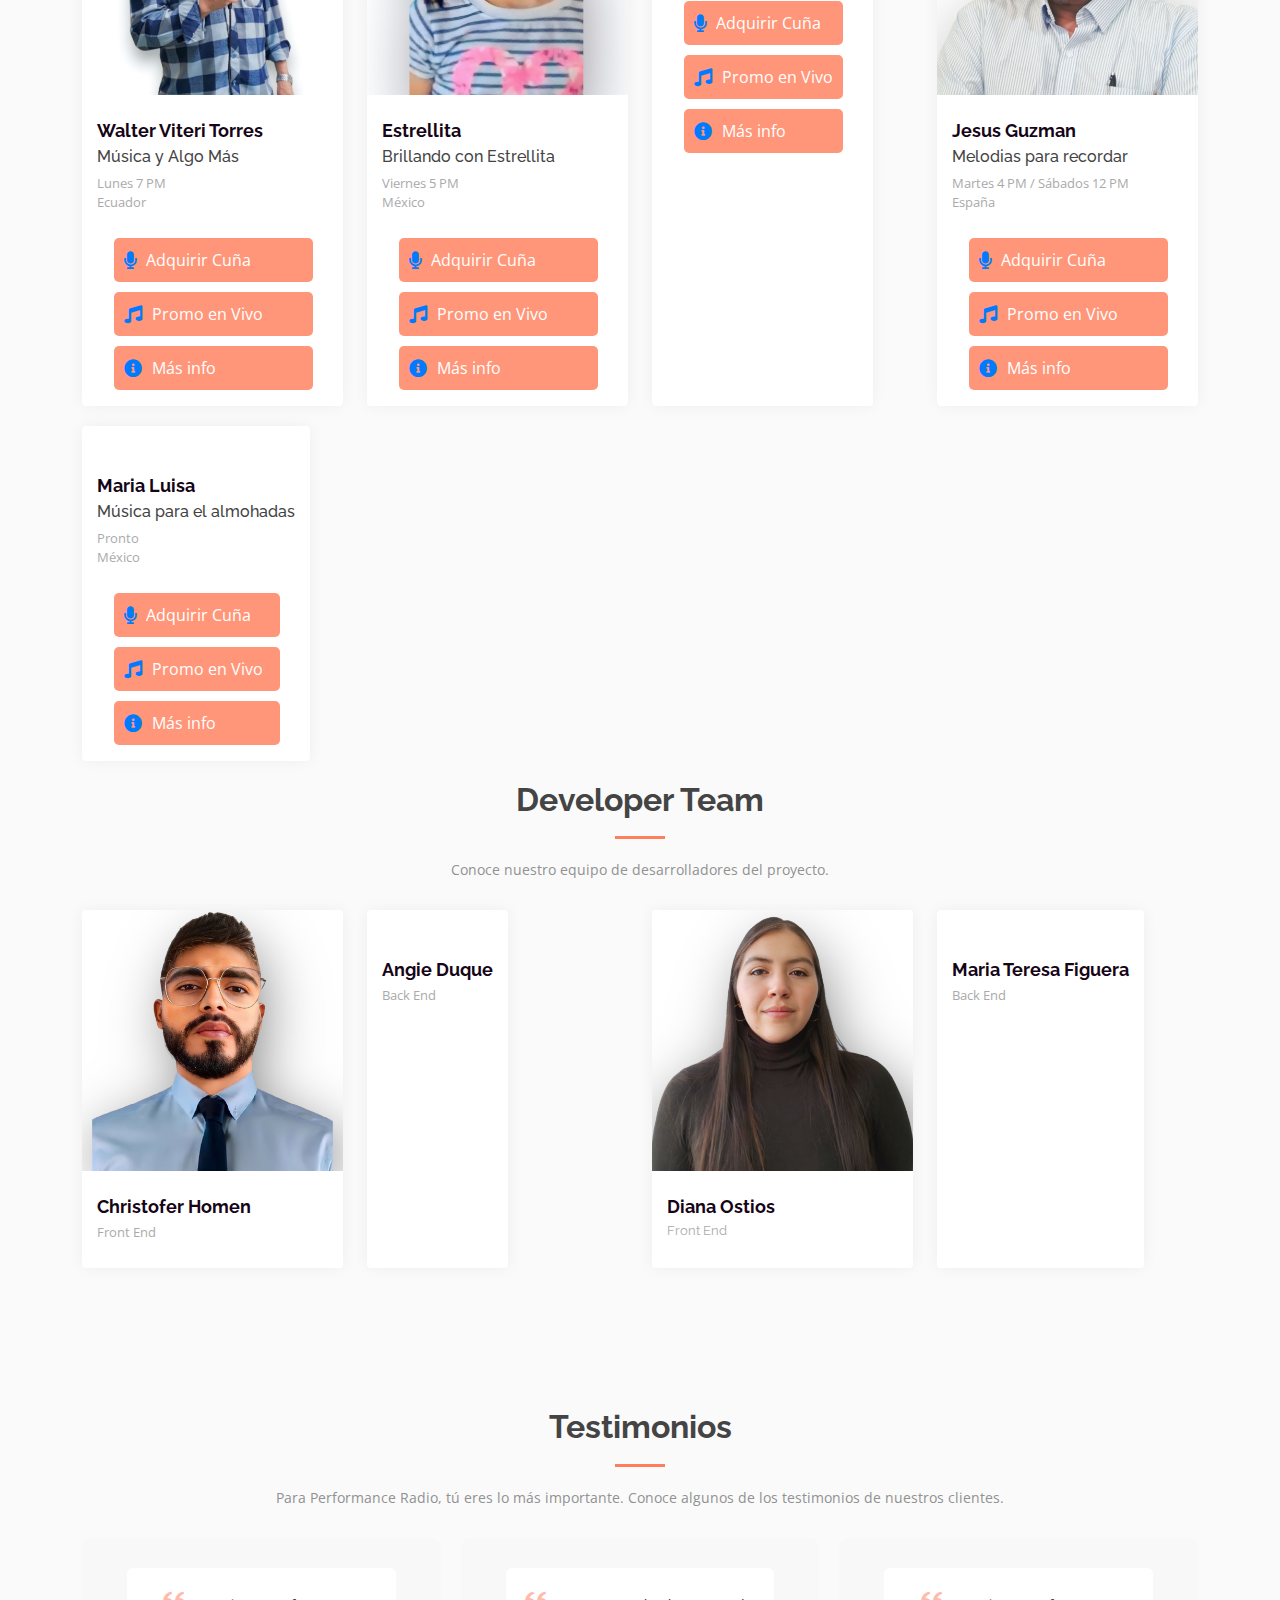
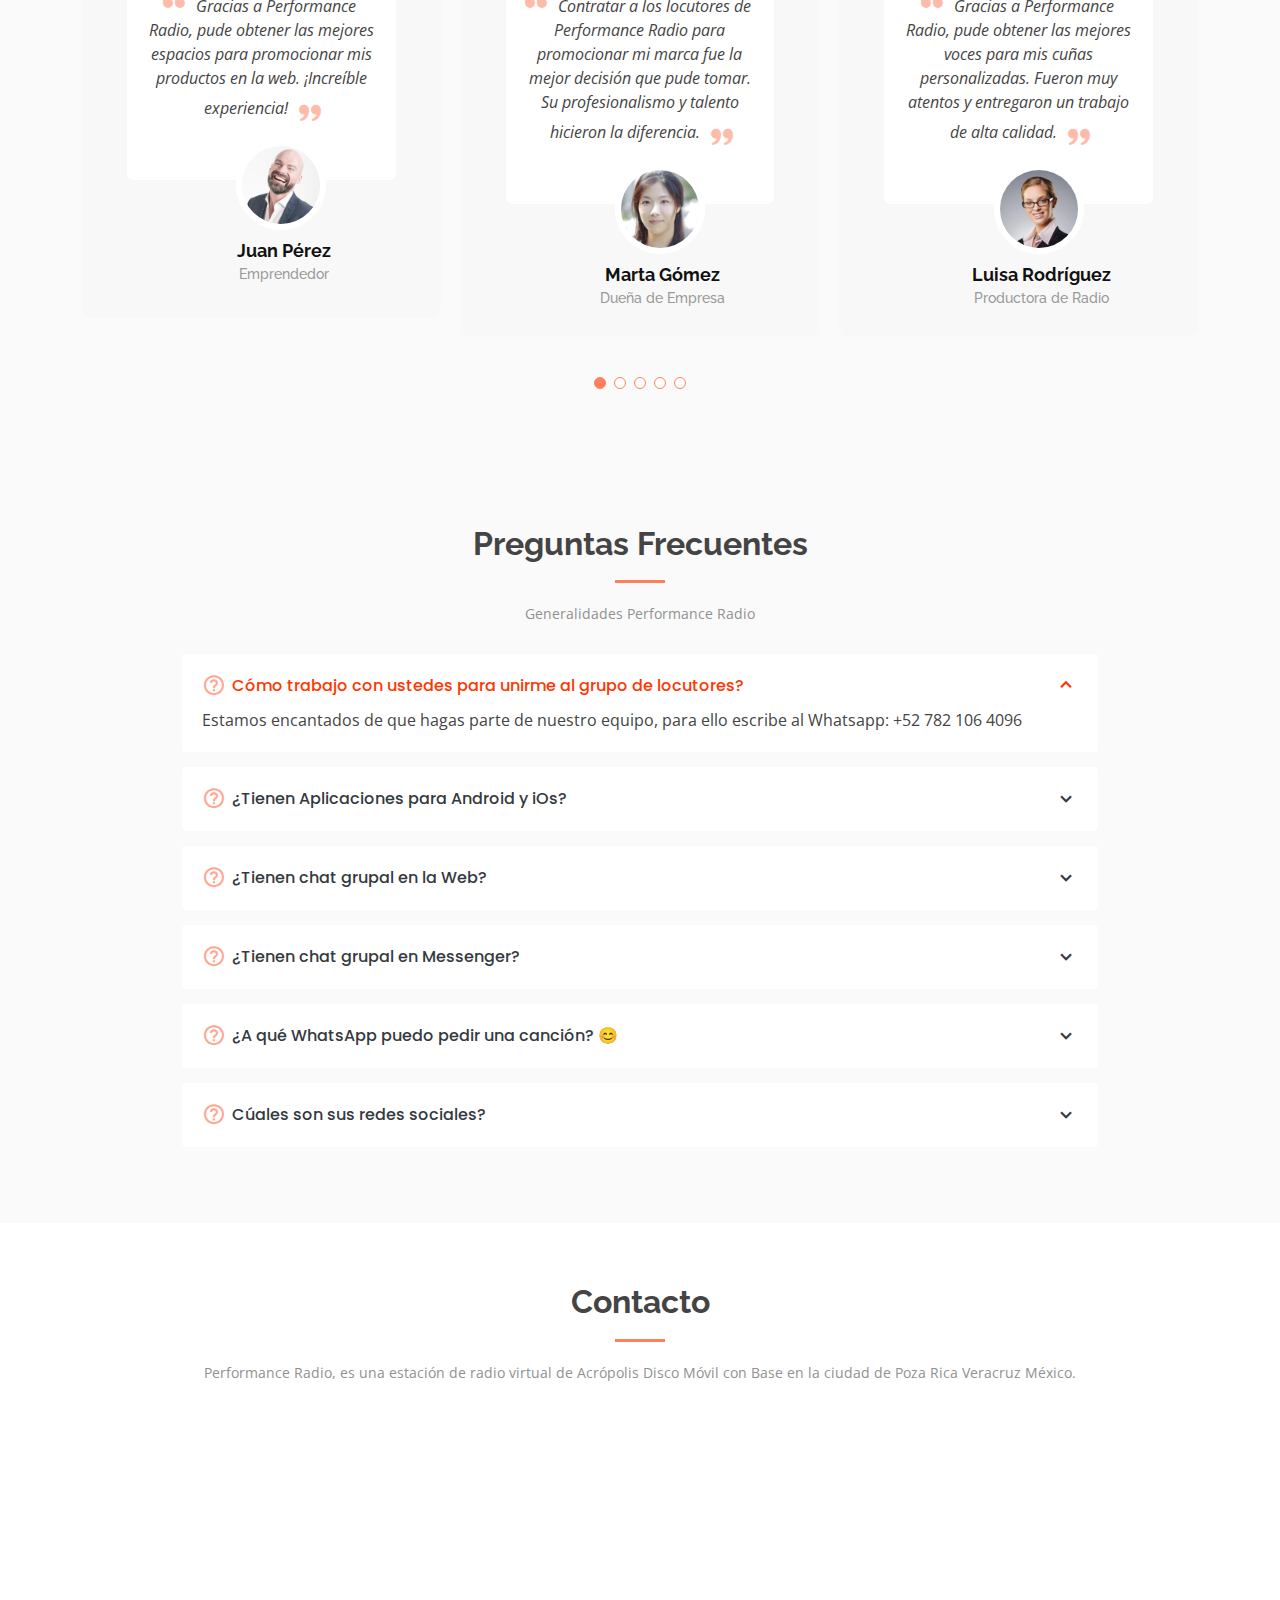
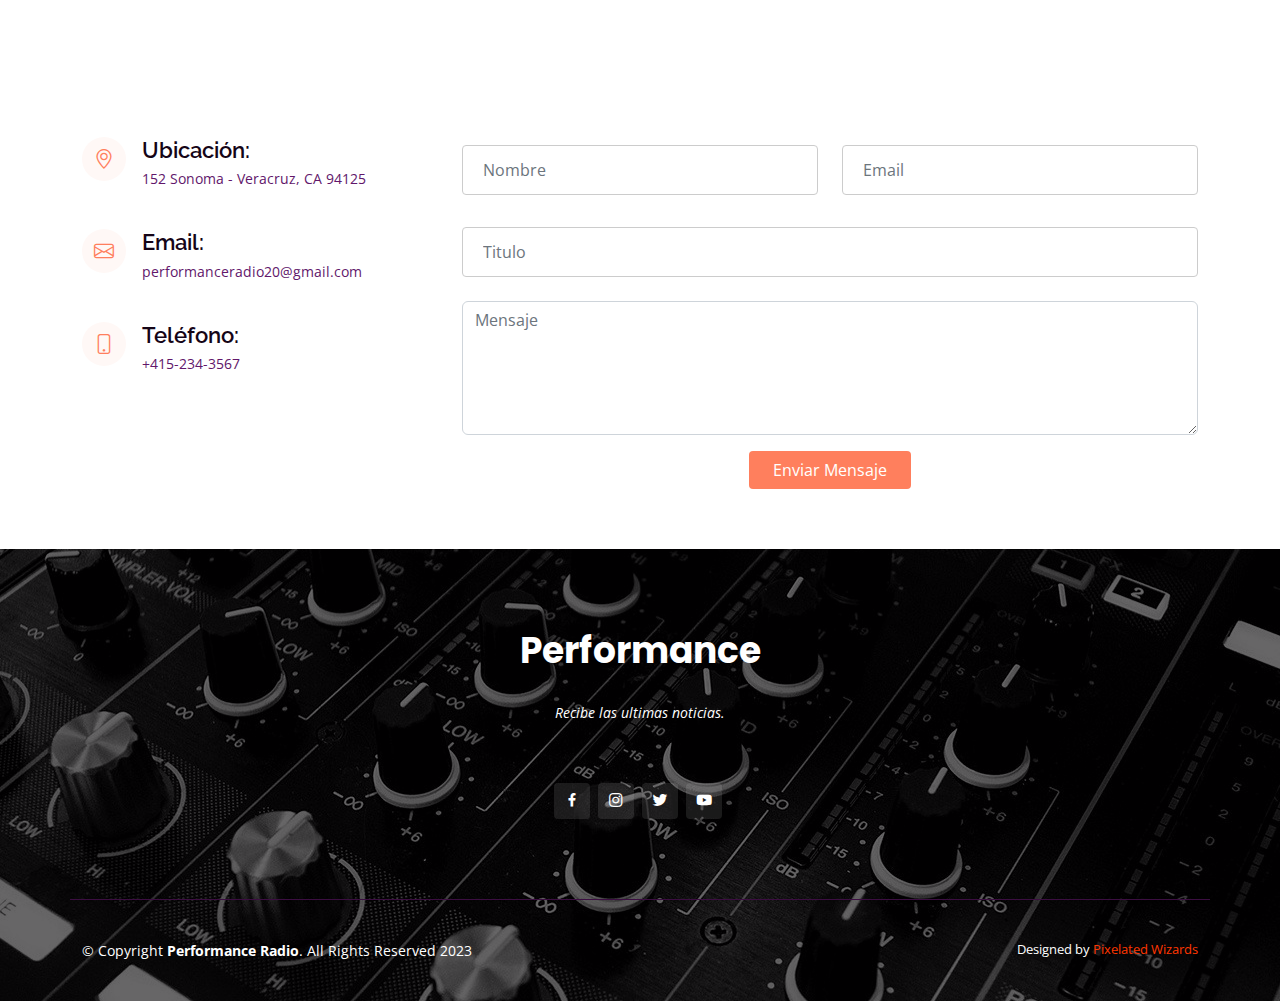
==== commit 8badf29a: "mod index" ====
--- a/index.html
+++ b/index.html
@@ -7,11 +7,20 @@
   <meta charset="utf-8">
   <meta content="width=device-width, initial-scale=1.0" name="viewport">
 
-  <title>Performance Radio</title>
-  <meta content="Performance Radio" name="description">
-  <meta content="Performance Radio" name="keywords">
+  <title>Performance Radio - Emisora de música en vivo</title>
+  <meta content="Emisora de música en vivo" name="description">
+  <meta content="Performance Radio, sentimiento que nos une, música en vivo, emisora de música" name="keywords">
   <meta property="og:image" content="assets/img/logo/redes.png">
 
+
+   <!-- Etiquetas meta para mostrar la imagen en la barra de notificaciones -->
+   <meta name="theme-color" content="#ffffff">
+   <meta name="msapplication-navbutton-color" content="#ffffff">
+   <meta name="apple-mobile-web-app-status-bar-style" content="#ffffff">
+   <meta name="apple-mobile-web-app-capable" content="yes">
+   <meta name="apple-mobile-web-app-title" content="Performance Radio">
+   <!-- <link rel="apple-touch-icon" href="assets/img/apple-touch-icon.png"> -->
+   
   <!-- Favicons -->
   <link href="assets/img/favicon.png" rel="icon">
   <link href="assets/img/apple-touch-icon.png" rel="apple-touch-icon">
@@ -38,19 +47,19 @@
   <script>
     // Función para forzar la recarga del CSS
     function reloadCSS() {
-      var cssLink = document.getElementById('css-link');
+      let cssLink = document.getElementById('css-link');
       cssLink.href = "assets/css/style.css?version=" + new Date().getTime();
     }
     
     // Función para forzar la recarga de los archivos JavaScript
     function reloadJS() {
-      var scripts = [
+      let scripts = [
         "assets/js/playbtn.js",
         "assets/js/playimagen2.js"
       ];
       
       scripts.forEach(function(src) {
-        var scriptElement = document.createElement('script');
+        let scriptElement = document.createElement('script');
         scriptElement.src = src + "?version=" + new Date().getTime();
         document.head.appendChild(scriptElement);
       });
@@ -271,7 +280,7 @@
         <div class="row counters">
 
           <div class="col-lg-3 col-6 text-center">
-            <span data-purecounter-start="0" data-purecounter-end="20" data-purecounter-duration="1" class="purecounter"></span>
+            <span data-purecounter-start="0" data-purecounter-end="30" data-purecounter-duration="1" class="purecounter"></span>
             <p>Locutores</p>
           </div>
 
@@ -583,87 +592,9 @@
           </div>
         </section>
         <!-- End Pricing Section -->
-    
-    <!-- ======= Testimonials Section ======= -->
-
-    <!-- End Testimonials Section -->
 
         <!-- prubea  -->
 
-<!-- ======= Services Section ======= -->
-<section id="services" class="services">
-  <div class="container">
-
-    <div class="section-title">
-      <h2>Servicios</h2>
-      <p>Conoce nuestros servicios:</p>
-    </div>
-
-    <div class="row">
-      <div class="col-lg-4 col-md-6">
-        <div class="icon-box">
-          <div class="icon"><i class="bi bi-briefcase" style="color: #ff689b;"></i></div>
-          <h4 class="title"><a href="">Promociones Publicitarias</a></h4>
-          <p class="description">Obten las mejores espacios para promocionar tus productos en la web</p>
-          <div class="box">
-            <div class="box-inner">
-              <!-- <h3>Promociones Publicitarias</h3> -->
-              <h4><sup>$</sup>20<span> / mes</span></h4>
-              <ul>
-                <li>Obten las mejores espacios para promocionar tus productos en la web</li>
-                <li>$100: 6 meses</li>
-              </ul>
-              <div class="btn-wrap">
-                <a href="https://buy.stripe.com/test_14k8yqfnUgvf8rmcMO" target="_blank" class="btn-buy">Adquirir</a>
-              </div>
-            </div>
-          </div>
-        </div>
-      </div>
-      <div class="col-lg-4 col-md-6 mt-4 mt-md-0">
-        <div class="icon-box">
-          <div class="icon"><i class="bi bi-boombox" style="color: #e9bf06;"></i></div>
-          <h4 class="title"><a href="">Promociones Radiales</a></h4>
-          <p class="description">Contrata los mejores locutores para promocionar tu marca, empresa y más</p>
-          <div class="box">
-            <div class="box-inner">
-              <!-- <h3>Promociones Radiales</h3> -->
-              <h4><sup>$</sup>10<span> * 30 sg</span></h4>
-              <ul>
-                <li>Obten las mejores espacios para promocionar tus productos en nuestros programas en vivo</li>
-                <li>$60 por diez promociones de 30 segundos a lo largo de un mes.</li>
-              </ul>
-              <div class="btn-wrap">
-                <a href="https://buy.stripe.com/test_5kA4ia0t0en77nidQT" target="_blank" class="btn-buy">Adquirir</a>
-              </div>
-            </div>
-          </div>
-        </div>
-      </div>
-      <div class="col-lg-4 col-md-6 mt-4 mt-lg-0">
-        <div class="icon-box">
-          <div class="icon"><i class="bi bi-file-music" style="color: #3fcdc7;"></i></div>
-          <h4 class="title"><a href="">Creación de Cuñas Radiales</a></h4>
-          <p class="description">Obten las mejores voces para tus cuñas personalizadas</p>
-          <div class="box">
-            <div class="box-inner">
-              <!-- <h3>Creación de Cuñas Radiales</h3> -->
-              <h4><sup>$</sup>20<span> * 30sg </span></h4>
-              <ul>
-                <li>Obten las mejores voces para tus cuñas personalizadas</li>
-              </ul>
-              <div class="btn-wrap">
-                <a href="https://buy.stripe.com/test_9AQ2a2dfM4MxePK005" target="_blank" class="btn-buy">Adquirir</a>
-              </div>
-            </div>
-          </div>
-        </div>
-      </div>
-    </div>
-
-  </div>
-</section>
-<!-- End Services Section -->
 
 
         <!-- prueba -->
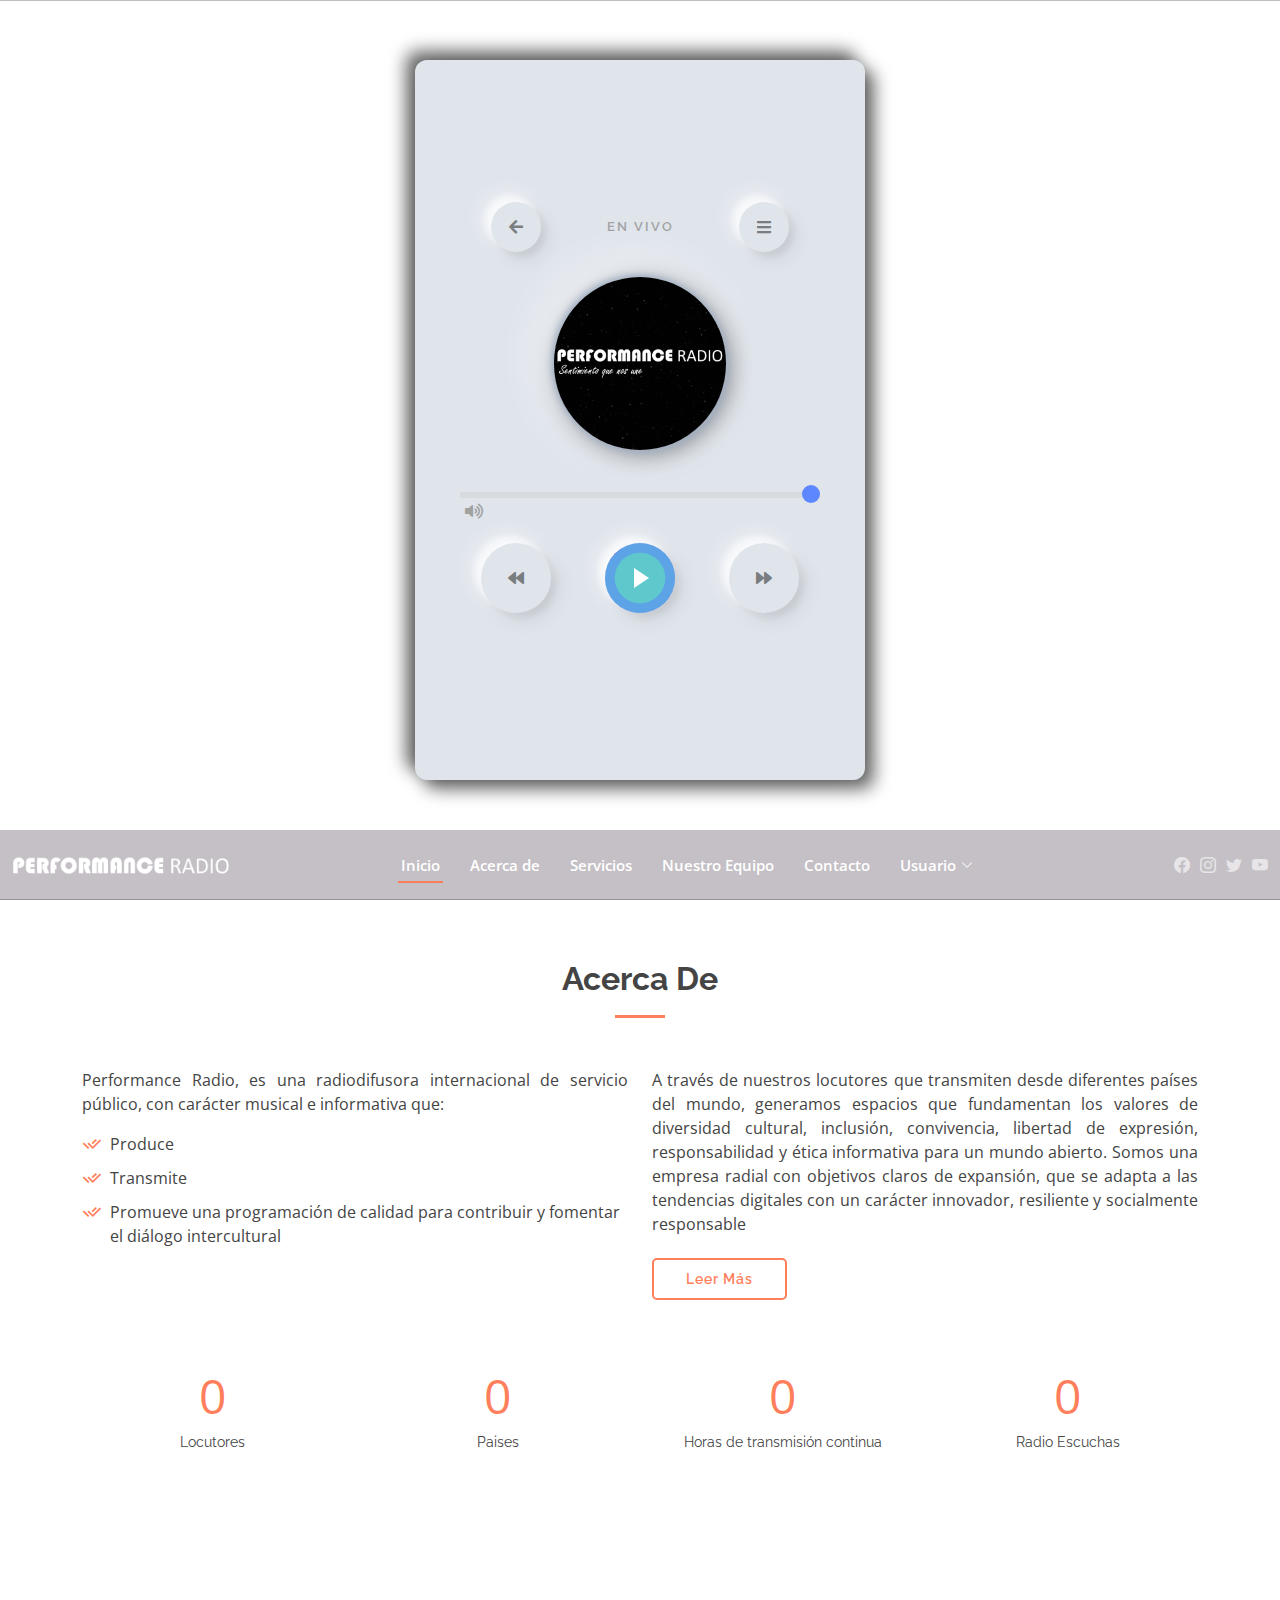
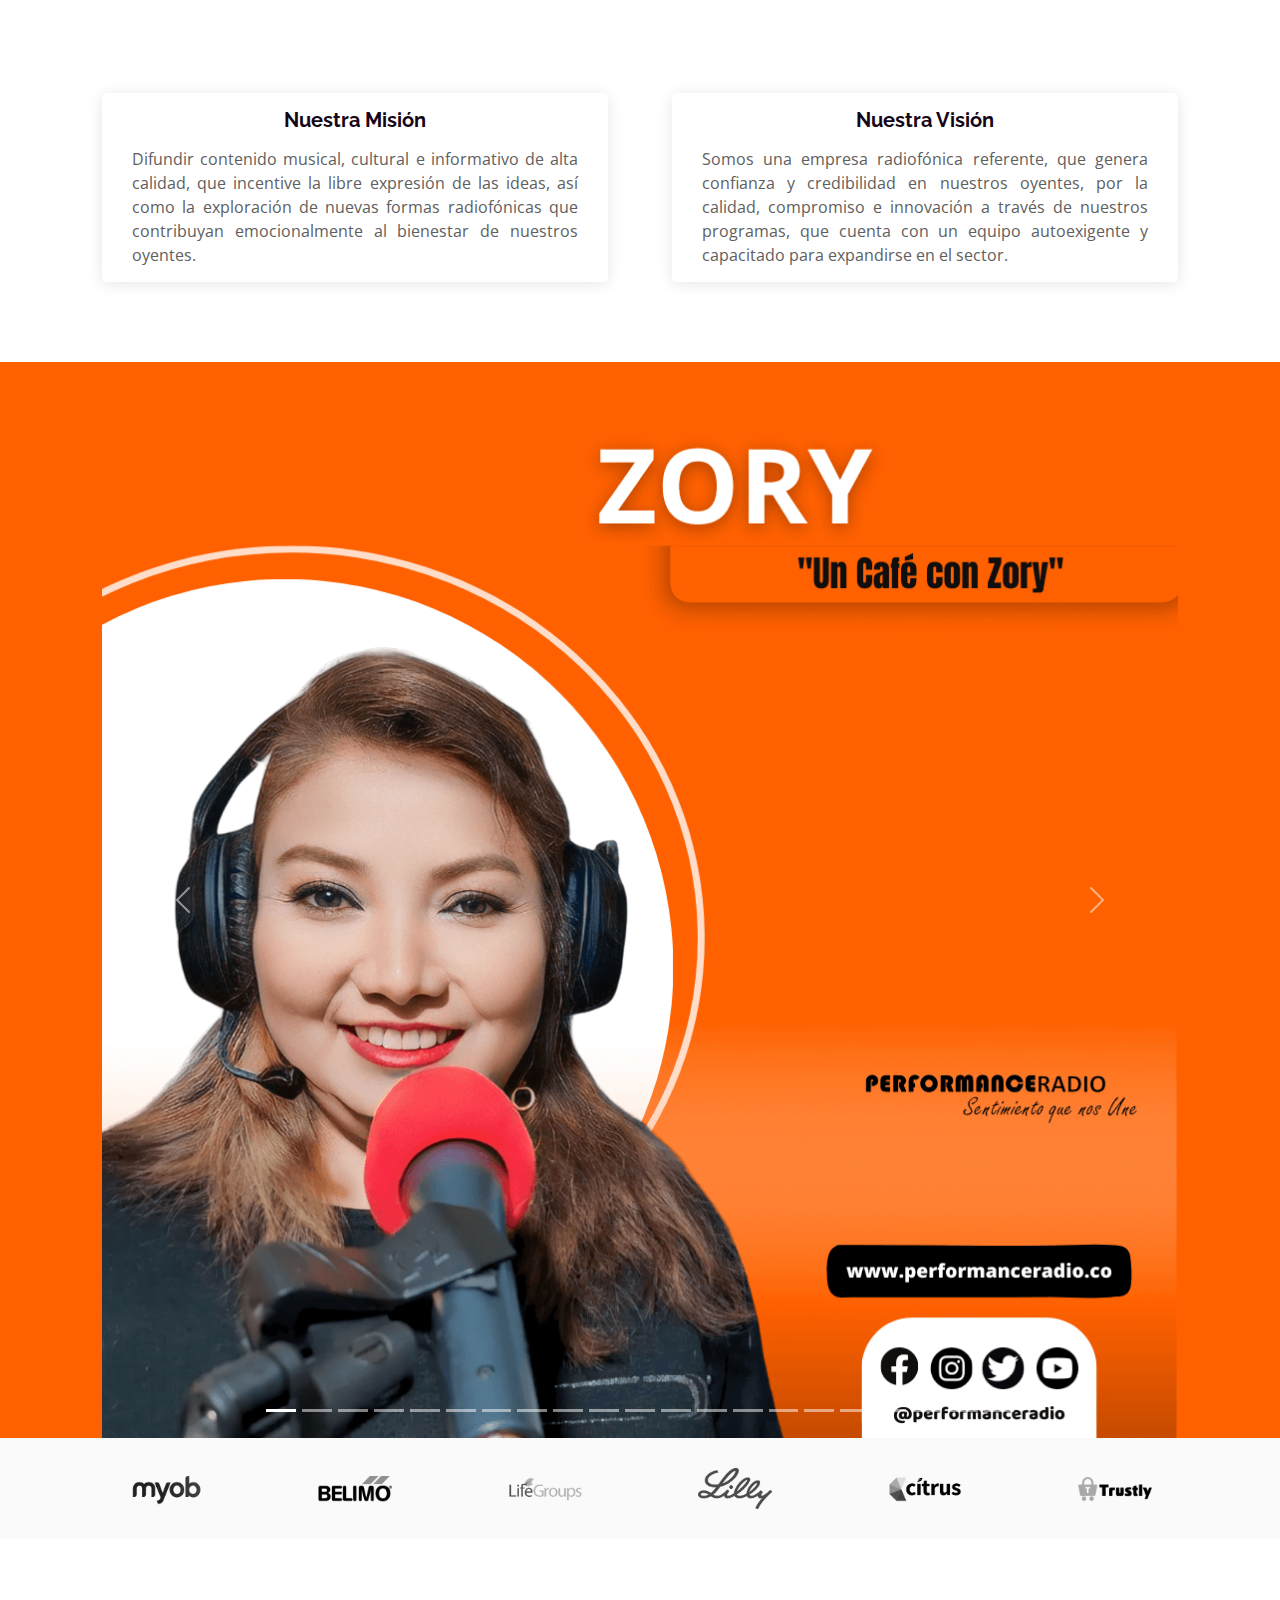
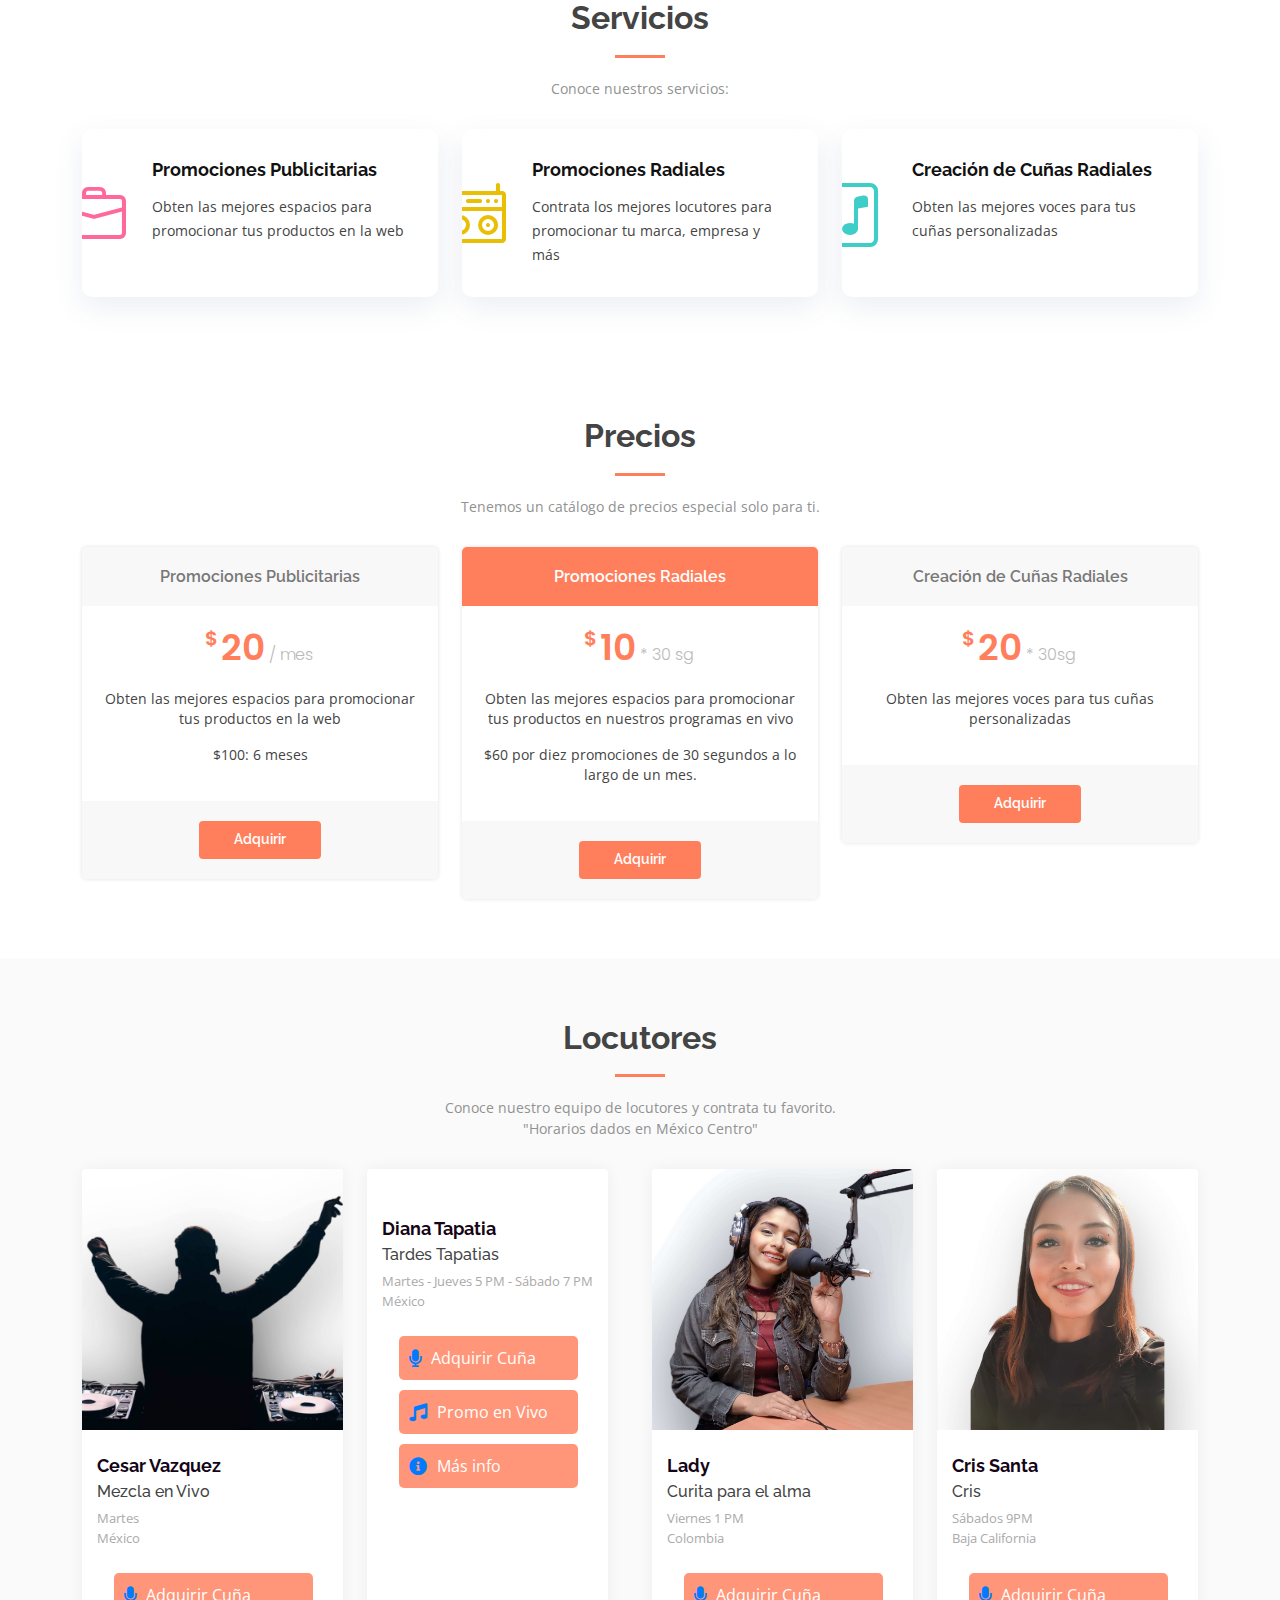
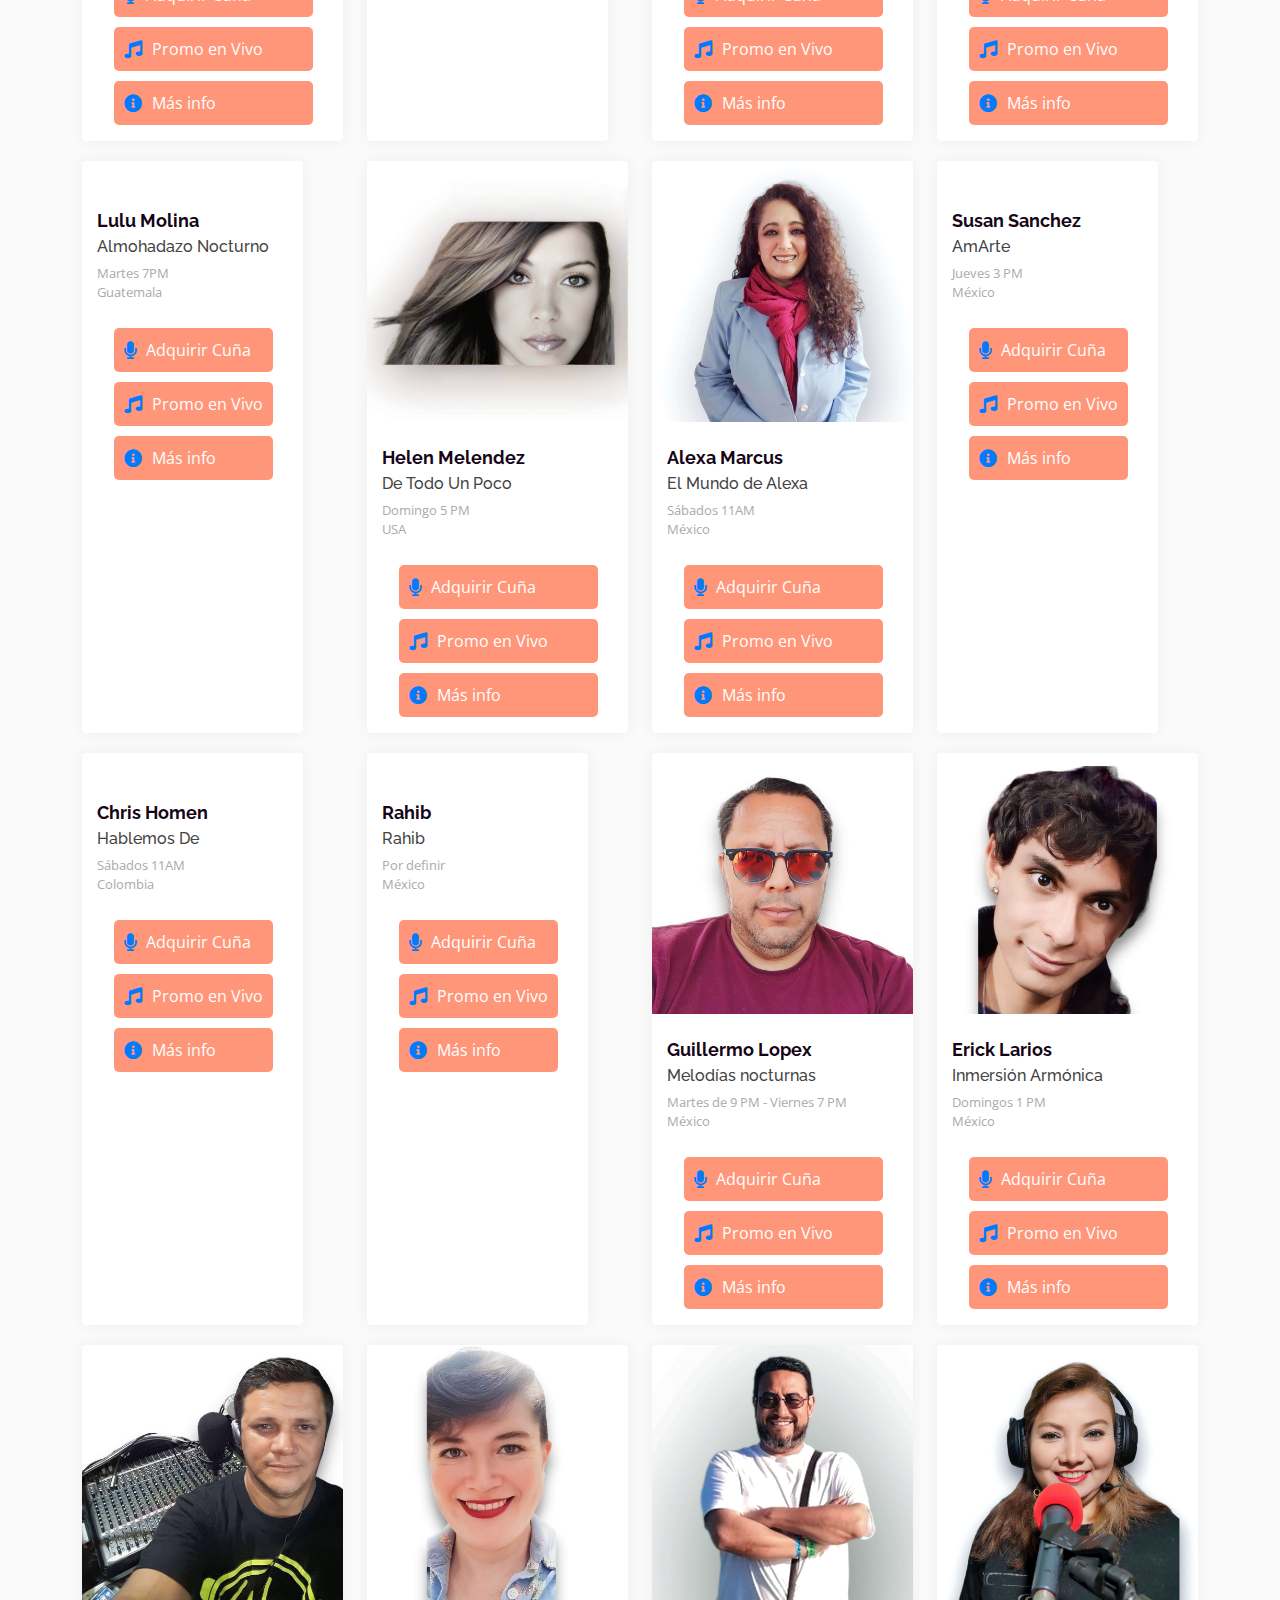
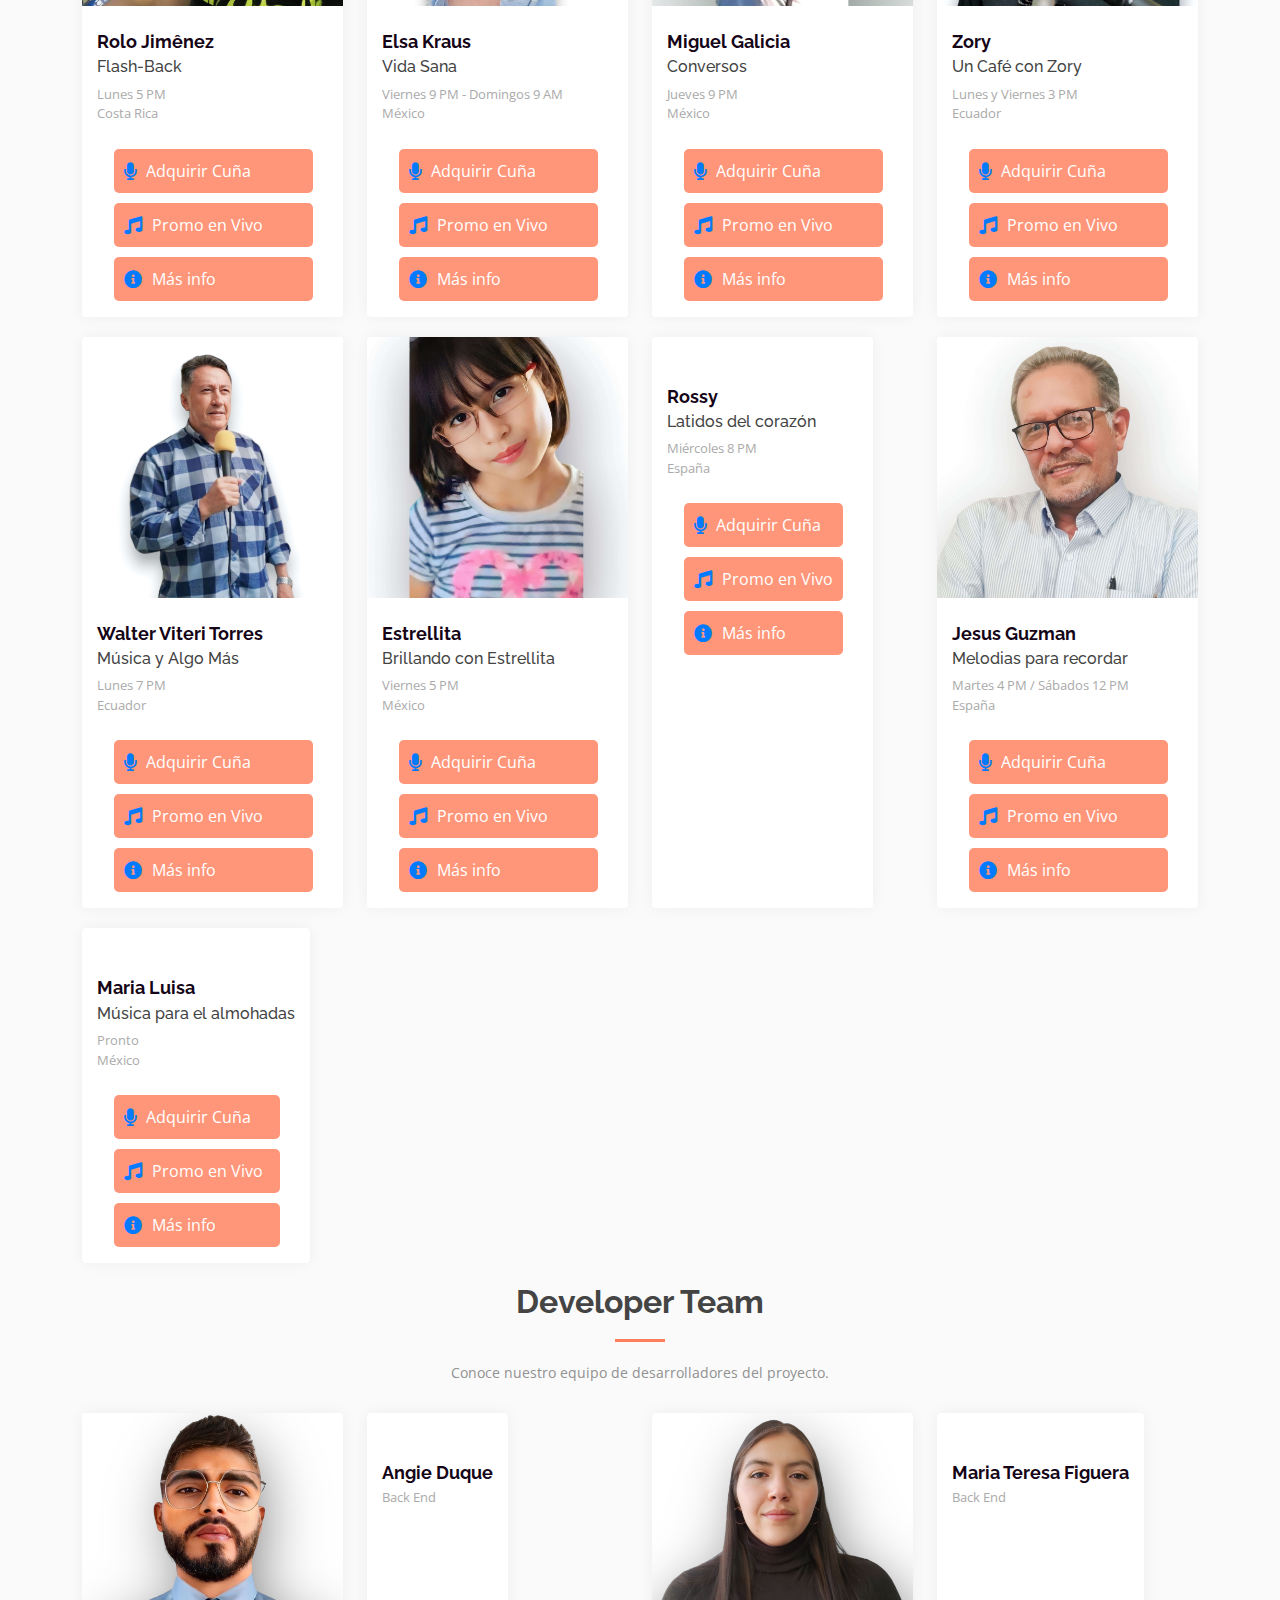
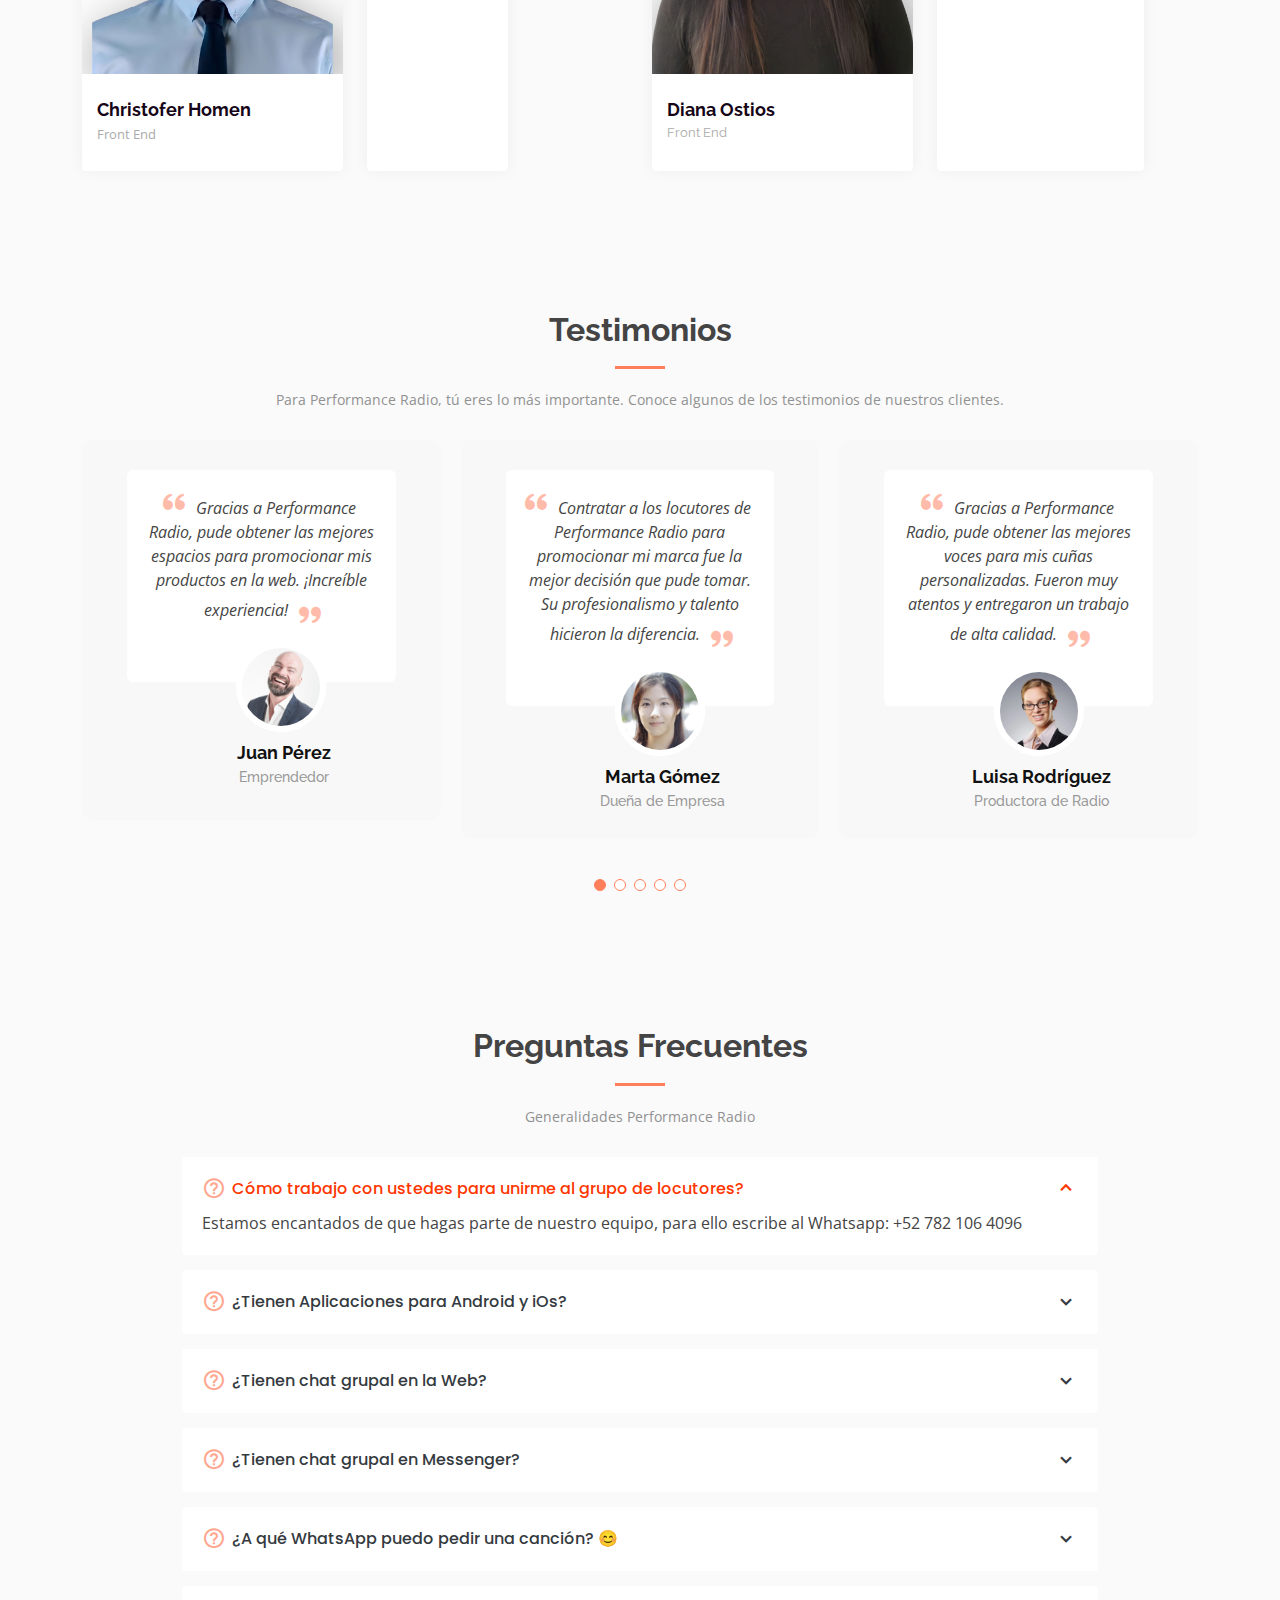
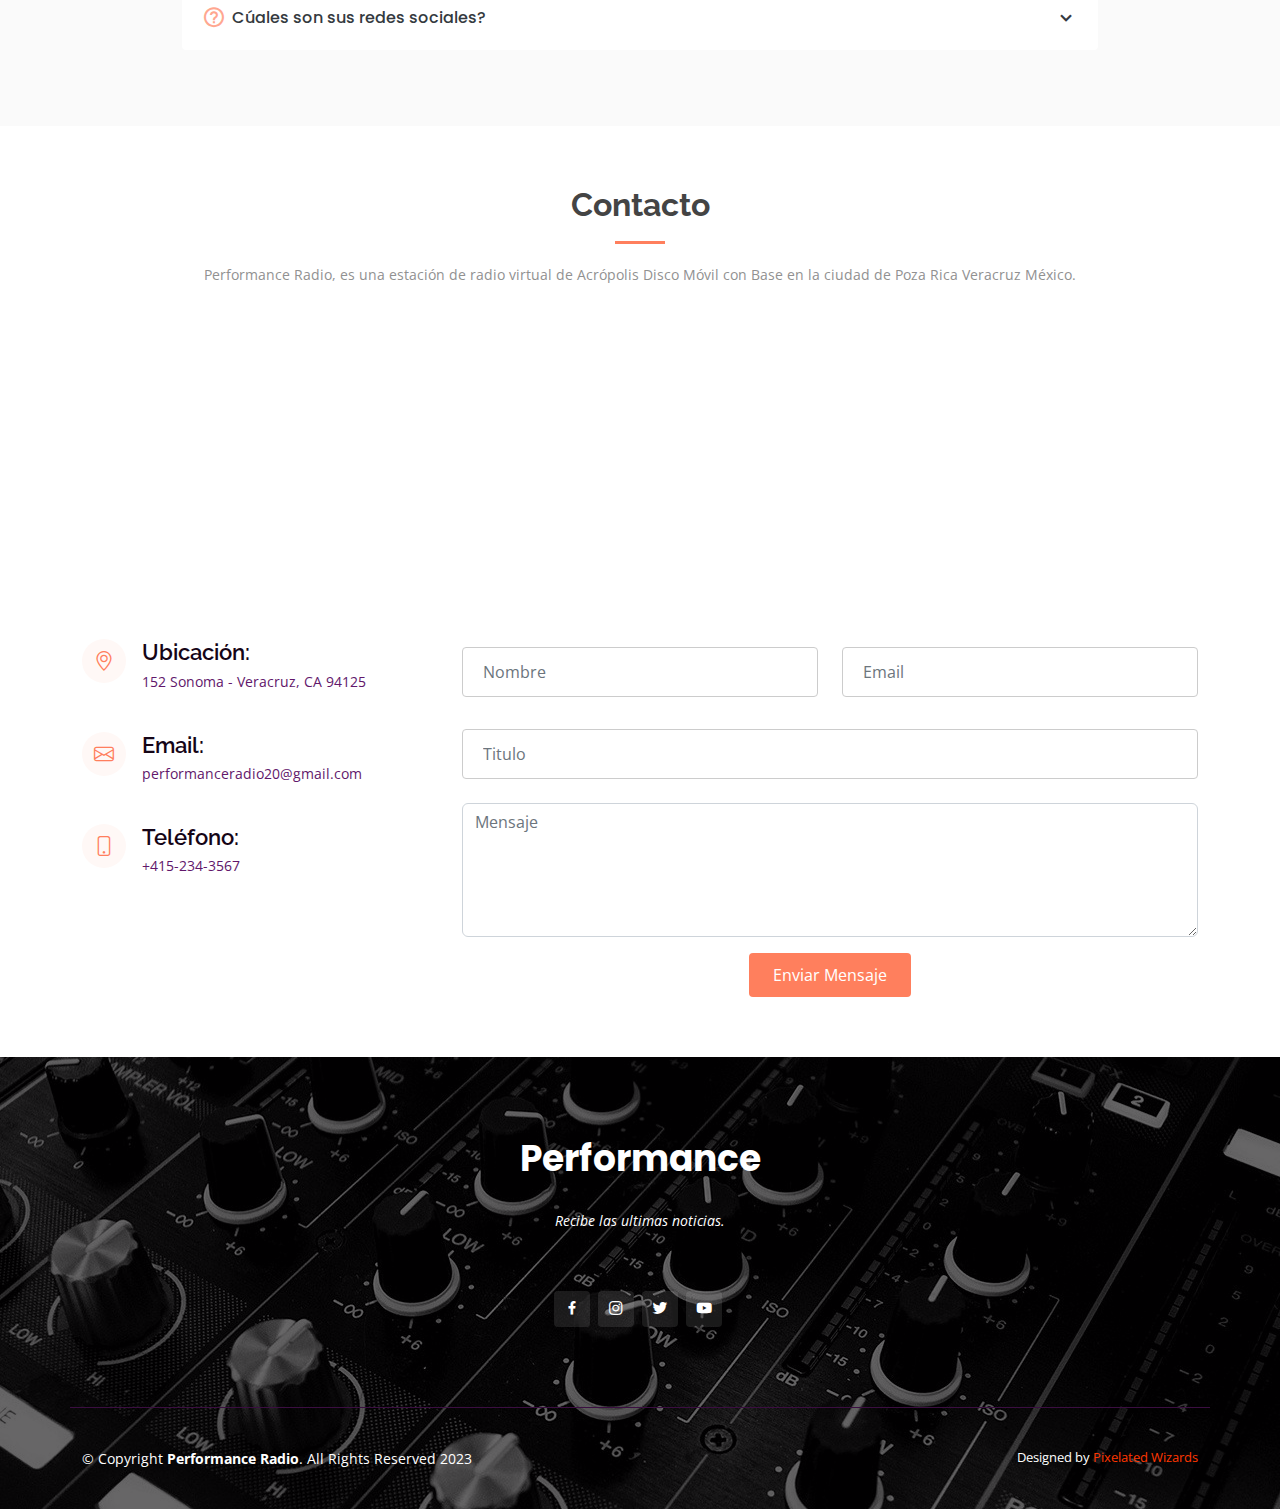
==== commit 98c36cad: "modificacion de rendimiento" ====
--- a/index.html
+++ b/index.html
@@ -14,13 +14,13 @@
 
 
    <!-- Etiquetas meta para mostrar la imagen en la barra de notificaciones -->
-   <meta name="theme-color" content="#ffffff">
+   <!-- <meta name="theme-color" content="#ffffff">
    <meta name="msapplication-navbutton-color" content="#ffffff">
    <meta name="apple-mobile-web-app-status-bar-style" content="#ffffff">
    <meta name="apple-mobile-web-app-capable" content="yes">
    <meta name="apple-mobile-web-app-title" content="Performance Radio">
-   <!-- <link rel="apple-touch-icon" href="assets/img/apple-touch-icon.png"> -->
-   
+   <link rel="apple-touch-icon" href="assets/img/apple-touch-icon.png">
+    -->
   <!-- Favicons -->
   <link href="assets/img/favicon.png" rel="icon">
   <link href="assets/img/apple-touch-icon.png" rel="apple-touch-icon">
@@ -29,21 +29,26 @@
   <link href="https://fonts.googleapis.com/css?family=Open+Sans:300,300i,400,400i,600,600i,700,700i|Raleway:300,300i,400,400i,500,500i,600,600i,700,700i|Poppins:300,300i,400,400i,500,500i,600,600i,700,700i" rel="stylesheet">
 
   <!-- Vendor CSS Files -->
+  <link href="assets/css/normalize.css" rel="stylesheet">
+
   <link href="assets/vendor/bootstrap/css/bootstrap.min.css" rel="stylesheet">
   <link href="assets/vendor/bootstrap-icons/bootstrap-icons.css" rel="stylesheet">
   <link href="assets/vendor/boxicons/css/boxicons.min.css" rel="stylesheet">
   <link href="assets/vendor/glightbox/css/glightbox.min.css" rel="stylesheet">
   <link href="assets/vendor/remixicon/remixicon.css" rel="stylesheet">
   <link href="assets/vendor/swiper/swiper-bundle.min.css" rel="stylesheet">
- <!-- reproductor button -->
+  <link rel="stylesheet" href="https://cdnjs.cloudflare.com/ajax/libs/font-awesome/6.4.0/css/all.min.css">
+  <!-- reproductor button -->
   <link rel="stylesheet" href="https://use.fontawesome.com/releases/v5.3.1/css/all.css">
   <!-- whatsappicon -->
   <link rel="stylesheet" href="https://stackpath.bootstrapcdn.com/font-awesome/4.7.0/css/font-awesome.min.css" class="">
 
   <!--  Main CSS File -->
+
   <link href="assets/css/style.css" rel="stylesheet">
-  <link href="assets/css/normalize.css" rel="stylesheet">
+
   <script src="https://code.jquery.com/jquery-3.6.0.min.js"></script>
+<!-- 
   <script>
     // Función para forzar la recarga del CSS
     function reloadCSS() {
@@ -55,7 +60,9 @@
     function reloadJS() {
       let scripts = [
         "assets/js/playbtn.js",
-        "assets/js/playimagen2.js"
+        "assets/js/playimagen2.js",
+        "assets/js/playvolume.js"
+        
       ];
       
       scripts.forEach(function(src) {
@@ -70,27 +77,29 @@
       reloadCSS();
       reloadJS();
     });
-  </script>
+  </script>  -->
+
+  
 </head>
 
 <body>
-
+<!-- creo que lo esta relentizando -->
 
 <!-- Messenger Chat Plugin Code -->
-<div id="fb-root"></div>
+ <!-- <div id="fb-root"></div>  -->
 
 <!-- Your Chat Plugin code -->
-<div id="fb-customer-chat" class="fb-customerchat">
-</div>
-
-<script>
+<!-- <div id="fb-customer-chat" class="fb-customerchat">
+</div>  -->
+
+<!-- <script>
   var chatbox = document.getElementById('fb-customer-chat');
   chatbox.setAttribute("page_id", "109794627453424");
   chatbox.setAttribute("attribution", "biz_inbox");
-</script>
+</script>  -->
 
 <!-- Your SDK code -->
-<script>
+ <!-- <script>
   window.fbAsyncInit = function() {
     FB.init({
       xfbml            : true,
@@ -105,16 +114,18 @@
     js.src = 'https://connect.facebook.net/es_LA/sdk/xfbml.customerchat.js';
     fjs.parentNode.insertBefore(js, fjs);
   }(document, 'script', 'facebook-jssdk'));
-</script>
+</script>  -->
 
   <!-- ======= Hero Section ======= -->
   <section id="hero">
     
     <div class="hero-container img-fluid">
       <!-- Agregado -->
-      <video autoplay muted loop id="myVideo" class="content-video">
+      <!-- <video autoplay muted loop id="myVideo" class="content-video">
         <source src="assets/video/video8.mp4" type="video/mp4">
-      </video>
+      </video> -->
+      <img src="https://media.giphy.com/media/gQvJdypeqrEyhZ9lzn/giphy.gif" alt="" class="banner-image d-none d-sm-block">
+      
       <div class="hero-container-play">
         <!-- LOGO: -->
         <!-- <a href="#" class="logo me-auto me-lg-0"><img src="assets/img/logo/logo1.png" alt="" class="img-fluid" style="width: 70vh; margin-top: 230px;"></a> -->
@@ -151,7 +162,7 @@
     
     <!-- <h2 id="locutorName" class="player__artist img-fluid">Performance Radio</h2> -->
     <!-- <h2 class="cc_streaminfo player__artist img-fluid" data-type="song" data-username="perfor">Cargando ...</h2> -->
-    <h2 class="cc_streaminfo player__artist img-fluid" data-type="rawmeta" data-username="perfor">Cargando</h2>
+    <h2 class="cc_streaminfo player__artist img-fluid" data-type="rawmeta" data-username="perfor"></h2>
 
     <!-- <h2 class="cc_streaminfo" data-type="song" data-username="perfor" id="track-title">Cargando ...</h2> -->
     
@@ -162,7 +173,7 @@
     <div class="audio-duration img-fluid">
         <i class="fas fa-volume-mute"></i>
         <i class="fas fa-volume-up"></i>
-      </div>
+    </div>
      
       
       
@@ -350,11 +361,11 @@
 <section id="cta" class="cta">
     <div class="container">
 
-        <div class="text-center">
-            <h3>Nuestros Programas</h3>
+           <div class="text-center">
+            <!-- <h3>Nuestros Programas</h3>
             <p>
                 Tenemos un programa especial para ti.</p>
-              
+               -->
             <div id="carouselExampleFade" class="carousel slide carousel-fade" data-bs-ride="carousel">
               <div class="carousel-indicators">
                 <button type="button" data-bs-target="#carouselExampleIndicators" data-bs-slide-to="0" class="active" aria-current="true" aria-label="Slide 1"></button>
@@ -368,56 +379,88 @@
                 <button type="button" data-bs-target="#carouselExampleIndicators" data-bs-slide-to="8" aria-label="Slide 9"></button>
                 <button type="button" data-bs-target="#carouselExampleIndicators" data-bs-slide-to="9" aria-label="Slide 10"></button>
                 <button type="button" data-bs-target="#carouselExampleIndicators" data-bs-slide-to="10" aria-label="Slide 11"></button>
-                <!-- <button type="button" data-bs-target="#carouselExampleIndicators" data-bs-slide-to="11" aria-label="Slide 12"></button> -->
+                <button type="button" data-bs-target="#carouselExampleIndicators" data-bs-slide-to="11" aria-label="Slide 12"></button>
+                <button type="button" data-bs-target="#carouselExampleIndicators" data-bs-slide-to="12" aria-label="Slide 13"></button>
+                <button type="button" data-bs-target="#carouselExampleIndicators" data-bs-slide-to="13" aria-label="Slide 14"></button>
+                <button type="button" data-bs-target="#carouselExampleIndicators" data-bs-slide-to="14" aria-label="Slide 15"></button>
+                <button type="button" data-bs-target="#carouselExampleIndicators" data-bs-slide-to="15" aria-label="Slide 16"></button>
+                <button type="button" data-bs-target="#carouselExampleIndicators" data-bs-slide-to="16" aria-label="Slide 17"></button>
+                <button type="button" data-bs-target="#carouselExampleIndicators" data-bs-slide-to="17" aria-label="Slide 18"></button>
+                <button type="button" data-bs-target="#carouselExampleIndicators" data-bs-slide-to="18" aria-label="Slide 19"></button>
+                <button type="button" data-bs-target="#carouselExampleIndicators" data-bs-slide-to="19" aria-label="Slide 20"></button>
+                <button type="button" data-bs-target="#carouselExampleIndicators" data-bs-slide-to="20" aria-label="Slide 21"></button>
+
 
 
 
               </div>
               <div class="carousel-inner">
                       <div class="carousel-item active">
-                        <img src="assets/img/programas/feliz_aniversarario.png" class="d-block w-100 img-fluid" alt="...">
+                        <img src="assets/img/programas/14.png" class="d-block w-100 img-fluid" alt="...">
                     </div>
                     <div class="carousel-item">
-                        <img src="assets/img/programas/lady.png" class="d-block w-100 img-fluid" alt="...">
+                        <img src="assets/img/programas/19.png" class="d-block w-100 img-fluid" alt="...">
                     </div>
                     <div class="carousel-item">
-                        <img src="assets/img/programas/helen.png" class="d-block w-100 img-fluid" alt="...">
+                        <img src="assets/img/programas/18.png" class="d-block w-100 img-fluid" alt="...">
                     </div>
                     <div class="carousel-item">
-                        <img src="assets/img/programas/rolo.png" class="d-block w-100 img-fluid" alt="...">
+                        <img src="assets/img/programas/8.png" class="d-block w-100 img-fluid" alt="...">
                     </div>
                     <div class="carousel-item">
-                        <img src="assets/img/programas/alexa.png" class="d-block w-100 img-fluid" alt="...">
+                        <img src="assets/img/programas/22.png" class="d-block w-100 img-fluid" alt="...">
                     </div>
 
 
-                    <!-- <div class="carousel-item">
-                        <img src="assets/img/programas/leticia_marquez.jpg" class="d-block w-100 img-fluid" alt="...">
-                    </div> -->
                     <div class="carousel-item">
-                        <img src="assets/img/programas/rossy.jpg" class="d-block w-100 img-fluid" alt="...">
+                        <img src="assets/img/programas/11.png" class="d-block w-100 img-fluid" alt="...">
                     </div>
-                    <!-- <div class="carousel-item">
-                        <img src="assets/img/programas/roberto_garcia.jpg" class="d-block w-100 img-fluid" alt="...">
-                    </div> -->
+
                     <div class="carousel-item">
-                        <img src="assets/img/programas/susan_sanchez.jpg" class="d-block w-100 img-fluid" alt="...">
+                        <img src="assets/img/programas/9.png" class="d-block w-100 img-fluid" alt="...">
                     </div>
                     <div class="carousel-item">
-                        <img src="assets/img/programas/maria_luisa.jpg" class="d-block w-100 img-fluid" alt="...">
+                        <img src="assets/img/programas/15.png" class="d-block w-100 img-fluid" alt="...">
                     </div>
                     <div class="carousel-item">
-                        <img src="assets/img/programas/diana_tapatia.jpg" class="d-block w-100 img-fluid" alt="...">
+                        <img src="assets/img/programas/2.png" class="d-block w-100 img-fluid" alt="...">
                     </div>
                     <div class="carousel-item">
-                        <img src="assets/img/programas/jesus_guzman.jpg" class="d-block w-100 img-fluid" alt="...">
+                        <img src="assets/img/programas/4.png" class="d-block w-100 img-fluid" alt="...">
                     </div>
                     <div class="carousel-item">
-                        <img src="assets/img/programas/lulu_molina.jpg" class="d-block w-100 img-fluid" alt="...">
+                        <img src="assets/img/programas/1.png" class="d-block w-100 img-fluid" alt="...">
                     </div>
-                    <!-- <div class="carousel-item">
-                        <img src="assets/img/programas/daniela_aragon.jpg" class="d-block w-100 img-fluid" alt="...">
-                    </div> -->
+                    <div class="carousel-item">
+                        <img src="assets/img/programas/13.png" class="d-block w-100 img-fluid" alt="...">
+                    </div>
+                    <div class="carousel-item">
+                      <img src="assets/img/programas/12.png" class="d-block w-100 img-fluid" alt="...">
+                              </div>
+                              <div class="carousel-item">
+                                <img src="assets/img/programas/7.png" class="d-block w-100 img-fluid" alt="...">
+                            </div>
+                            <div class="carousel-item">
+                              <img src="assets/img/programas/16.png" class="d-block w-100 img-fluid" alt="...">
+                          </div>
+                          <div class="carousel-item">
+                            <img src="assets/img/programas/10.png" class="d-block w-100 img-fluid" alt="...">
+                        </div>
+                        <div class="carousel-item">
+                          <img src="assets/img/programas/17.png" class="d-block w-100 img-fluid" alt="...">
+                      </div>
+                        <div class="carousel-item">
+                          <img src="assets/img/programas/6.png" class="d-block w-100 img-fluid" alt="...">
+                      </div>
+                      <div class="carousel-item">
+                        <img src="assets/img/programas/5.png" class="d-block w-100 img-fluid" alt="...">
+                    </div>
+                    <div class="carousel-item">
+                      <img src="assets/img/programas/3.png" class="d-block w-100 img-fluid" alt="...">
+                  </div>
+                  <div class="carousel-item">
+                    <img src="assets/img/programas/20.png" class="d-block w-100 img-fluid" alt="...">
+                </div>
                     <br>
                 </div>
                 <button class="carousel-control-prev" type="button" data-bs-target="#carouselExampleFade" data-bs-slide="prev">
@@ -433,6 +476,8 @@
 
     </div>
 </section>
+
+
 
 <!--    End Cta Section 
 
@@ -935,7 +980,7 @@
            <div class="col-lg-3 col-md-6 d-flex align-items-stretch">
             <div class="member">
               <div class="member-img">
-                <img src="assets/img/locutor/rahib.jpg" class="img-fluid" alt="">
+                <img src="assets/img/locutor/rahib.JPG" class="img-fluid" alt="">
                 <div class="social">
                   <a href=""><i class="bi bi-twitter"></i></a>
                   <a href=""><i class="bi bi-facebook"></i></a>
@@ -1362,12 +1407,12 @@
       <!-- </div> -->
         
         
-        <div class="section-title">
+        <div class="section-title developers">
           <h2>Developer Team</h2>
           <p>Conoce nuestro equipo de desarrolladores del proyecto.</p>
         </div>
 
-        <div class="row">
+        <div class="row developers">
 
           <div class="col-lg-3 col-md-3 d-flex align-items-stretch">
             <div class="member">
--- a/assets/css/style.css
+++ b/assets/css/style.css
@@ -1096,9 +1096,9 @@
 # Cta
 --------------------------------------------------------------*/
 .cta {
-  background: #280a2c;
+  background: #ff6100;
   background-size: cover;
-  padding: 60px 0;
+  padding: 0px 90px;
 }
 
 .cta h3 {
@@ -1997,8 +1997,8 @@
   align-items: center;
   justify-content: center;
   border-radius: 12px;
-  box-shadow: 9px 9px 16px rgba(163, 177, 198, 0.6),
-    -9px -9px 16px rgba(255, 255, 255, 0.5);
+  box-shadow: 9px 9px 17px rgba(0, 0, 0, 0.6),
+    -9px -9px 17px rgba(0, 0, 0, 0.6);
 }
 
 #play2 .player__controls {
@@ -2356,6 +2356,13 @@
       font-size: 14px;
     }
     
+    /*prueba banner img*/
+
+    .banner-image {
+      width: 110%;
+      height: 100%;
+    }
+    
 
     /*para iphone*/
 
@@ -2369,6 +2376,19 @@
 
     margin-bottom: 100px;
   }
+
+  #fb-root, #fb-customer-chat{
+    display: none;
+
+  }
+  .cta {
+    padding: 0;
+  }
+  .carousel-indicators{
+    display: none;
+
+  }
+ 
 }
 
     /* Estilos específicos para el teléfono con resolución de 2.796x1.290 píxeles y 460 p/p */
@@ -2380,6 +2400,20 @@
 
     margin-bottom: 100px;
   }
+
+  #fb-root, #fb-customer-chat{
+    display: none;
+
+  }
+  .cta {
+    padding: 0;
+  }
+
+  .carousel-indicators{
+    display: none;
+
+  }
+ 
 }
 
 /* Estilos específicos para el teléfono con pantalla OLED de 6,1 pulgadas y resolución de 2.532x1.170 píxeles a 460 p/p */
@@ -2390,76 +2424,52 @@
     /*padding-top: 10vh;*/
     margin-bottom: 80px;
   }
-}
-
-
-.reproductor {
-  display: flex;
-  justify-content: center;
-  align-items: center;
-  /* height: 160px;  cambie */
-}
-.reproductor img {
-  max-width: 100%;
-  height: auto;
-}
-
-
-
-/* @media (max-width: 768px) {
+  #fb-root, #fb-customer-chat{
+    display: none;
+
+  }
+  
+  .cta {
+    padding: 0;
+  }
+  .carousel-indicators{
+    display: none;
+
+  }
+
   .reproductor {
-    height: 300px; 
-  }
-
-  #hero {
-    background-image: url('/assets/img/hero2.jpg'); 
-    background-size: cover;
-    background-position: center;
-  }
-  #hero .hero-container {
-    background: none;
-  }
-  #hero video {
-    display: none;
-  }
-} */
-
-/* @media only screen 
-        and (device-width: 430px) 
-        and (device-height: 926px) 
-        and (-webkit-device-pixel-ratio: 3) { 
-
-          .reproductor {
-            height: 300px; 
-          }
+    display: flex;
+    justify-content: center;
+    align-items: center;
+    /* height: 160px;  cambie */
+  }
+  .reproductor img {
+    max-width: 100%;
+    height: auto;
+  }
+  
+}
+
+
+
+
+
+
+        /* @media screen and (max-width: 640px)  */
+        @media screen and (max-device-width:640px), screen and (max-width:640px) 
+        {
+
+
+          
         
           #hero {
-            background-image: url('/assets/img/hero2.jpg'); 
+           /* background-image: url('https://i.ibb.co/31ZBF1S/our-values-8.jpg'); /* Ruta de la imagen para dispositivos móviles */
+           background-color: #00DBDE;
+background-image: linear-gradient(90deg, #00DBDE 0%, #FC00FF 100%);
             background-size: cover;
             background-position: center;
           }
-          #hero .hero-container {
-            background: none;
-          }
-          #hero video {
-            display: none;
-          }
-        } */
-
-        
-
-        /* @media screen and (max-width: 640px)  */
-        @media screen and (max-device-width:640px), screen and (max-width:640px) 
-        {
-
-
           
-        
-          #hero {
-            background-image: url('/assets/img/our-values-7.jpg'); /* Ruta de la imagen para dispositivos móviles */
-            background-size: cover;
-            background-position: center;
-          }
           #hero .hero-container {
             background: none;
           }
@@ -2467,6 +2477,14 @@
             visibility: hidden;
 
             /* display: none; */
+          }
+
+          #faq {
+            display: none;
+          }
+
+          #testimonials {
+            display: none;
           }
 
           /* .reproductor {
@@ -2479,23 +2497,45 @@
             /*padding-top: 10vh;*/
             margin-bottom: 80px;
           }
+          #fb-root, #fb-customer-chat{
+            display: none;
+
+          }
           
           .our-values .card .video {
             display: none;
           }
           .our-values .card:nth-child(1) {
-            background-image: url('/assets/img/our-values-6.jpg'); /* Ruta de la imagen 1 para dispositivos móviles */
+            background-image: url('https://i.ibb.co/TvRt7DV/our-values-6.jpg'); /* Ruta de la imagen 1 para dispositivos móviles */
             background-size: cover;
             background-position: center;
           }
           .our-values .card:nth-child(2) {
-            background-image: url('/assets/img/our-values-5.jpg'); /* Ruta de la imagen 2 para dispositivos móviles */
+            background-image: url('https://i.ibb.co/hRGN2SQ/our-values-5.jpg'); /* Ruta de la imagen 2 para dispositivos móviles */
             background-size: cover;
             background-position: center;
           }
           .carousel-item img {
-            width: 100%;
+            width: 110%;
             height: auto;
             
         }
+        .banner-image {
+          display: none;
+        }
+
+        
+        .developers {
+          display: none;
+
+        }
+
+        .cta {
+          padding: 0;
+        }
+        .carousel-indicators{
+          display: none;
+
+        }
+        
       }
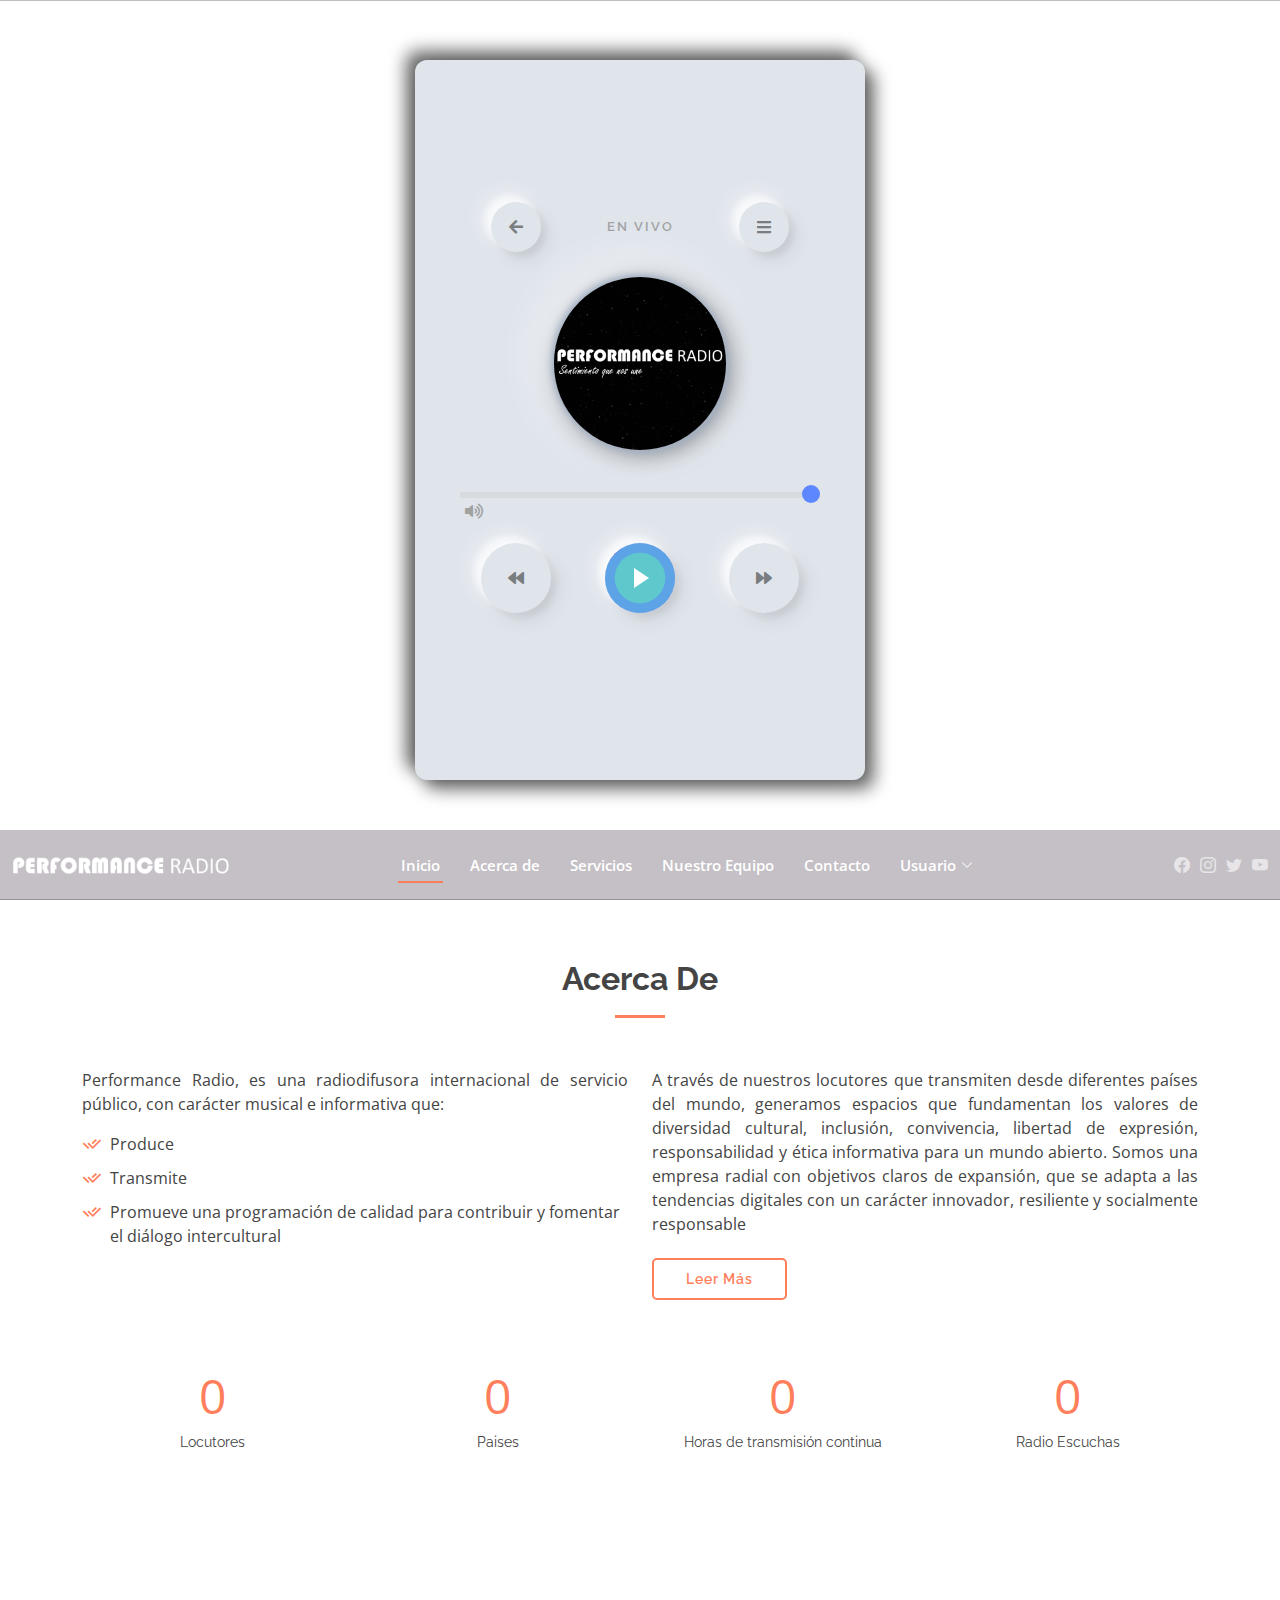
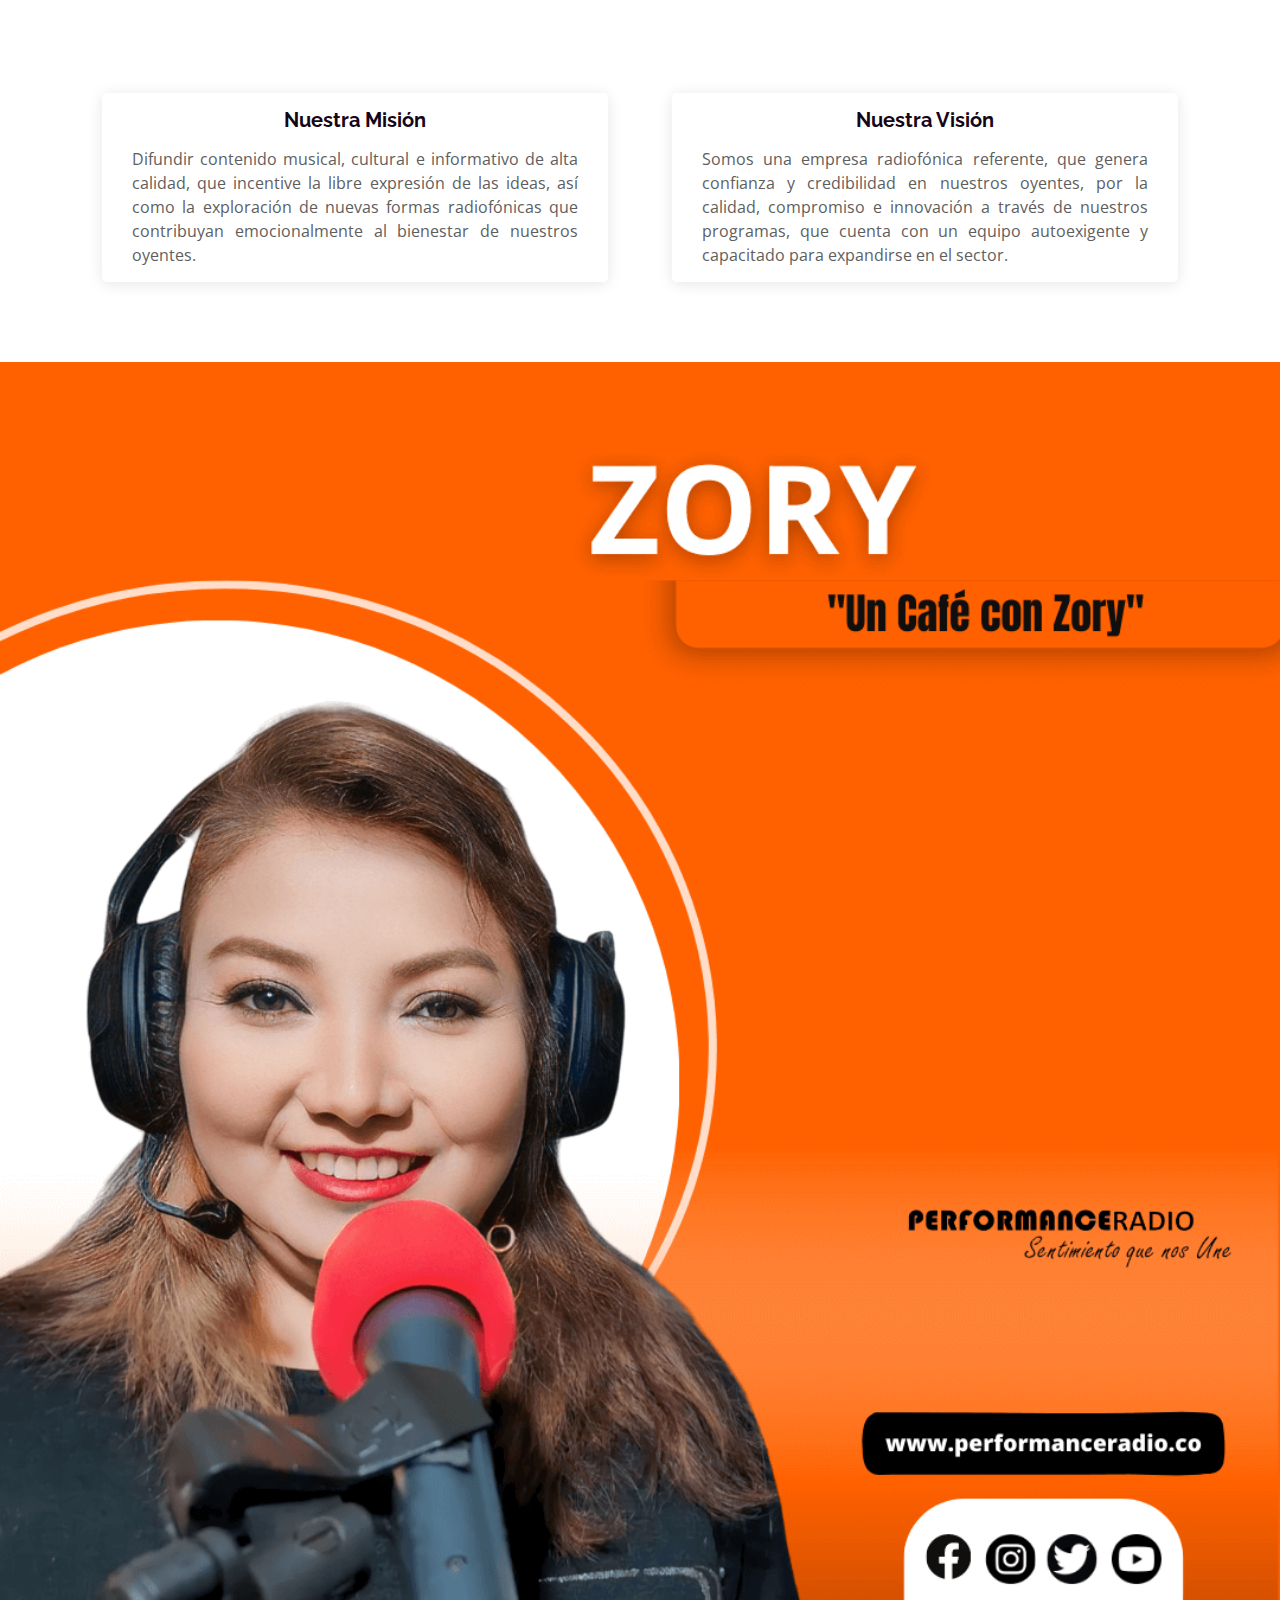
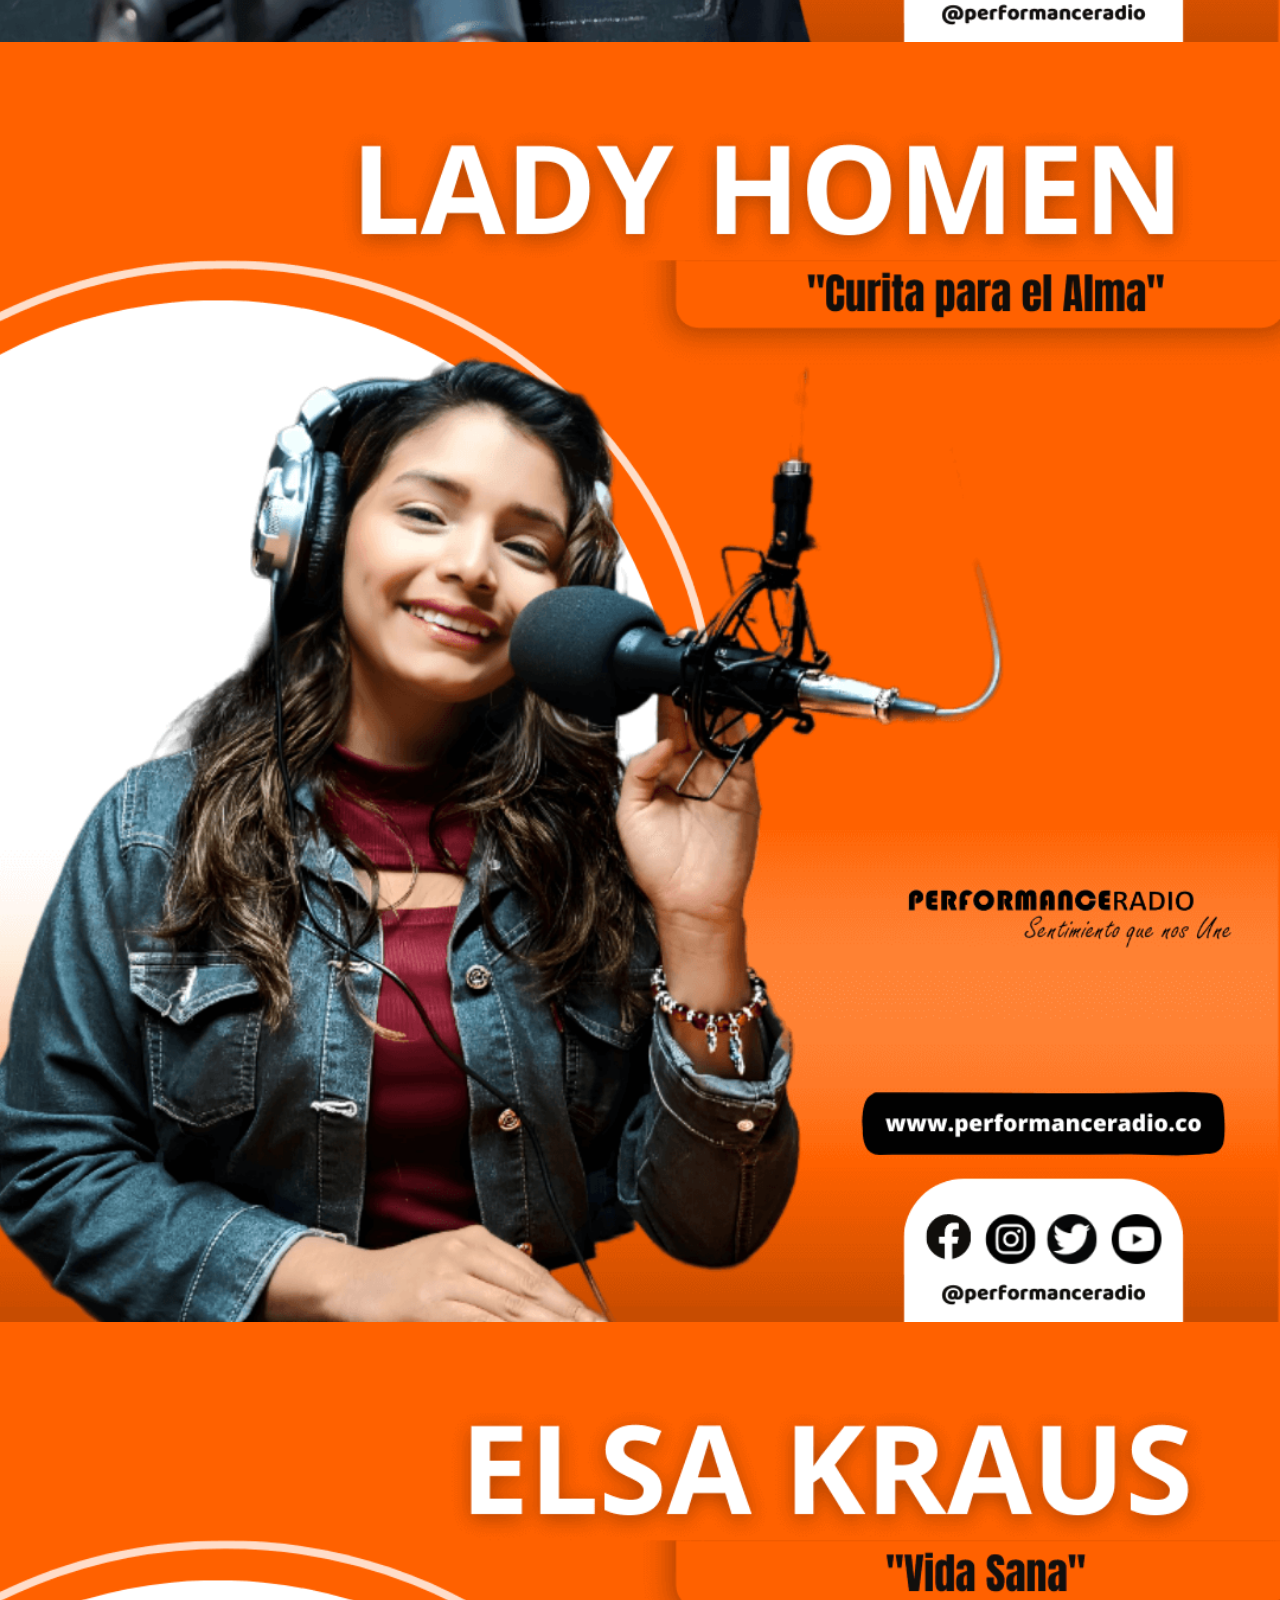
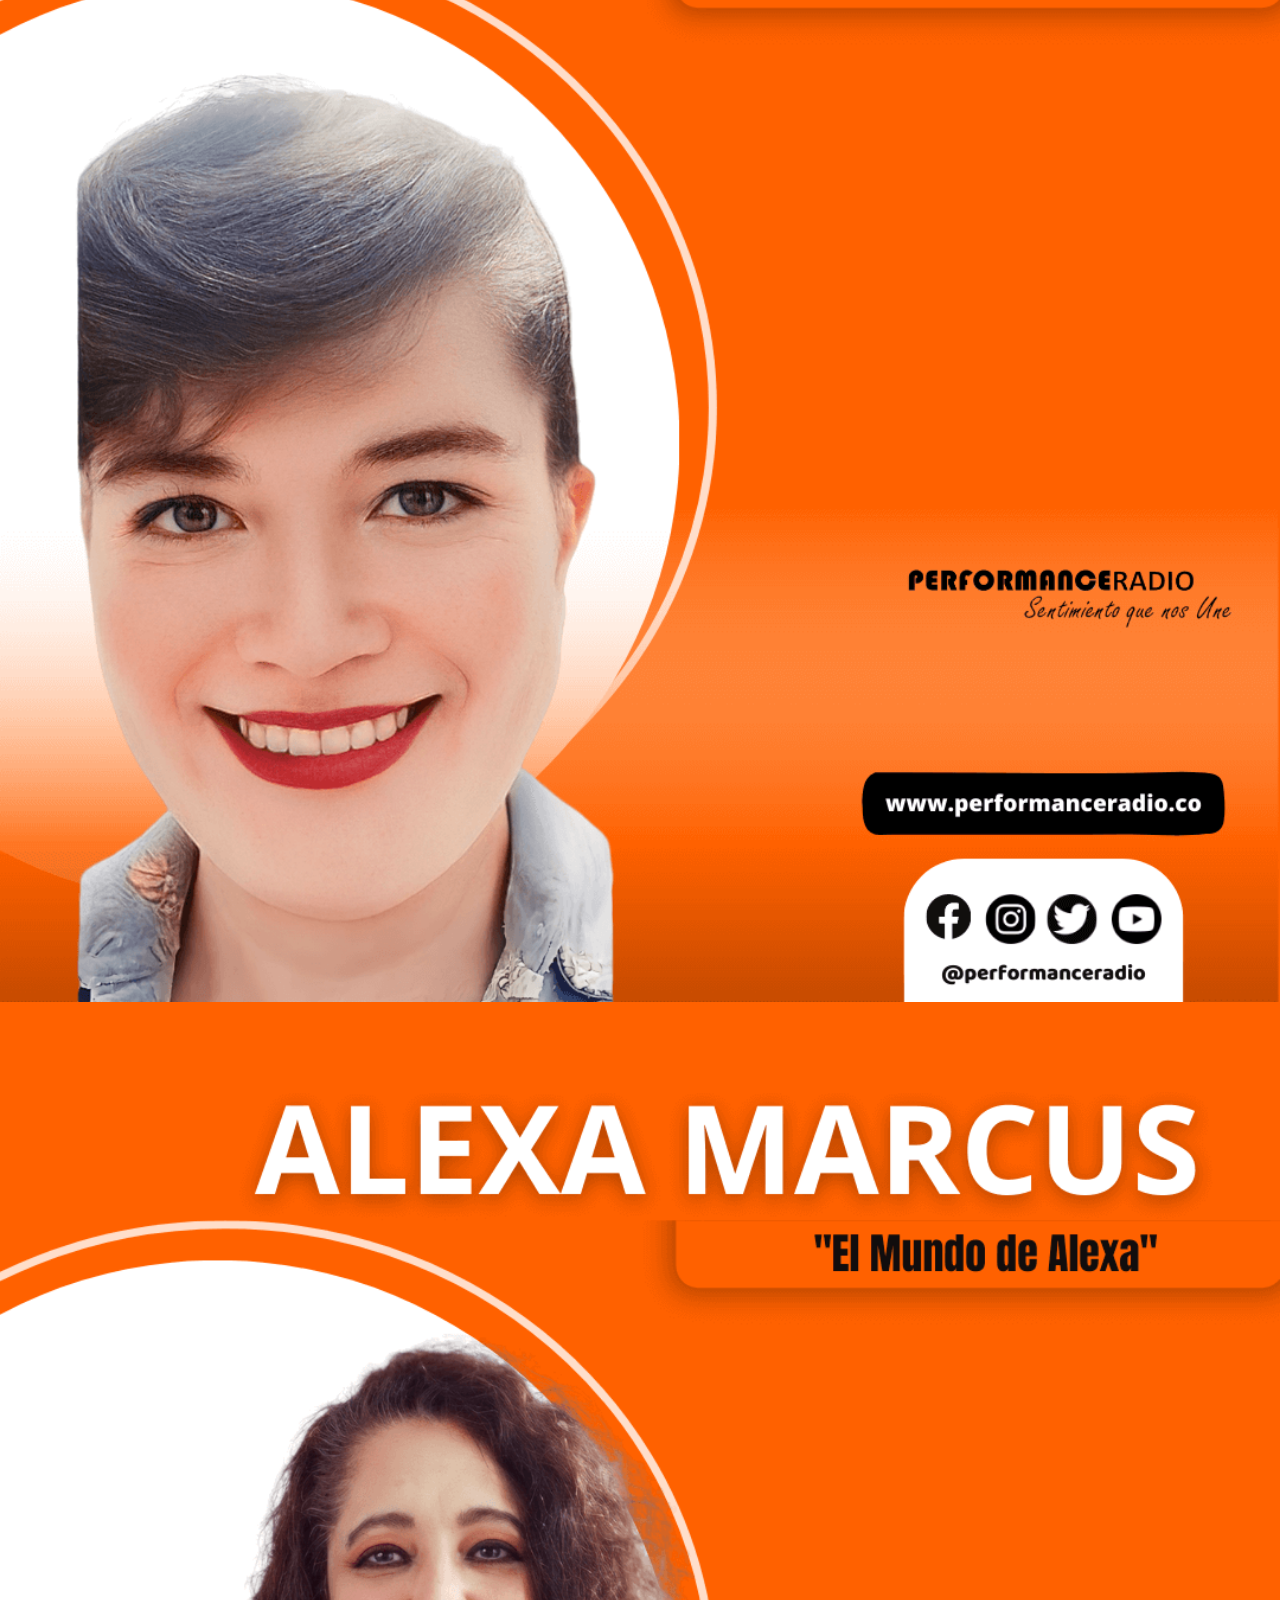
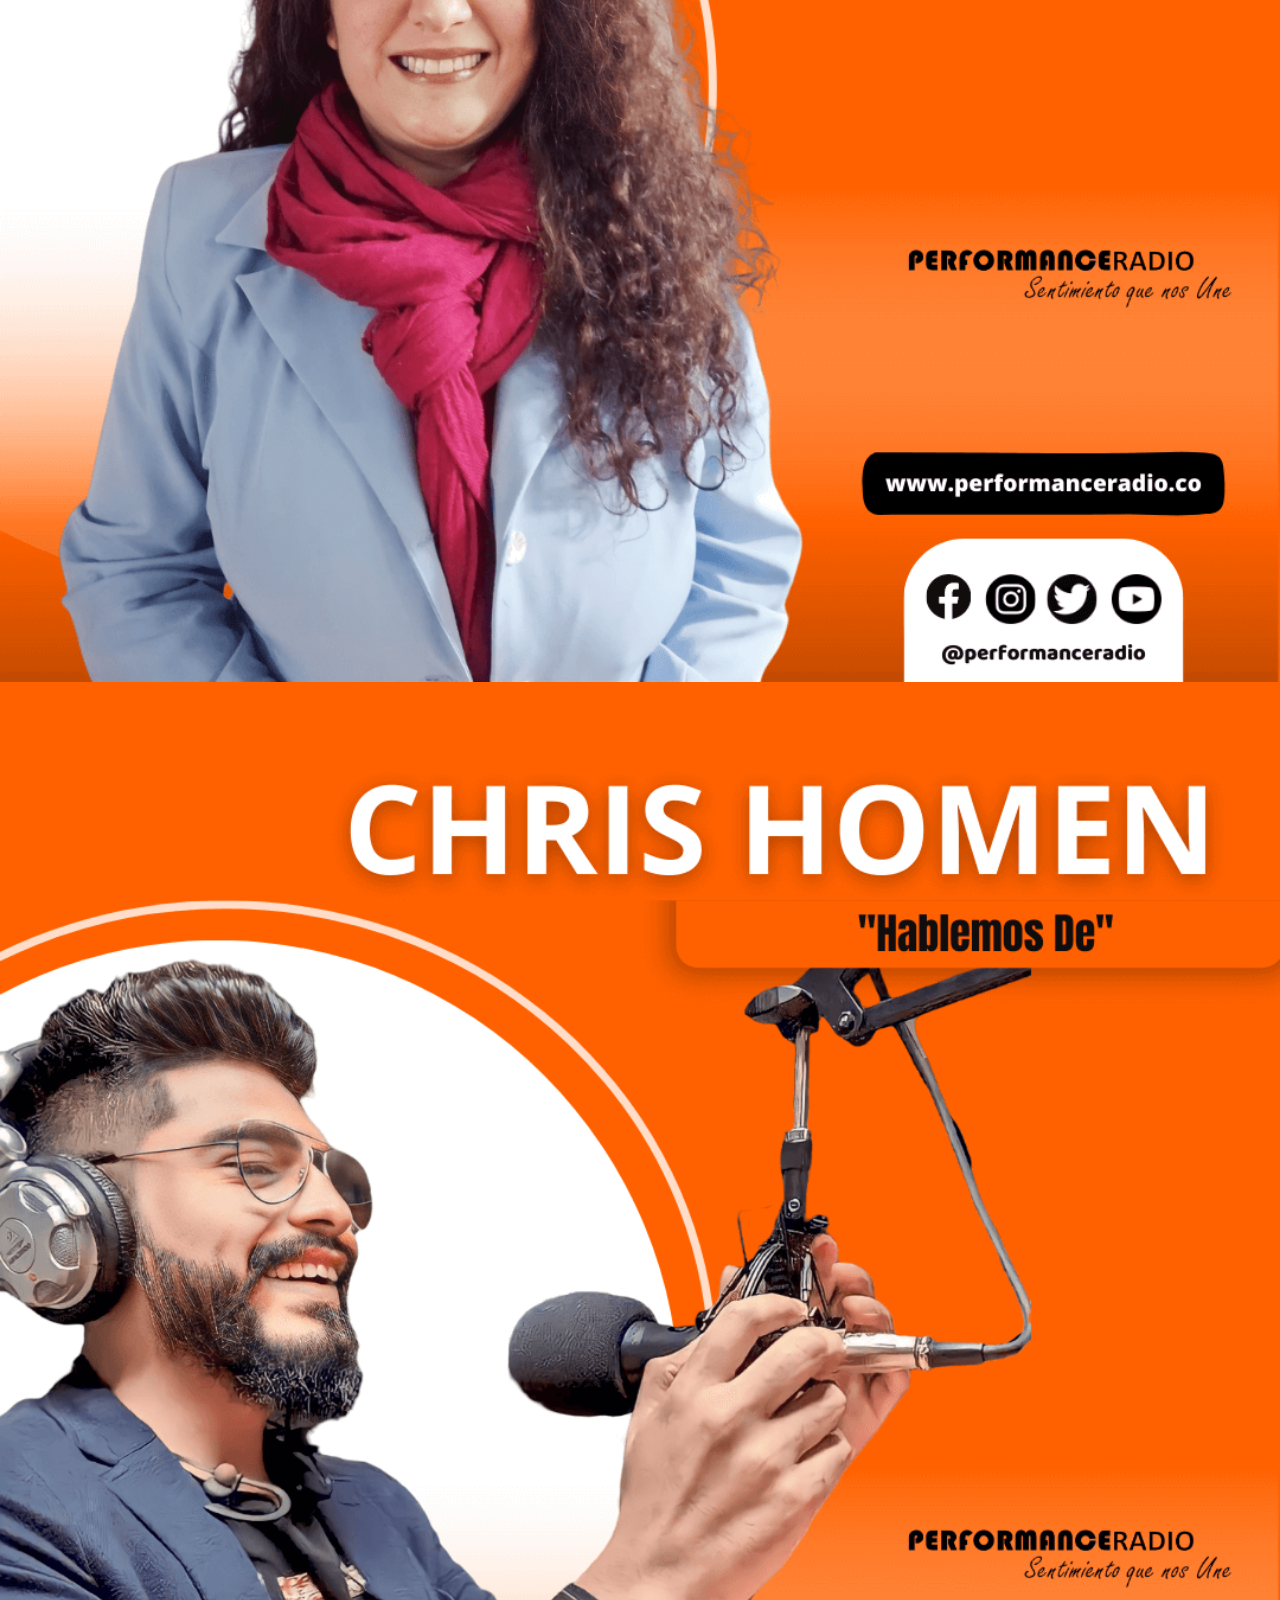
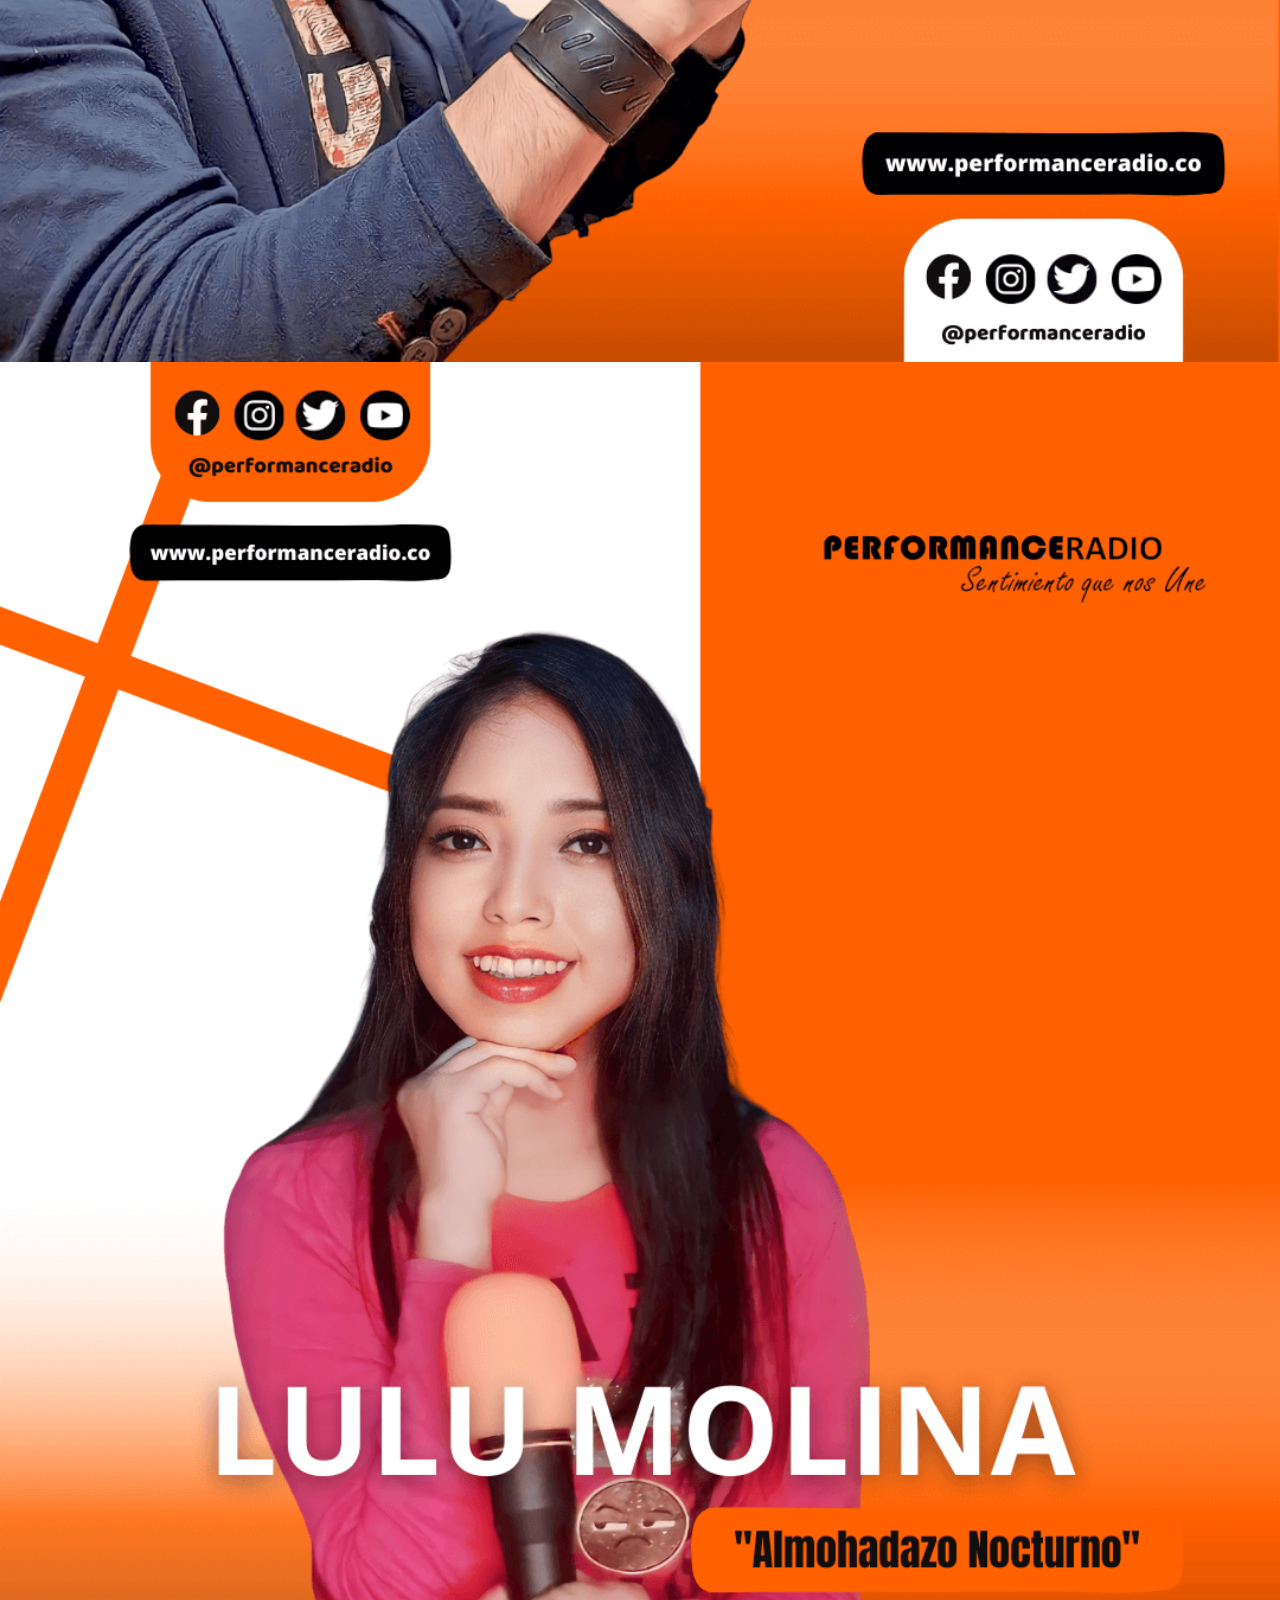
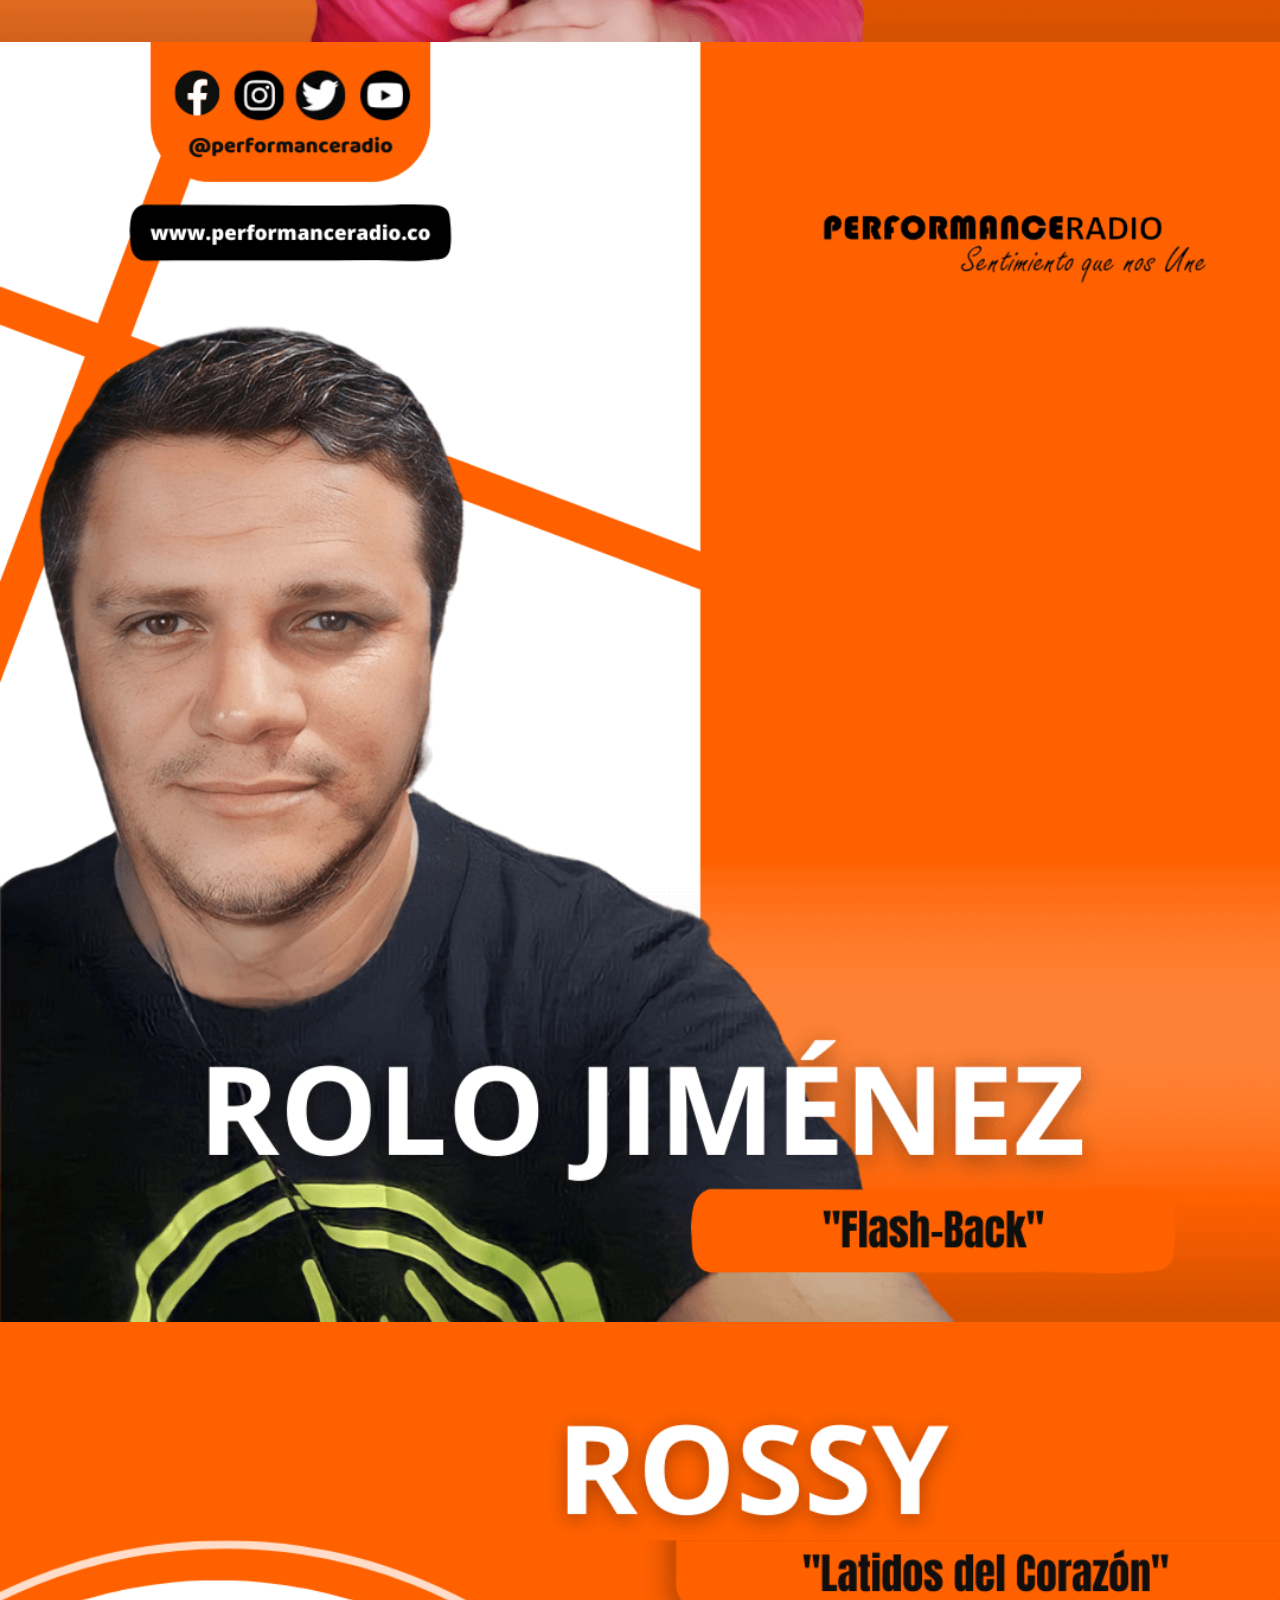
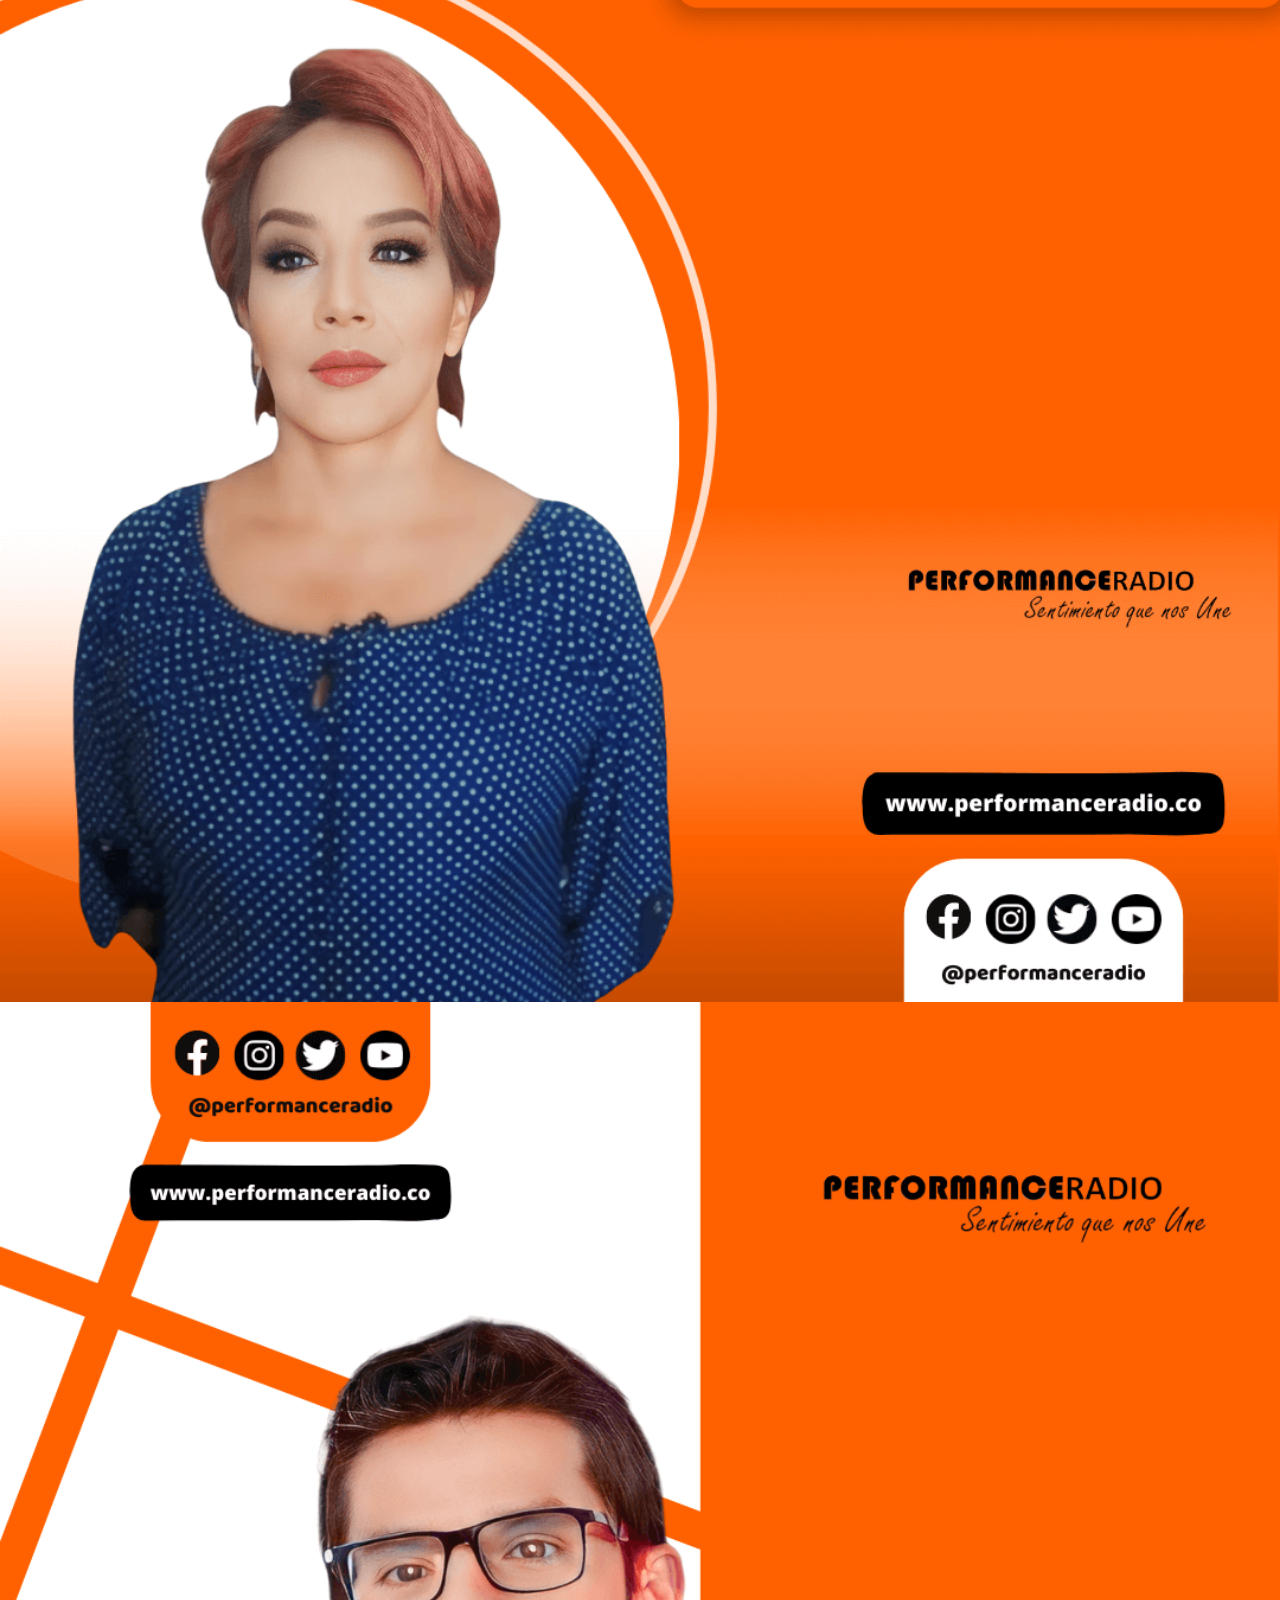
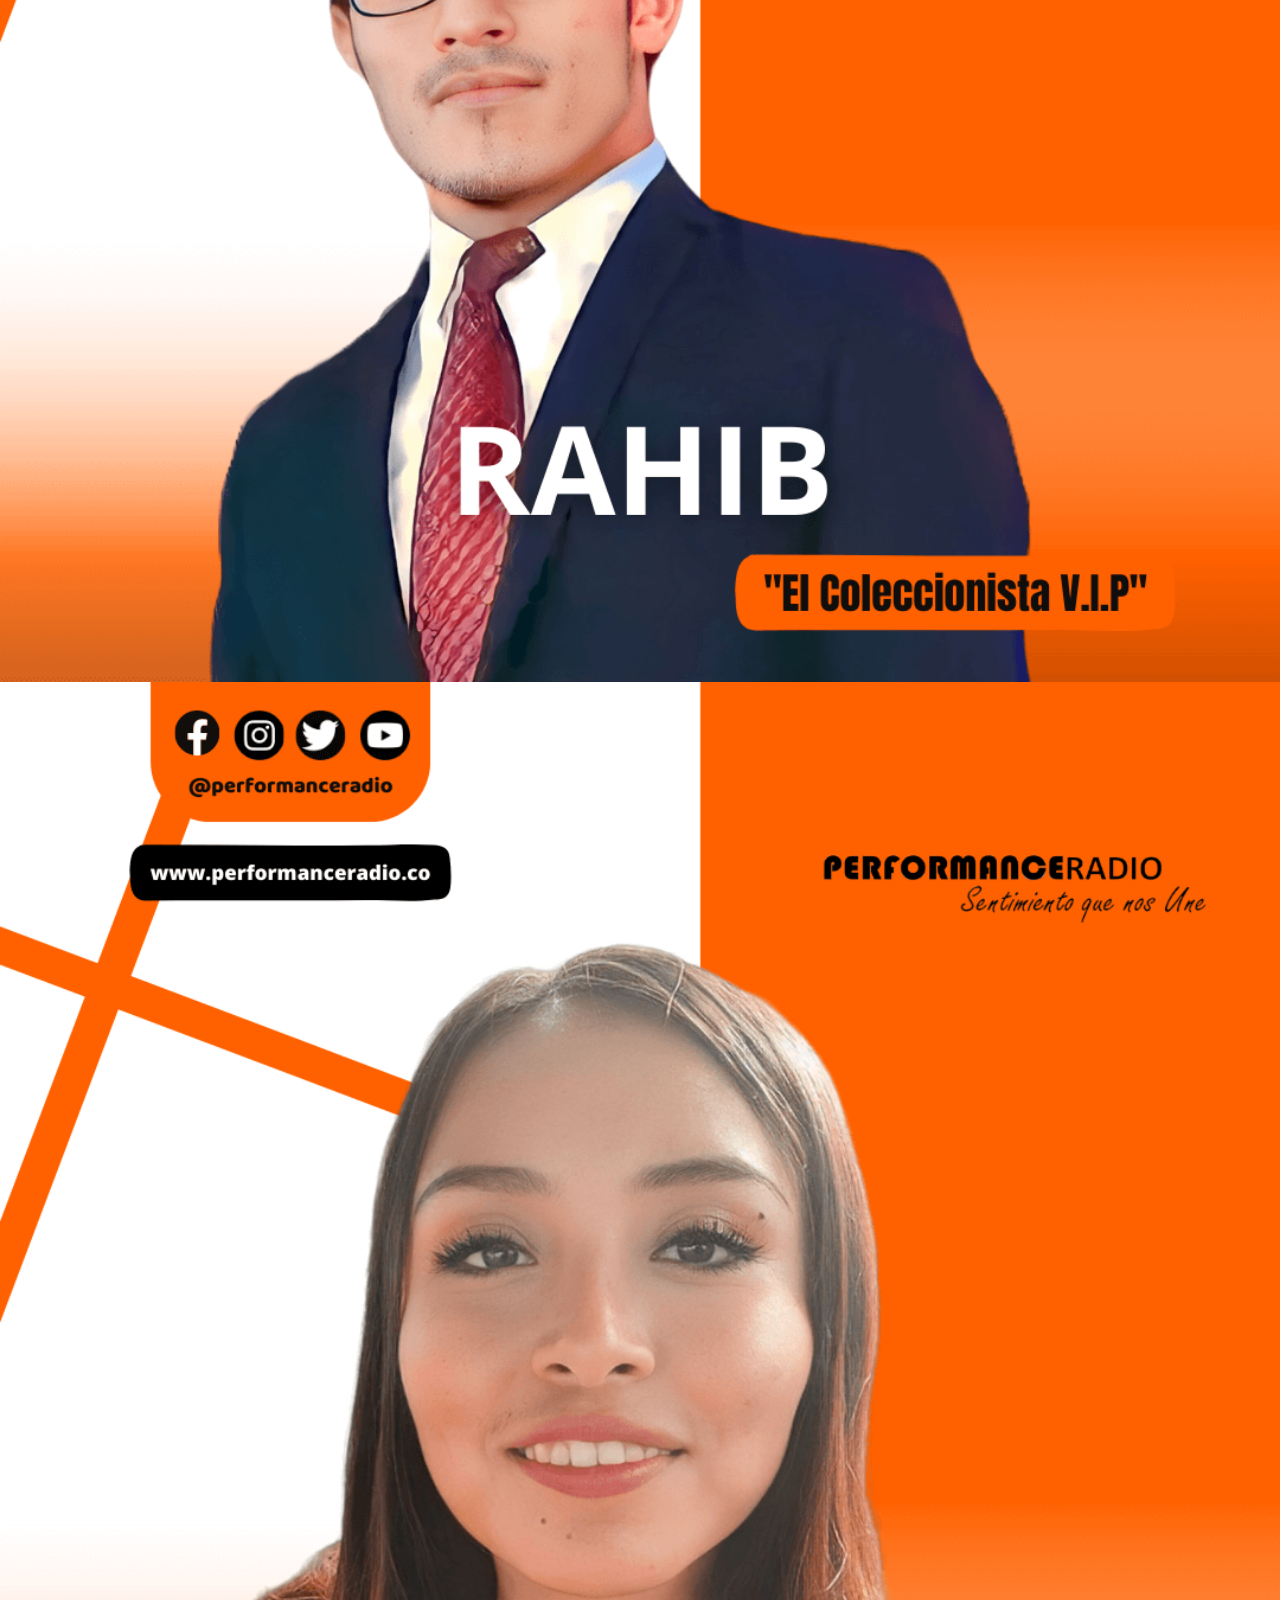
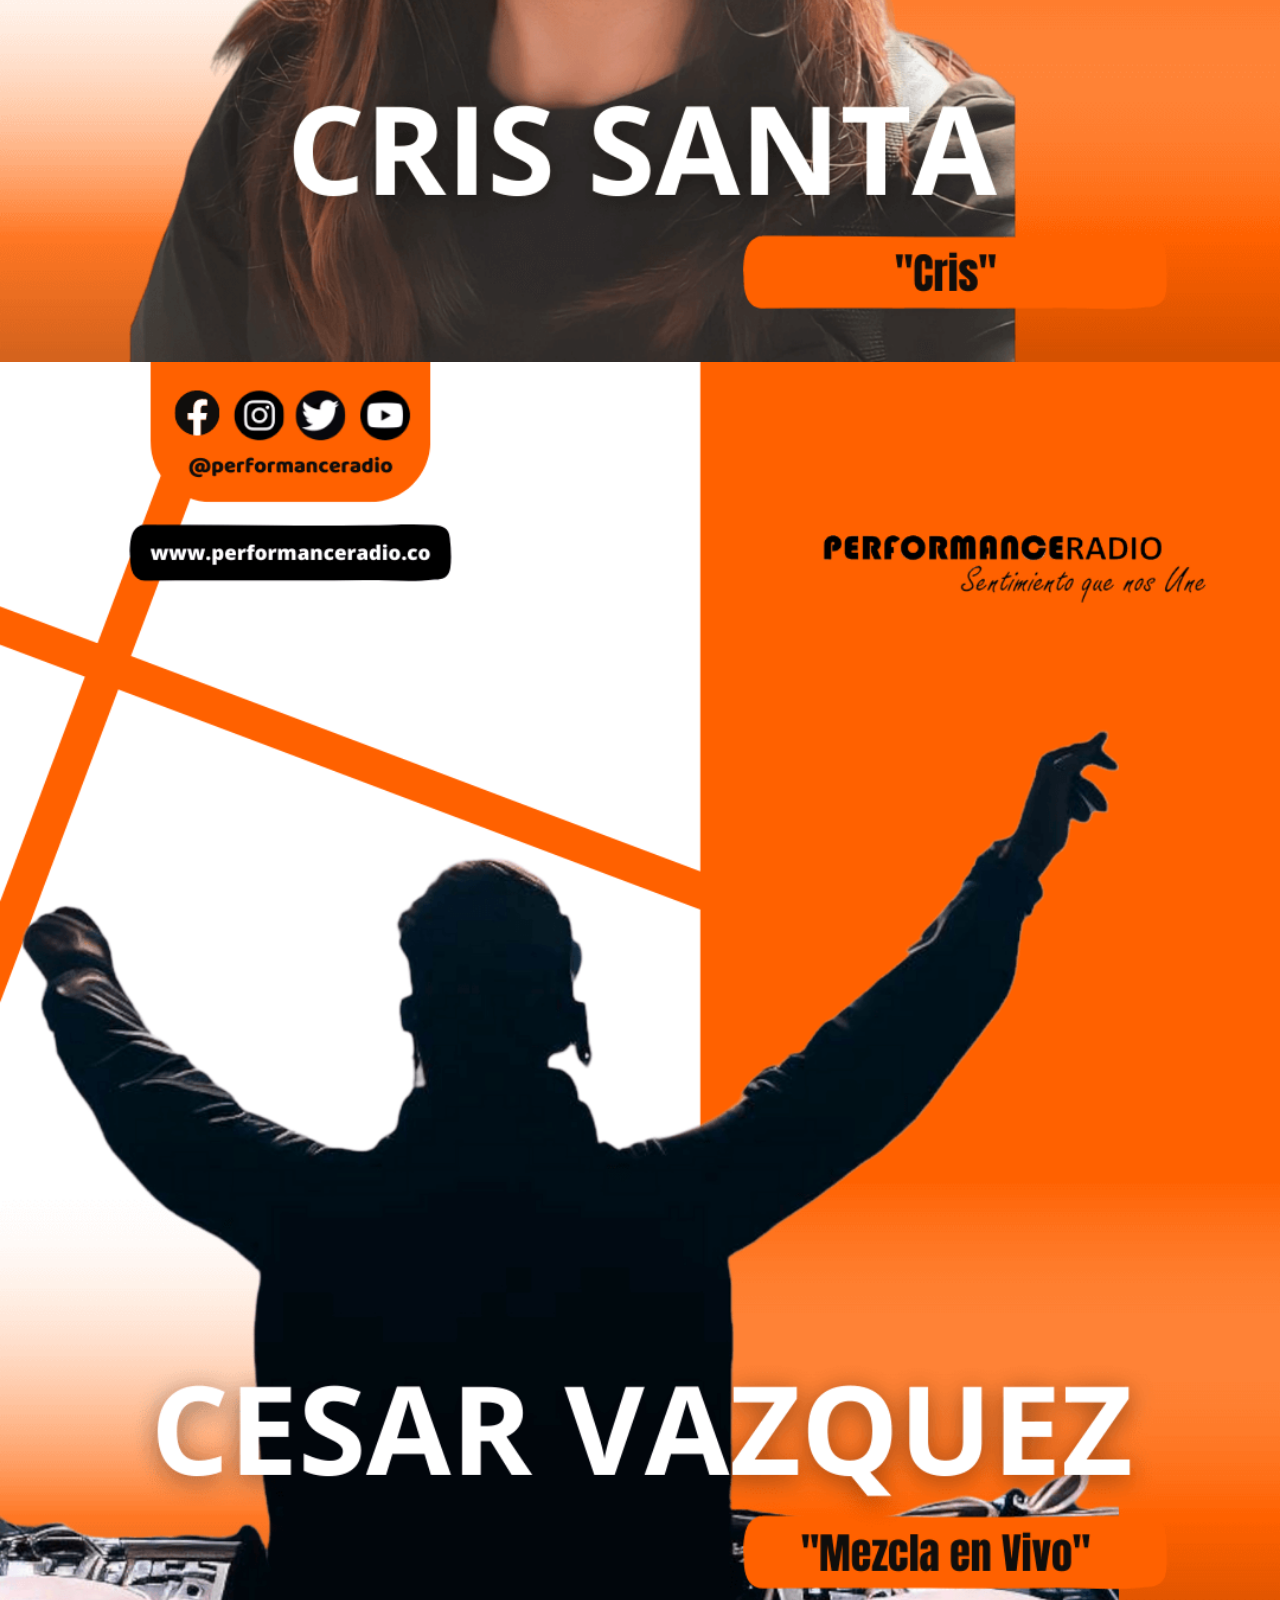
==== commit 50be1afe: "modificacion html con Swiper" ====
--- a/index.html
+++ b/index.html
@@ -6,6 +6,9 @@
 <head>
   <meta charset="utf-8">
   <meta content="width=device-width, initial-scale=1.0" name="viewport">
+
+  <!--Slider con Swipper-->
+  <meta name="viewport" content="width=device-width, initial-scale=1, minimum-scale=1, maximum-scale=1" />
 
   <title>Performance Radio - Emisora de música en vivo</title>
   <meta content="Emisora de música en vivo" name="description">
@@ -37,6 +40,8 @@
   <link href="assets/vendor/glightbox/css/glightbox.min.css" rel="stylesheet">
   <link href="assets/vendor/remixicon/remixicon.css" rel="stylesheet">
   <link href="assets/vendor/swiper/swiper-bundle.min.css" rel="stylesheet">
+  <link rel="stylesheet" href="https://unpkg.com/swiper/swiper-bundle.min.css" />
+
   <link rel="stylesheet" href="https://cdnjs.cloudflare.com/ajax/libs/font-awesome/6.4.0/css/all.min.css">
   <!-- reproductor button -->
   <link rel="stylesheet" href="https://use.fontawesome.com/releases/v5.3.1/css/all.css">
@@ -44,10 +49,14 @@
   <link rel="stylesheet" href="https://stackpath.bootstrapcdn.com/font-awesome/4.7.0/css/font-awesome.min.css" class="">
 
   <!--  Main CSS File -->
-
+  
+  <link href="./assets/css/SwipperStyle.css" rel="stylesheet">
   <link href="assets/css/style.css" rel="stylesheet">
 
+  <script src="https://unpkg.com/swiper/swiper-bundle.min.js"></script>
+
   <script src="https://code.jquery.com/jquery-3.6.0.min.js"></script>
+  <script src="https://cdn.jsdelivr.net/npm/swiper@10/swiper-element-bundle.min.js" defer></script>
 <!-- 
   <script>
     // Función para forzar la recarga del CSS
@@ -124,7 +133,7 @@
       <!-- <video autoplay muted loop id="myVideo" class="content-video">
         <source src="assets/video/video8.mp4" type="video/mp4">
       </video> -->
-      <img src="https://media.giphy.com/media/gQvJdypeqrEyhZ9lzn/giphy.gif" alt="" class="banner-image d-none d-sm-block">
+      <img src="https://media.giphy.com/media/v1.Y2lkPTc5MGI3NjExcXRnc292NmR0MTBicm95dnRxeXdyMGtmangwdWYxNjdlaHAyM3BvMyZlcD12MV9pbnRlcm5hbF9naWZfYnlfaWQmY3Q9Zw/gQvJdypeqrEyhZ9lzn/giphy-downsized-large.gif" alt="" class="banner-image d-none d-sm-block">
       
       <div class="hero-container-play">
         <!-- LOGO: -->
@@ -359,14 +368,15 @@
 <!-- Fin prueba -->
 <!--     ======= Cta Section ======= -->
 <section id="cta" class="cta">
-    <div class="container">
-
-           <div class="text-center">
+    <!---<div class="container">
+
+           <!--<div class="text-center">-->
             <!-- <h3>Nuestros Programas</h3>
             <p>
                 Tenemos un programa especial para ti.</p>
                -->
-            <div id="carouselExampleFade" class="carousel slide carousel-fade" data-bs-ride="carousel">
+
+            <!---<div id="carouselExampleFade" class="carousel slide carousel-fade" data-bs-ride="carousel">
               <div class="carousel-indicators">
                 <button type="button" data-bs-target="#carouselExampleIndicators" data-bs-slide-to="0" class="active" aria-current="true" aria-label="Slide 1"></button>
                 <button type="button" data-bs-target="#carouselExampleIndicators" data-bs-slide-to="1" aria-label="Slide 2"></button>
@@ -388,12 +398,82 @@
                 <button type="button" data-bs-target="#carouselExampleIndicators" data-bs-slide-to="17" aria-label="Slide 18"></button>
                 <button type="button" data-bs-target="#carouselExampleIndicators" data-bs-slide-to="18" aria-label="Slide 19"></button>
                 <button type="button" data-bs-target="#carouselExampleIndicators" data-bs-slide-to="19" aria-label="Slide 20"></button>
-                <button type="button" data-bs-target="#carouselExampleIndicators" data-bs-slide-to="20" aria-label="Slide 21"></button>
-
-
-
-
-              </div>
+                <button type="button" data-bs-target="#carouselExampleIndicators" data-bs-slide-to="20" aria-label="Slide 21"></button>-->
+
+
+                <swiper-container class="mySwiper img-fluid" pagination="true" effect="coverflow" grab-cursor="true" centered-slides="true"
+                slides-per-view="auto" coverflow-effect-rotate="50" coverflow-effect-stretch="0" coverflow-effect-depth="100"
+                coverflow-effect-modifier="1" coverflow-effect-slide-shadows="true" data-initial-slide="5">
+              <swiper-slide>
+                <img src="./assets/img/programas/14.png" />
+              </swiper-slide>
+              <swiper-slide>
+                <img src="./assets/img/programas/19.png" />
+              </swiper-slide>
+              <swiper-slide>
+                <img src="./assets/img/programas/18.png" />
+              </swiper-slide>
+              <swiper-slide>
+                <img src="./assets/img/programas/8.png" />
+              </swiper-slide>
+              <swiper-slide>
+                <img src="./assets/img/programas/22.png" />
+              </swiper-slide data-initial-slide="1">
+              <swiper-slide>
+                <img src="./assets/img/programas/11.png" />
+              </swiper-slide>
+              <swiper-slide>
+                <img src="./assets/img/programas/9.png" />
+              </swiper-slide>
+              <swiper-slide>
+                <img src="./assets/img/programas/15.png" />
+              </swiper-slide>
+              <swiper-slide>
+                <img src="./assets/img/programas/2.png" />
+              </swiper-slide>
+              <swiper-slide>
+                <img src="./assets/img/programas/4.png" />
+              </swiper-slide>
+              <swiper-slide>
+                <img src="./assets/img/programas/1.png" />
+              </swiper-slide>
+              <swiper-slide>
+                <img src="./assets/img/programas/13.png" />
+              </swiper-slide>
+              <swiper-slide>
+                <img src="./assets/img/programas/12.png" />
+              </swiper-slide>
+              <swiper-slide>
+                <img src="./assets/img/programas/7.png" />
+              </swiper-slide>
+              <swiper-slide>
+                <img src="./assets/img/programas/16.png" />
+              </swiper-slide>
+              <swiper-slide>
+                <img src="./assets/img/programas/10.png" />
+              </swiper-slide>
+              <swiper-slide>
+                <img src="./assets/img/programas/17.png" />
+              </swiper-slide>
+              <swiper-slide>
+                <img src="./assets/img/programas/6.png" />
+              </swiper-slide>
+              <swiper-slide>
+                <img src="./assets/img/programas/5.png" />
+              </swiper-slide>
+              <swiper-slide>
+                <img src="./assets/img/programas/3.png" />
+              </swiper-slide>
+              <swiper-slide>
+                <img src="./assets/img/programas/20.png" />
+              </swiper-slide>
+            </swiper-container>
+
+  
+
+
+
+              <!---</div>
               <div class="carousel-inner">
                       <div class="carousel-item active">
                         <img src="assets/img/programas/14.png" class="d-block w-100 img-fluid" alt="...">
@@ -471,10 +551,10 @@
                     <span class="carousel-control-next-icon" aria-hidden="true"></span>
                     <span class="visually-hidden">Siguiente</span>
                 </button>
-            </div>
-        </div>
-
-    </div>
+            </div>-->
+       <!---- </div>
+
+    </div>-->
 </section>
 
 
@@ -1823,24 +1903,9 @@
   <!-- Adicionales -->
   <script src="https://cdnjs.cloudflare.com/ajax/libs/jquery/3.2.1/jquery.min.js"></script>
   <script src="https://cdnjs.cloudflare.com/ajax/libs/jcarousel/0.3.1/jquery.jcarousel.min.js"></script>
-  <!-- <script>
-    const btnEnvio = document.getElementById("enviarCorreo");
-    btnEnvio.addEventListener("click", function(e) {
-      e.preventDefault();
-      
-      const email = document.getElementById("email").value;
-      const nombre = document.getElementById("name").value;
-      const asunto = document.getElementById("subject").value;
-      const mensaje = document.getElementById("message").value;
-      
-      const mailtoLink = `mailto:chris.a.d.97@gmail.com?subject=${encodeURIComponent(asunto)}&body=${encodeURIComponent(`Nombre: ${nombre}\nCorreo: ${email}\nMensaje: ${mensaje}`)}`;
-      
-      window.location.href = mailtoLink;
-    });
-    
-                    </script> -->
-
-                    <script src="assets/js/axios.min.js"></script>
+  
+
+  <script src="assets/js/axios.min.js"></script>
 
 <!-- Script del titulo -->
 <script language="javascript" type="text/javascript" src="https://cp9.serverse.com/system/streaminfo.js"></script>
@@ -1862,31 +1927,41 @@
 <!-- Script de la info del locutor  -->
 <script src="assets/js/locutorInfo.js"></script>
 
+<!-- prubea swiper -->
 <script>
-  // Acceder al contenido del iframe
-  var iframe = document.createElement('iframe');
-  iframe.src = 'https://cp.usastreams.com/pr2g/APPlayerRadioHTML5.aspx?stream=https://cp9.serverse.com/proxy/perfor?mp=/;&fondo=12&formato=mpeg&color=3&titulo=2&autoStart=1&vol=5&tipo=16&nombre=Al+aire%3a&botonPlay=3&imagen=https://cp.usastreams.com/playerHTML5/img/cover.png&server=https://cp9.serverse.com/proxy/perforCHUMILLASmp=/index.htmlCHUMILLASsid=1';
-  iframe.style.display = 'none';
-  document.body.appendChild(iframe);
-
-  iframe.addEventListener('load', function() {
-    // Obtener el nombre del locutor en vivo
-    var span = iframe.contentWindow.document.querySelector('span'); // Reemplaza 'span' con el selector adecuado
-    var locutorName = span.textContent;
-
-    // Mostrar el nombre del locutor en vivo en el h2
-    var h2 = document.getElementById('locutorName');
-    h2.textContent = locutorName;
+  // Tu código JS
+document.addEventListener('DOMContentLoaded', function() {
+  const swiper = new Swiper('.mySwiper', {
+    // Default parameters
+    slidesPerView: 3,
+    spaceBetween: 10,
+    initialSlide: 1, // Slide inicial que deseas mostrar (recuerda que los índices comienzan en 0)
+    loop: true,
+    autoplay: {
+      delay: 2000, // Cambio automático cada 2 segundos
+    },
+    // Responsive breakpoints
+    breakpoints: {
+      // when window width is >= 320px
+      320: {
+        slidesPerView: 2,
+        spaceBetween: 20
+      },
+      // when window width is >= 480px
+      480: {
+        slidesPerView: 3,
+        spaceBetween: 30
+      },
+      // when window width is >= 640px
+      640: {
+        slidesPerView: 4,
+        spaceBetween: 40
+      }
+    }
   });
+});
+
 </script>
-<!-- <script async src="https://js.stripe.com/v3/pricing-table.js"></script>
-<stripe-pricing-table pricing-table-id="prctbl_1NJ6hpIY4lNL6QfjzZf2HMJ9"
-publishable-key="pk_test_51NIzheIY4lNL6Qfjl4ftT4TQ6KHsWhcnaPmaKd9xfQMp28wuXCOSlMtXHnDFlsljPFeVUub7dckzV4c4lF4uBjbw008ts7dEY7">
-</stripe-pricing-table>
-
- -->
-
-
 
                     
                     
--- a/assets/css/SwipperStyle.css
+++ b/assets/css/SwipperStyle.css
@@ -0,0 +1,62 @@
+/*-----------------------------------------------------------------------------
+-----#  Slider con swiper----------------------------------------------------------*/
+
+swiper-container {
+    width: 100%;
+    padding-top: 20px;
+    padding-bottom: 20px;
+}
+
+swiper-slide {
+    background-position: center;
+    background-size: cover;
+    width: 500px;
+    height: 500px;
+}
+
+swiper-slide img {
+    display: block;
+    width: 100%;
+}
+
+/*para iphone*/
+
+
+/* Estilos específicos para el teléfono con resolución de 2.796x1.290 píxeles y 460 p/p */
+/* @media screen and(width: 2796px) and(height: 1290px) and(resolution: 460dpi) {
+    swiper-container {
+        width: 100%;
+        padding-top: 50px;
+        padding-bottom: 50px;
+    }
+
+    swiper-slide {
+        background-position: center;
+        background-size: cover;
+        width: 25px;
+        height: 25px;
+    }
+
+    swiper-slide img {
+        display: block;
+        width: 50%;
+    }
+}
+
+
+/* Estilos específicos para el teléfono con pantalla OLED de 6,1 pulgadas y resolución de 2.532x1.170 píxeles a 460 p/p */
+/* @media screen and(width: 6.1in) and(height: 2.532in) and(resolution: 460dpi) {
+
+    swiper-slide {
+        background-position: center;
+        background-size: cover;
+        width: 25px;
+        height: 25px;
+    }
+
+    swiper-slide img {
+        display: block;
+        width: 50%;
+    }
+
+} */ --- a/assets/css/style.css
+++ b/assets/css/style.css
@@ -1098,7 +1098,7 @@
 .cta {
   background: #ff6100;
   background-size: cover;
-  padding: 0px 90px;
+  padding: 0px 0px;
 }
 
 .cta h3 {
@@ -2493,8 +2493,8 @@
 
           #play2 .player {
             width: 70vw;
-            height: 72vh;
-            /*padding-top: 10vh;*/
+            height: 76vh;
+            padding-top: 3vh;
             margin-bottom: 80px;
           }
           #fb-root, #fb-customer-chat{
@@ -2537,5 +2537,10 @@
           display: none;
 
         }
+
+        swiper-slide img {
+          display: block;
+          width: 90%;
+      }
         
       }
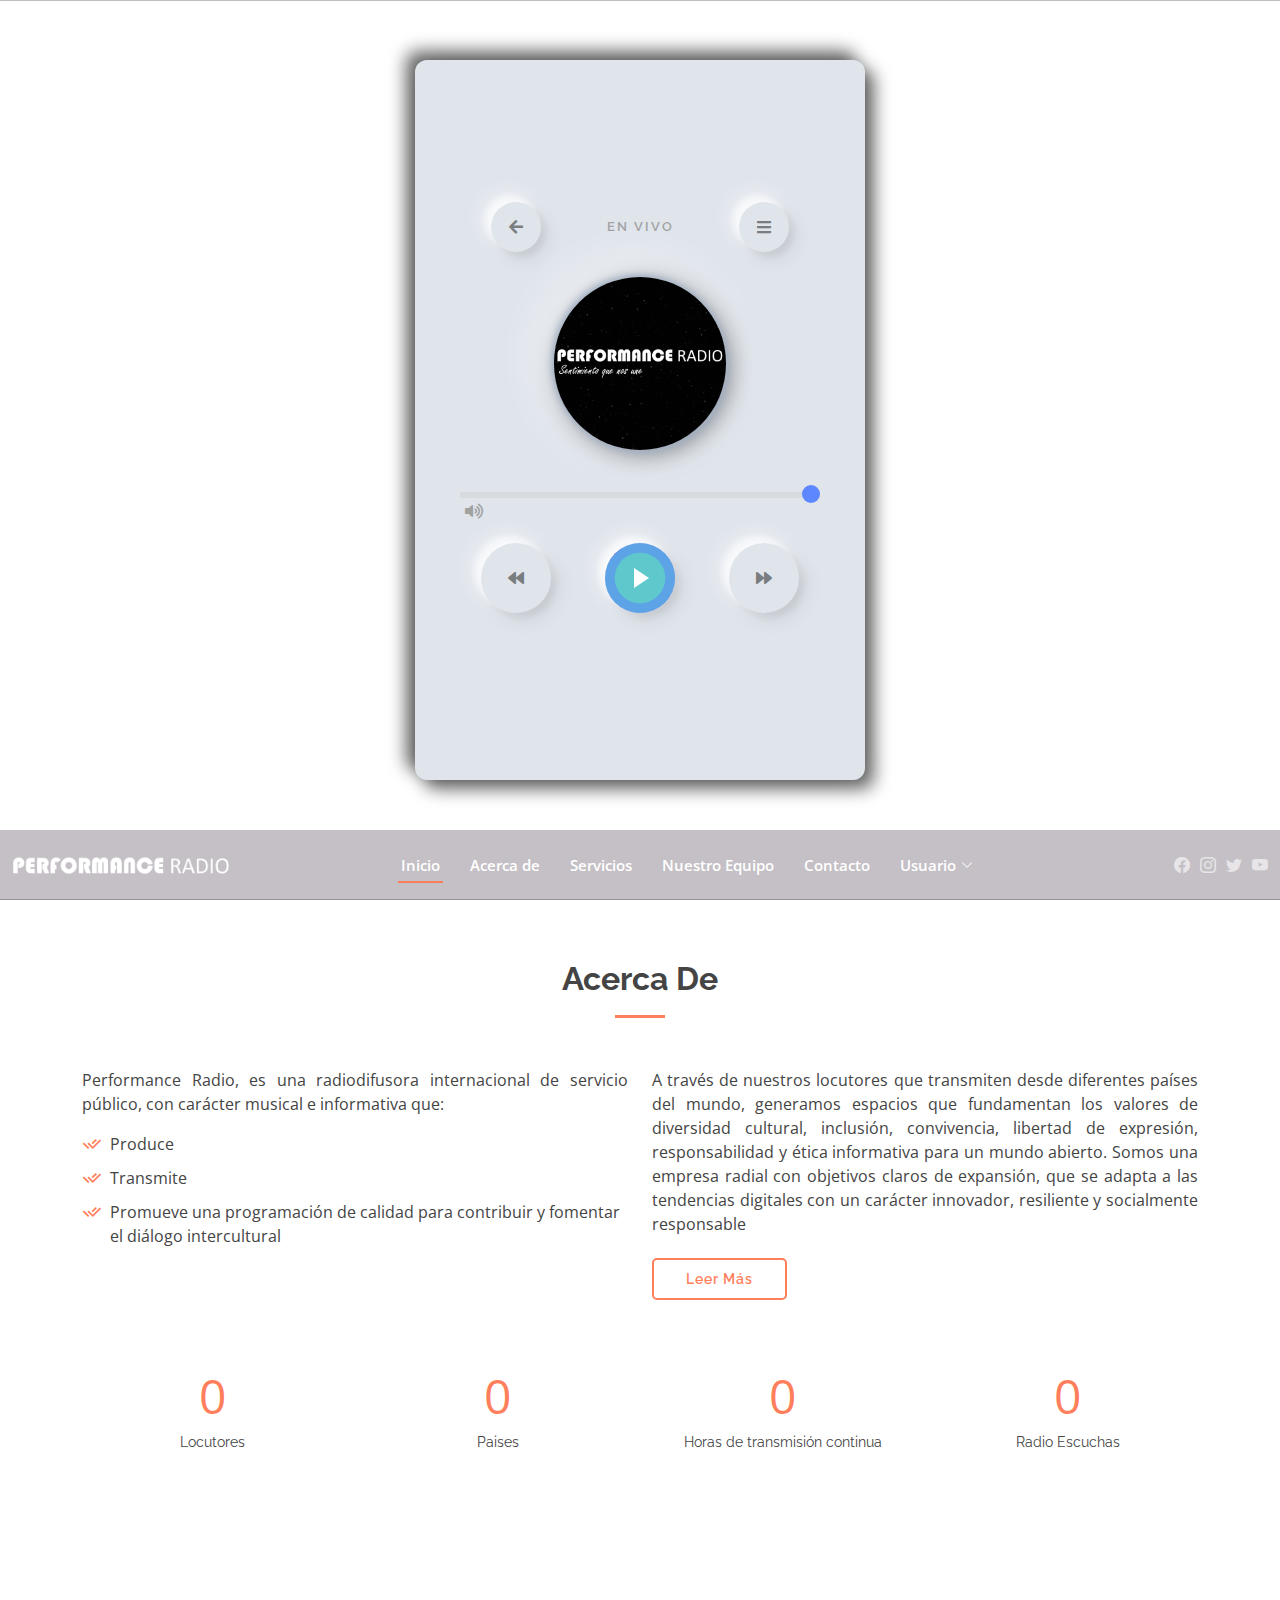
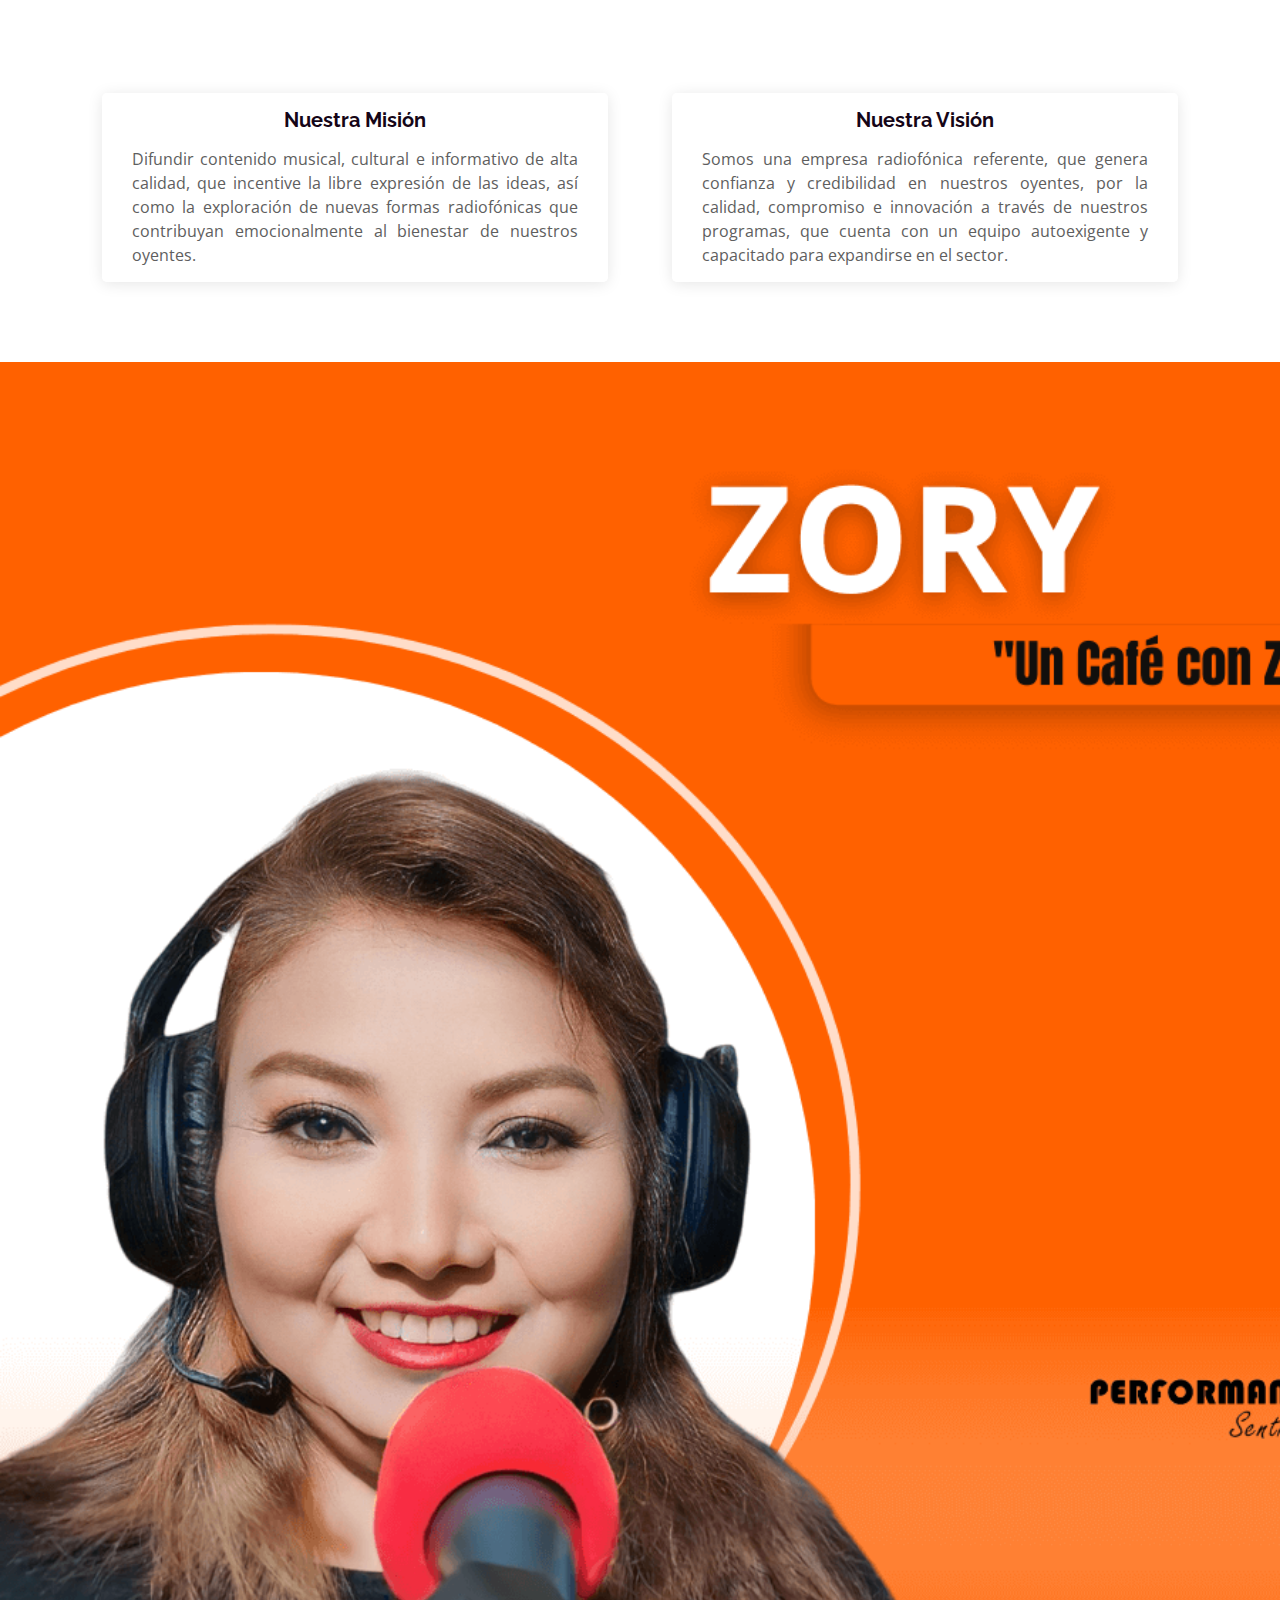
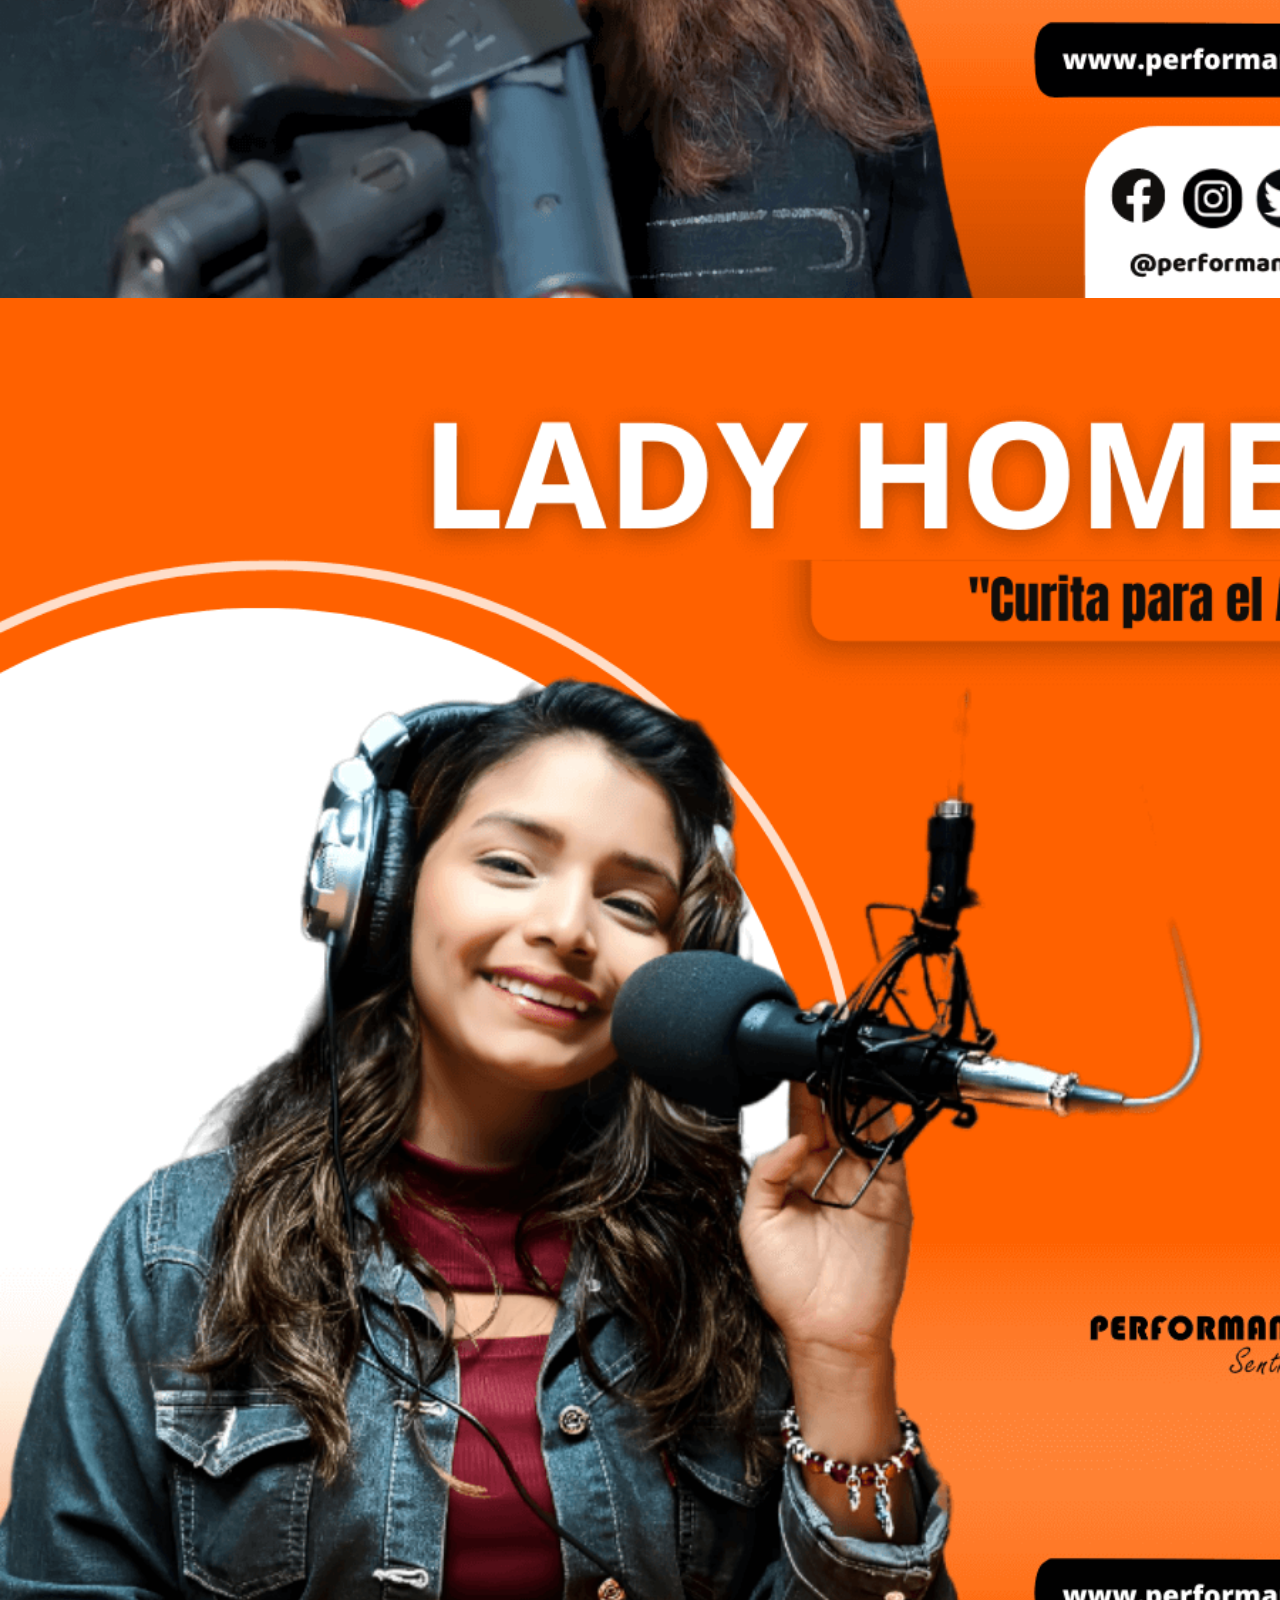
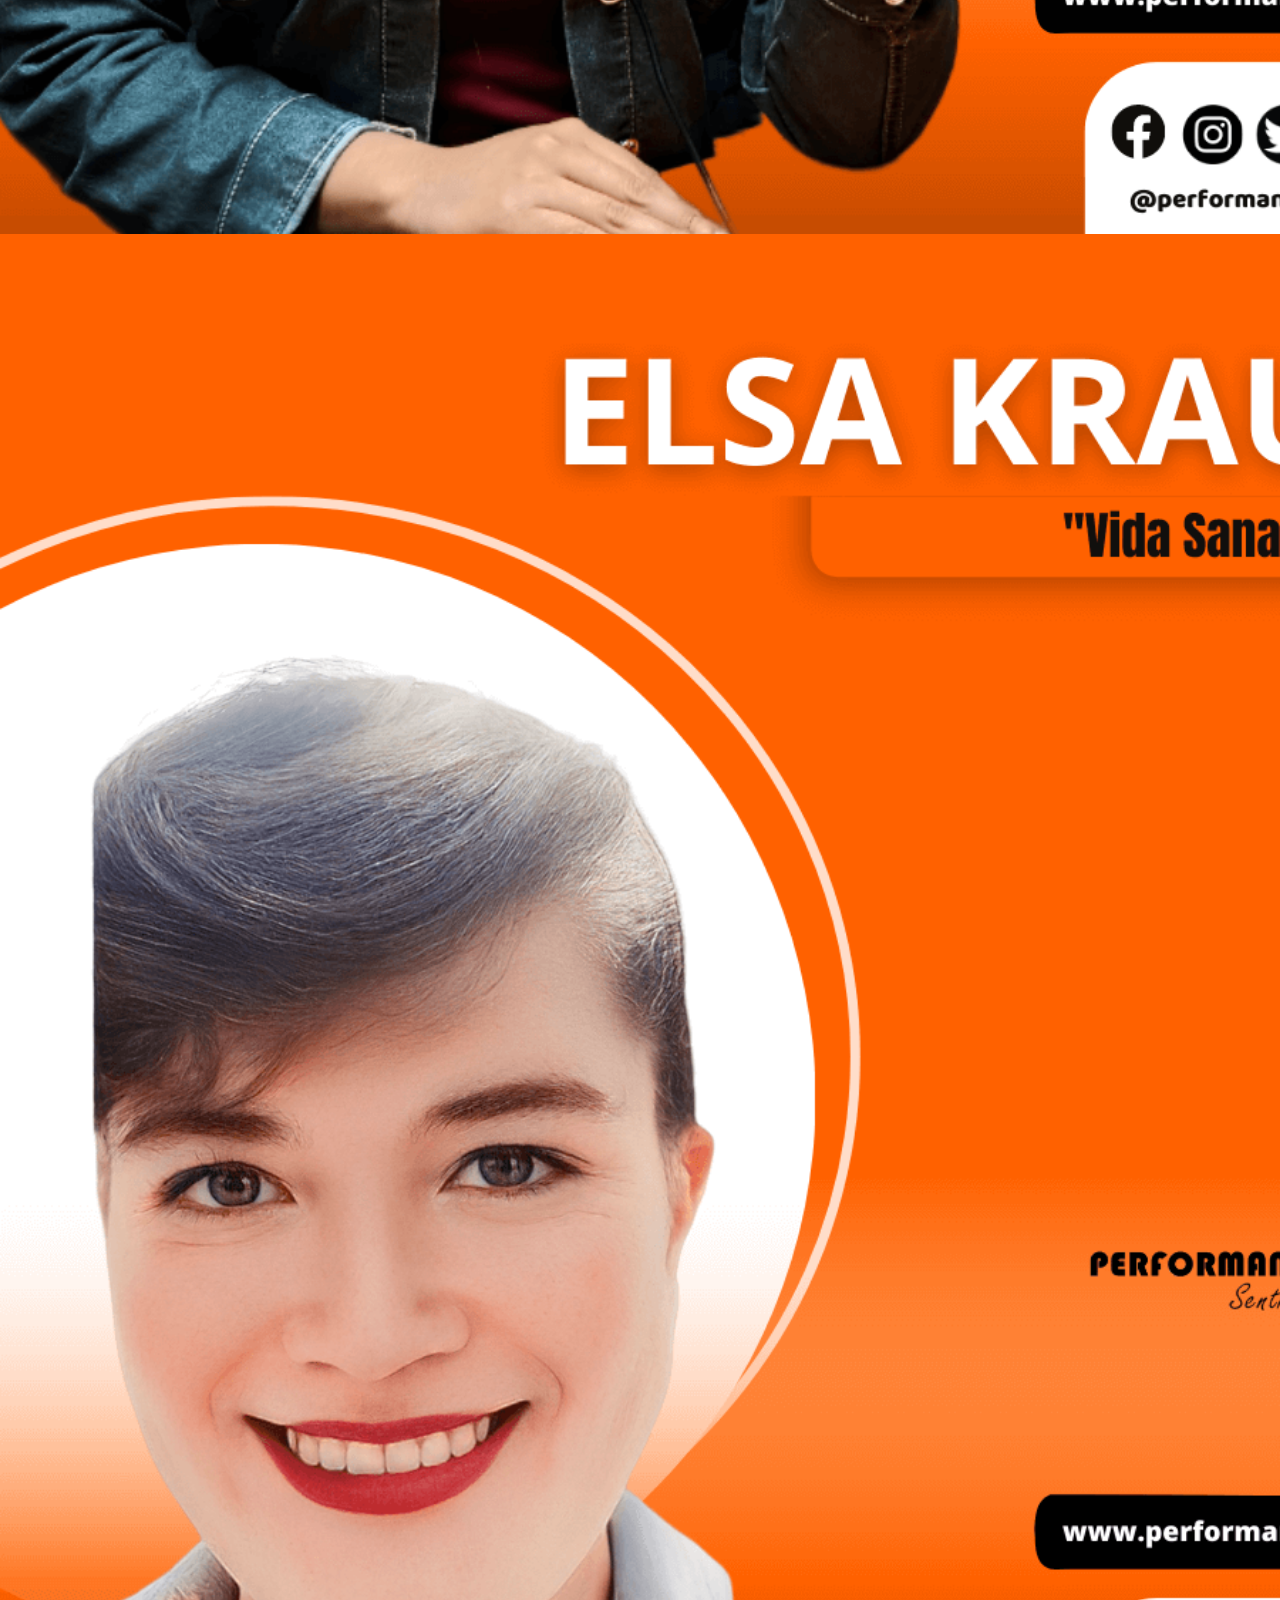
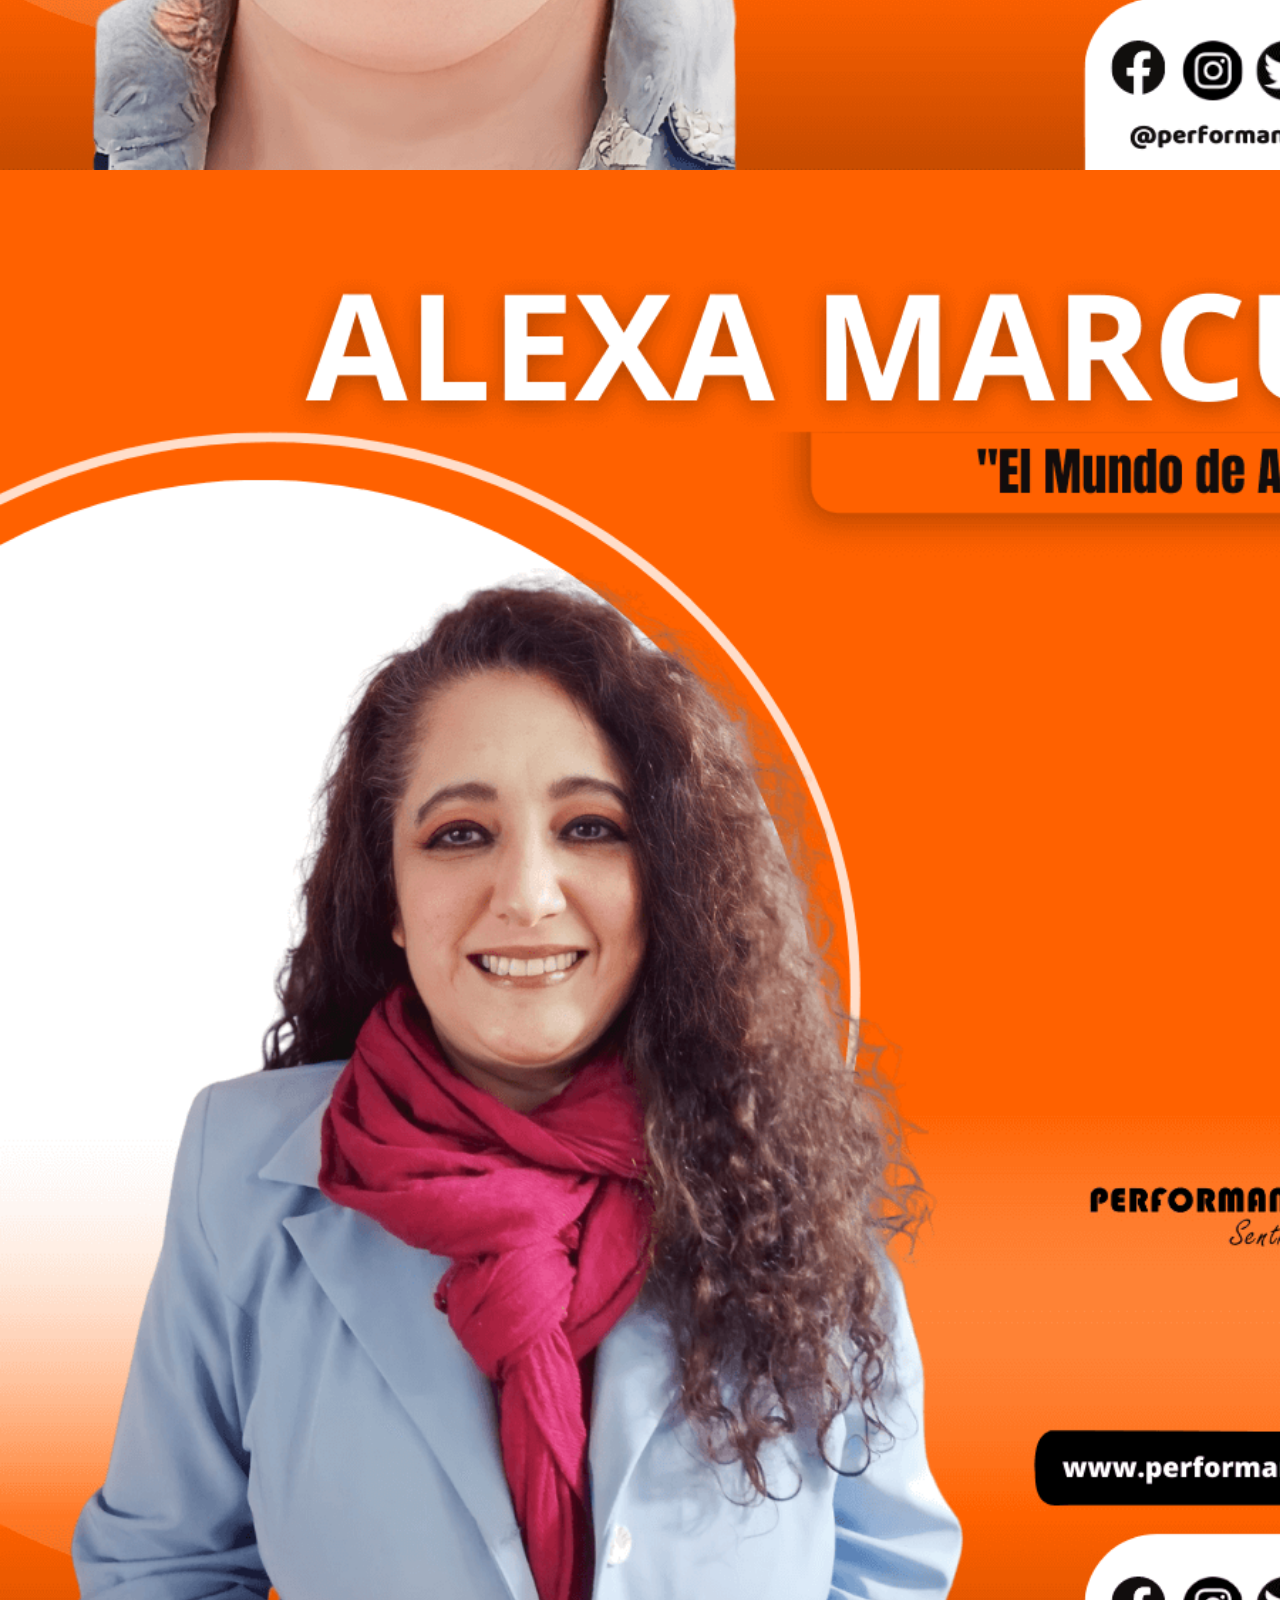
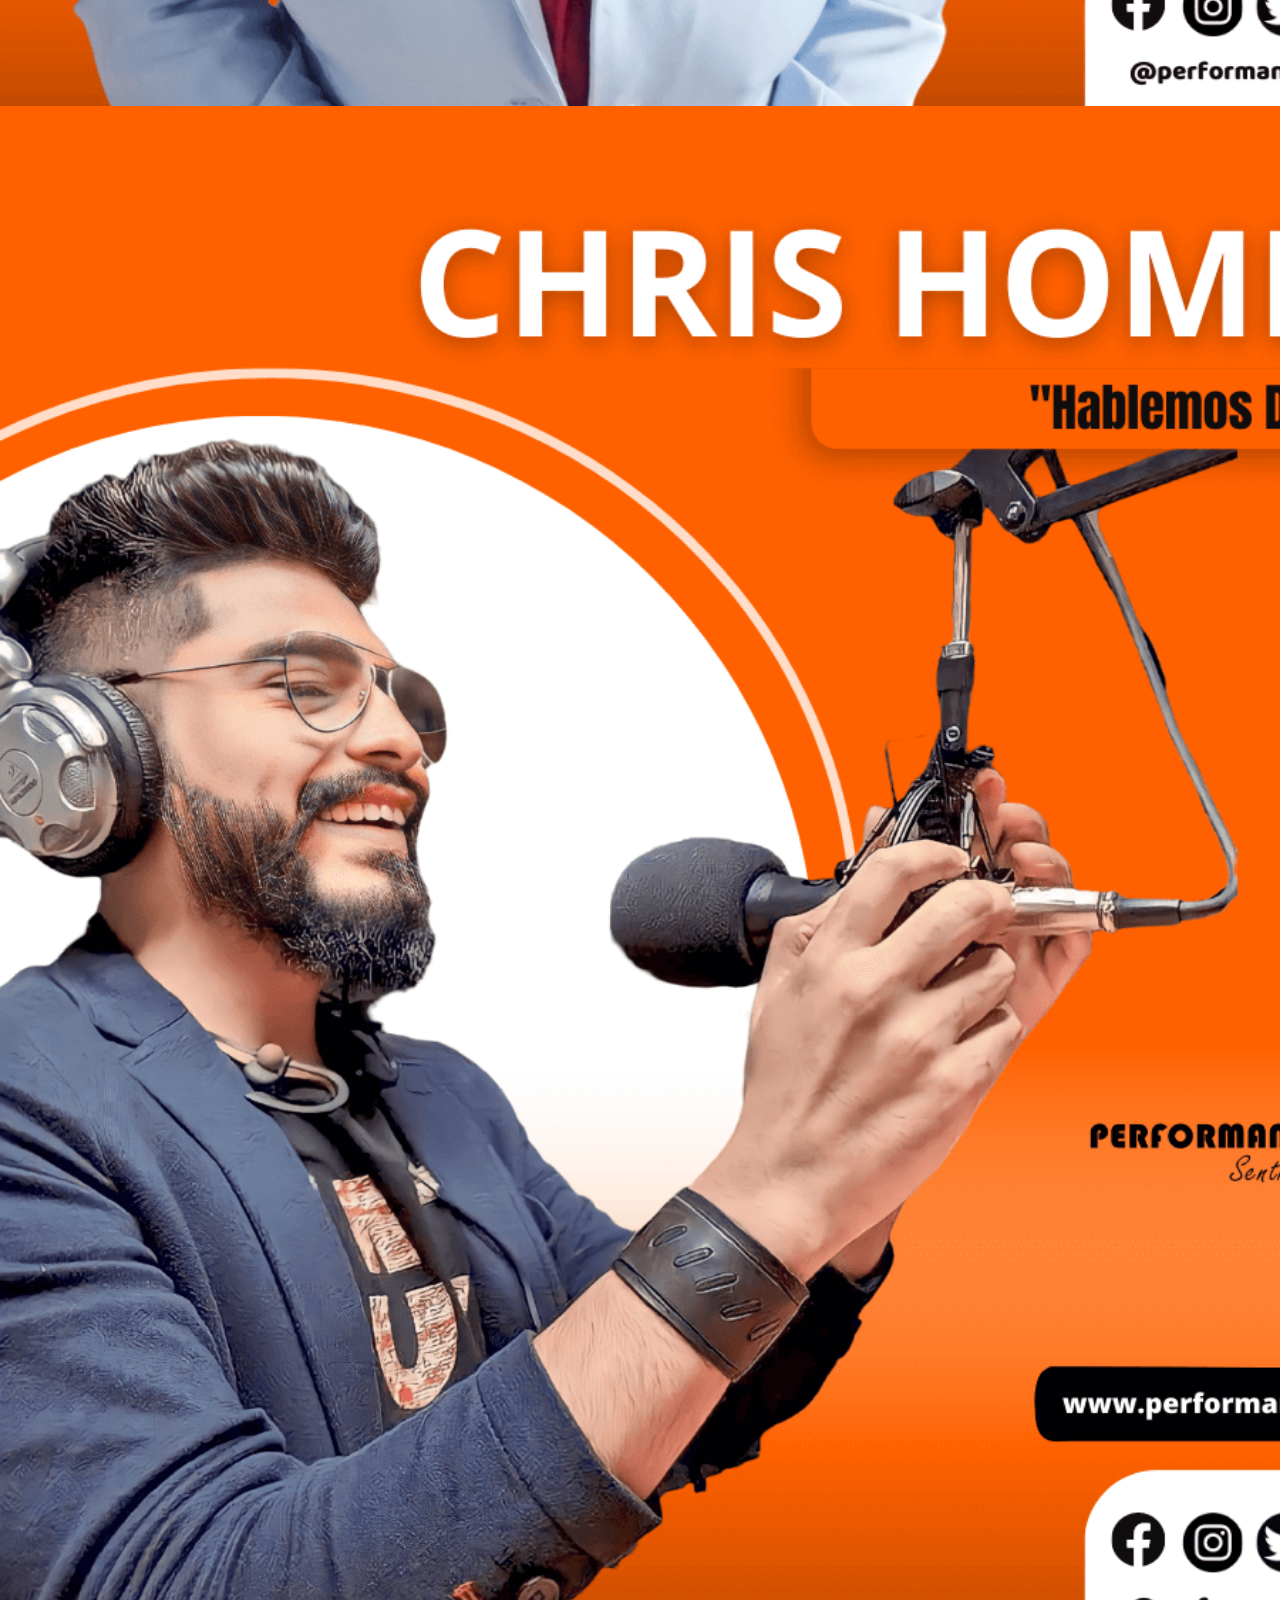
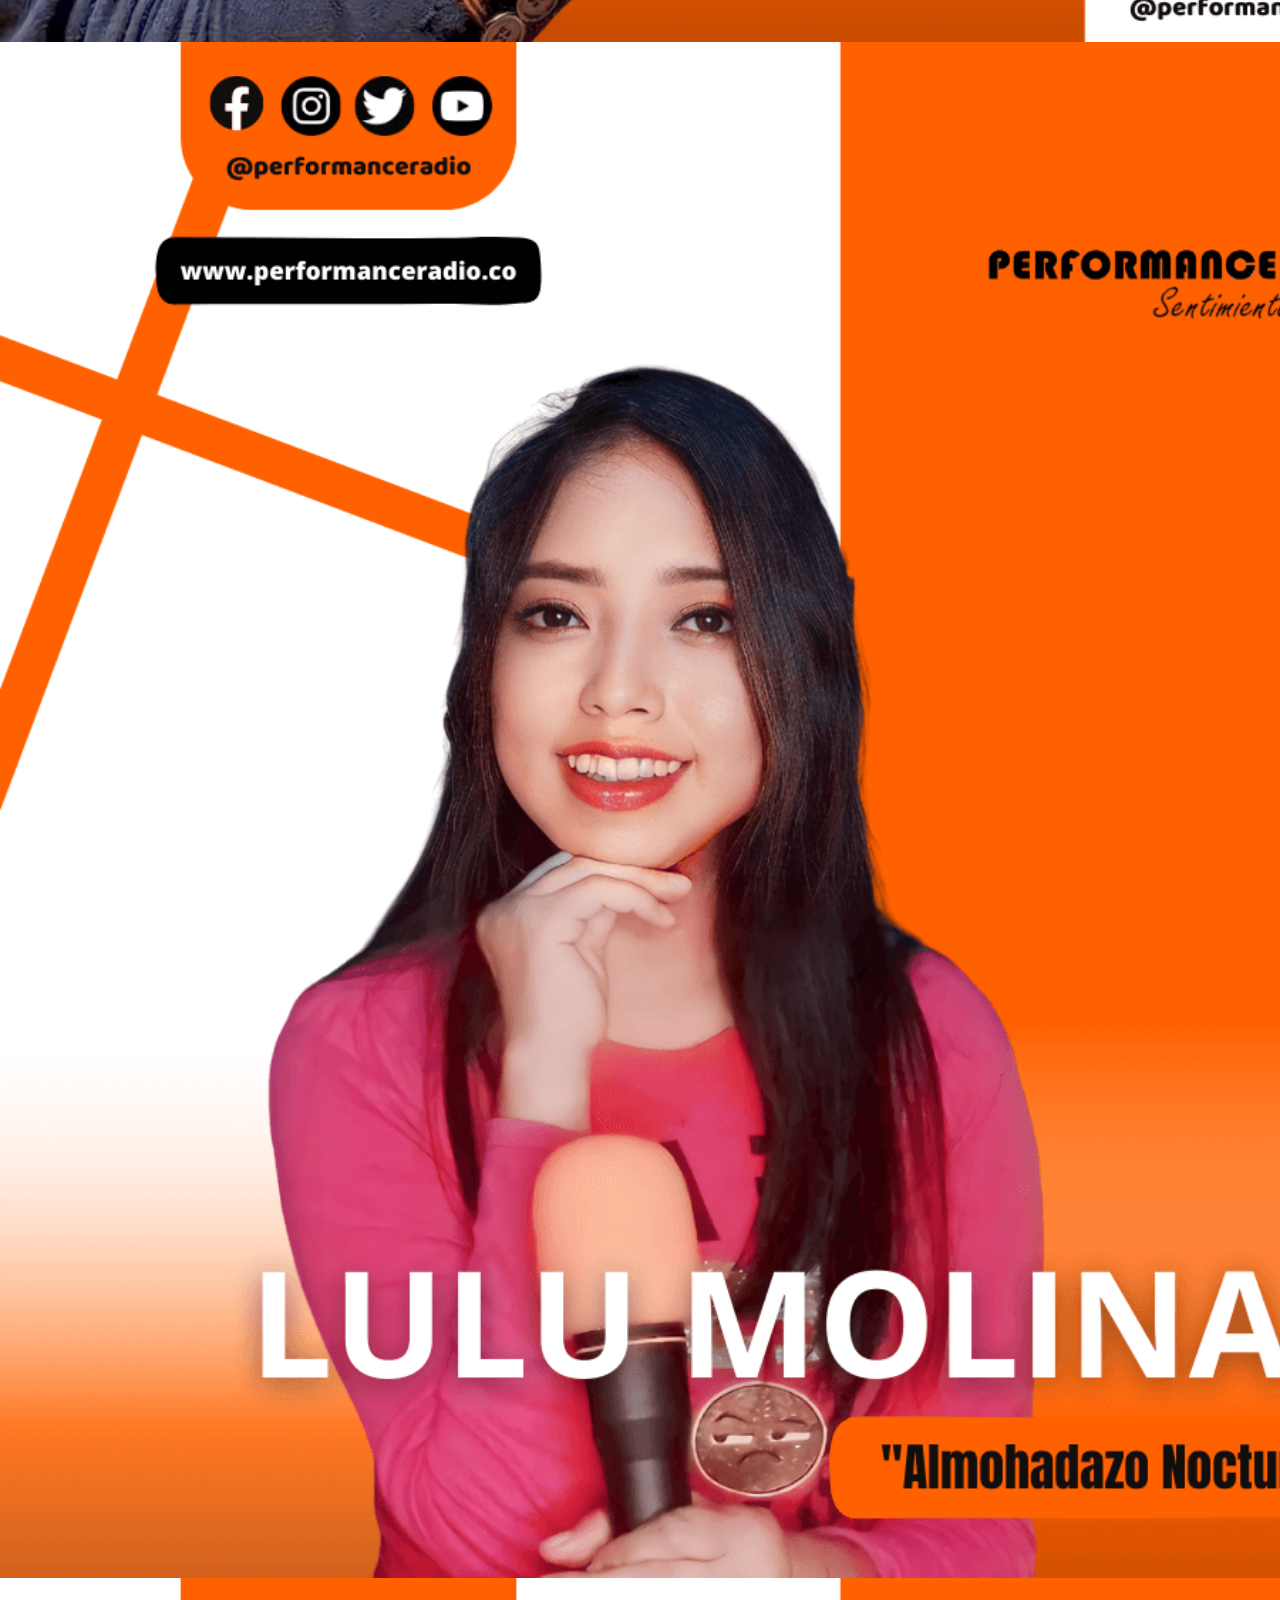
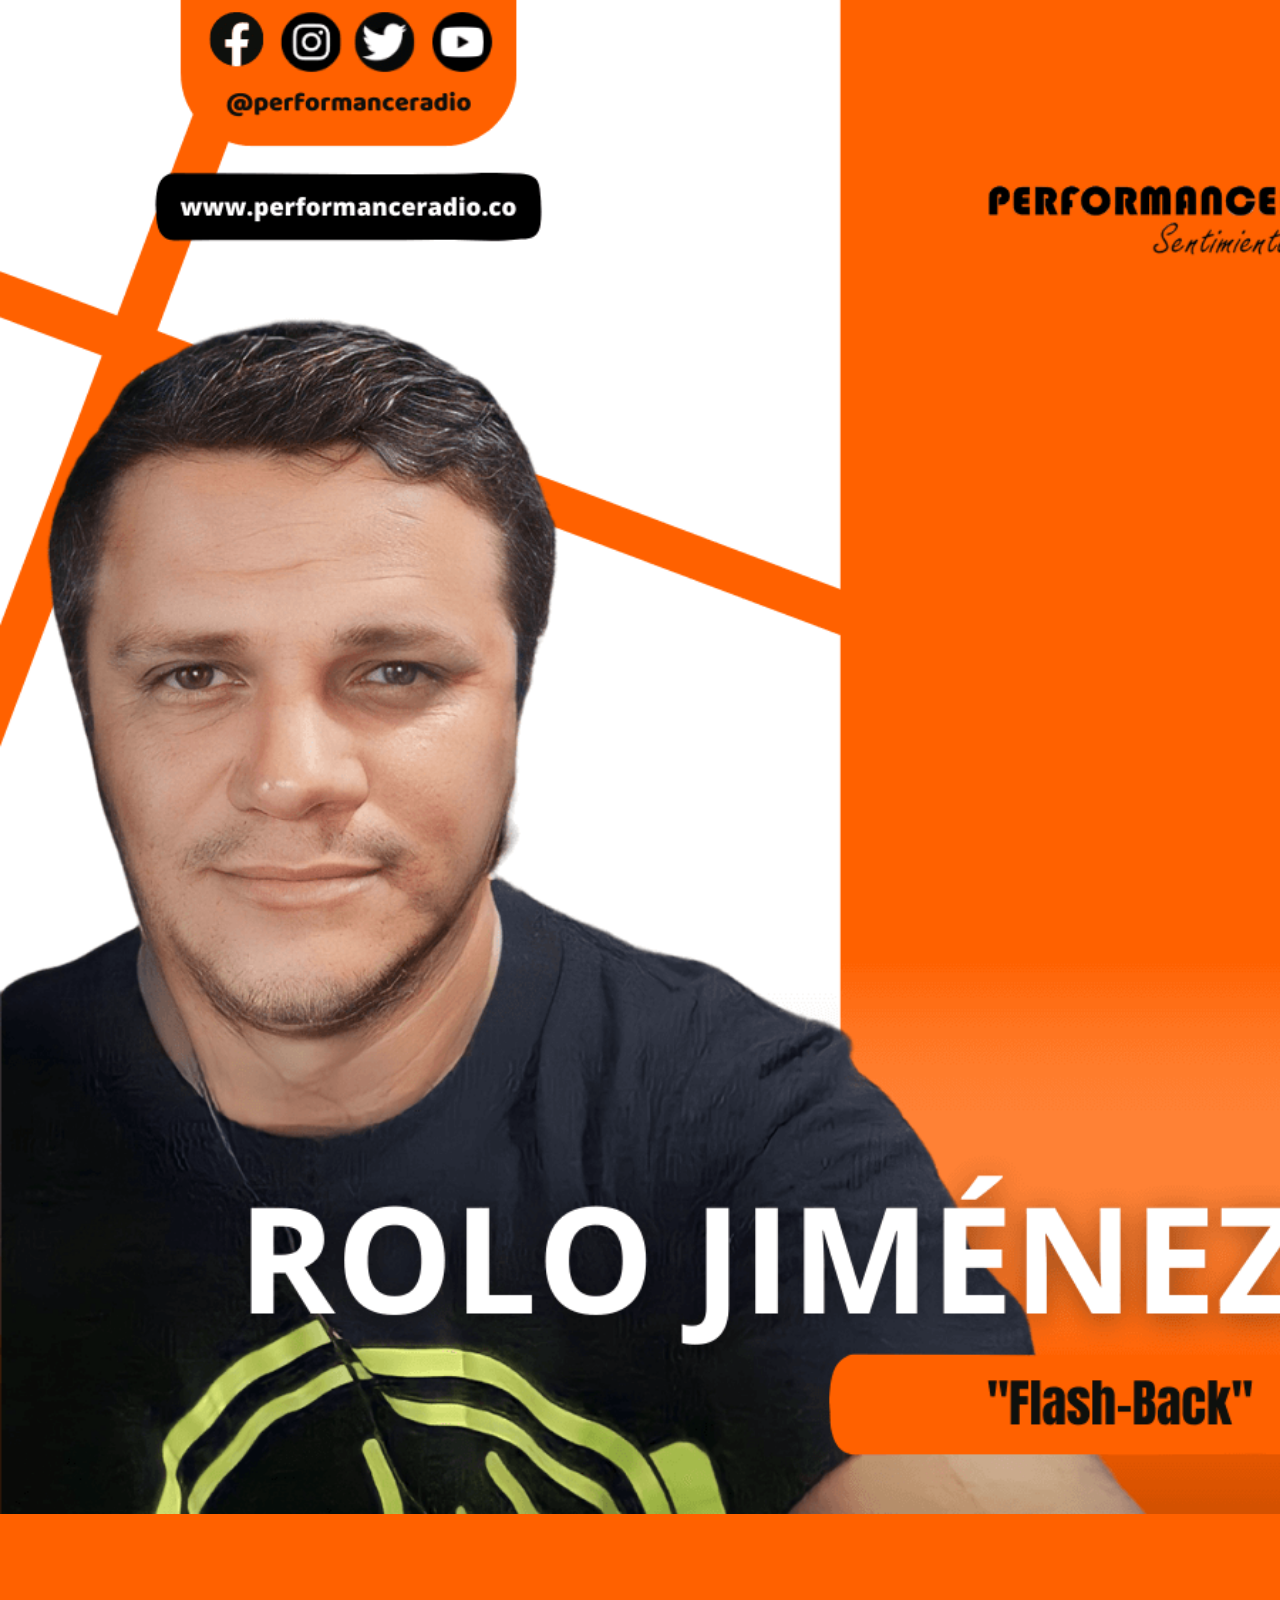
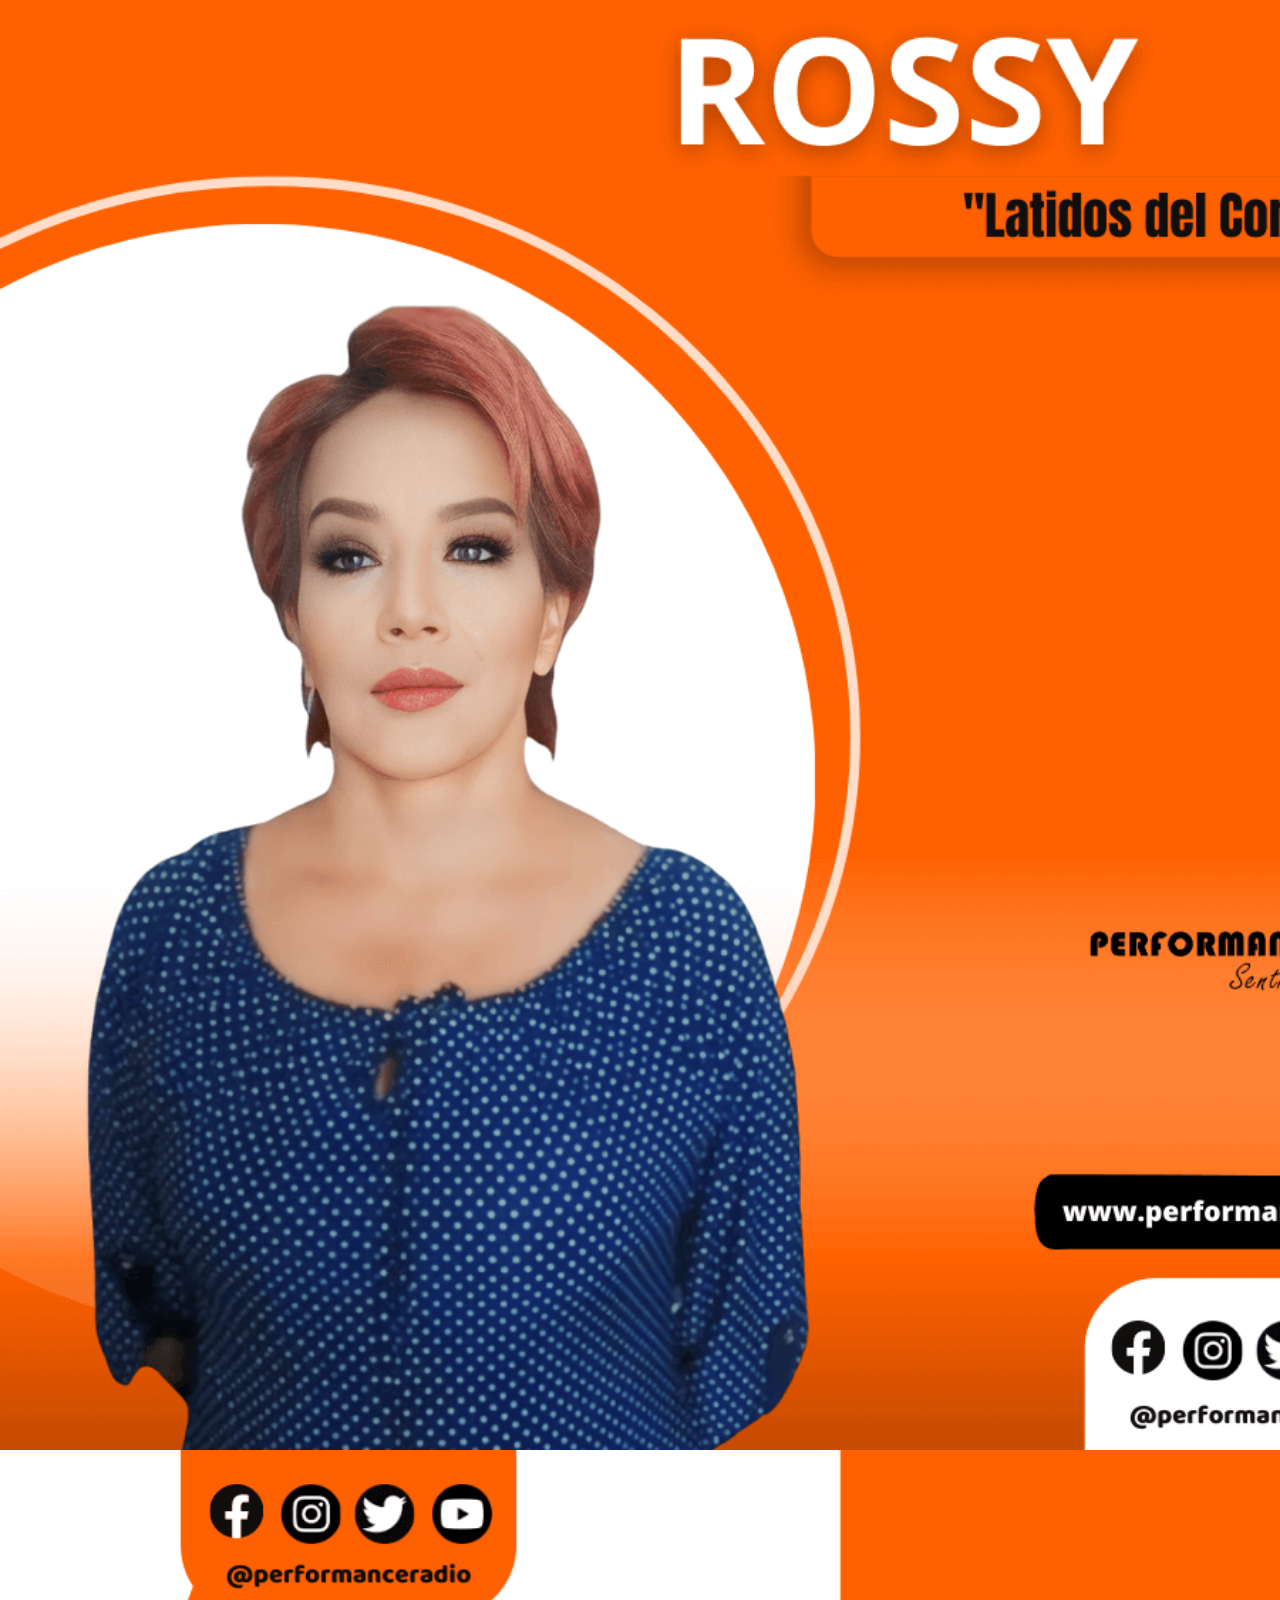
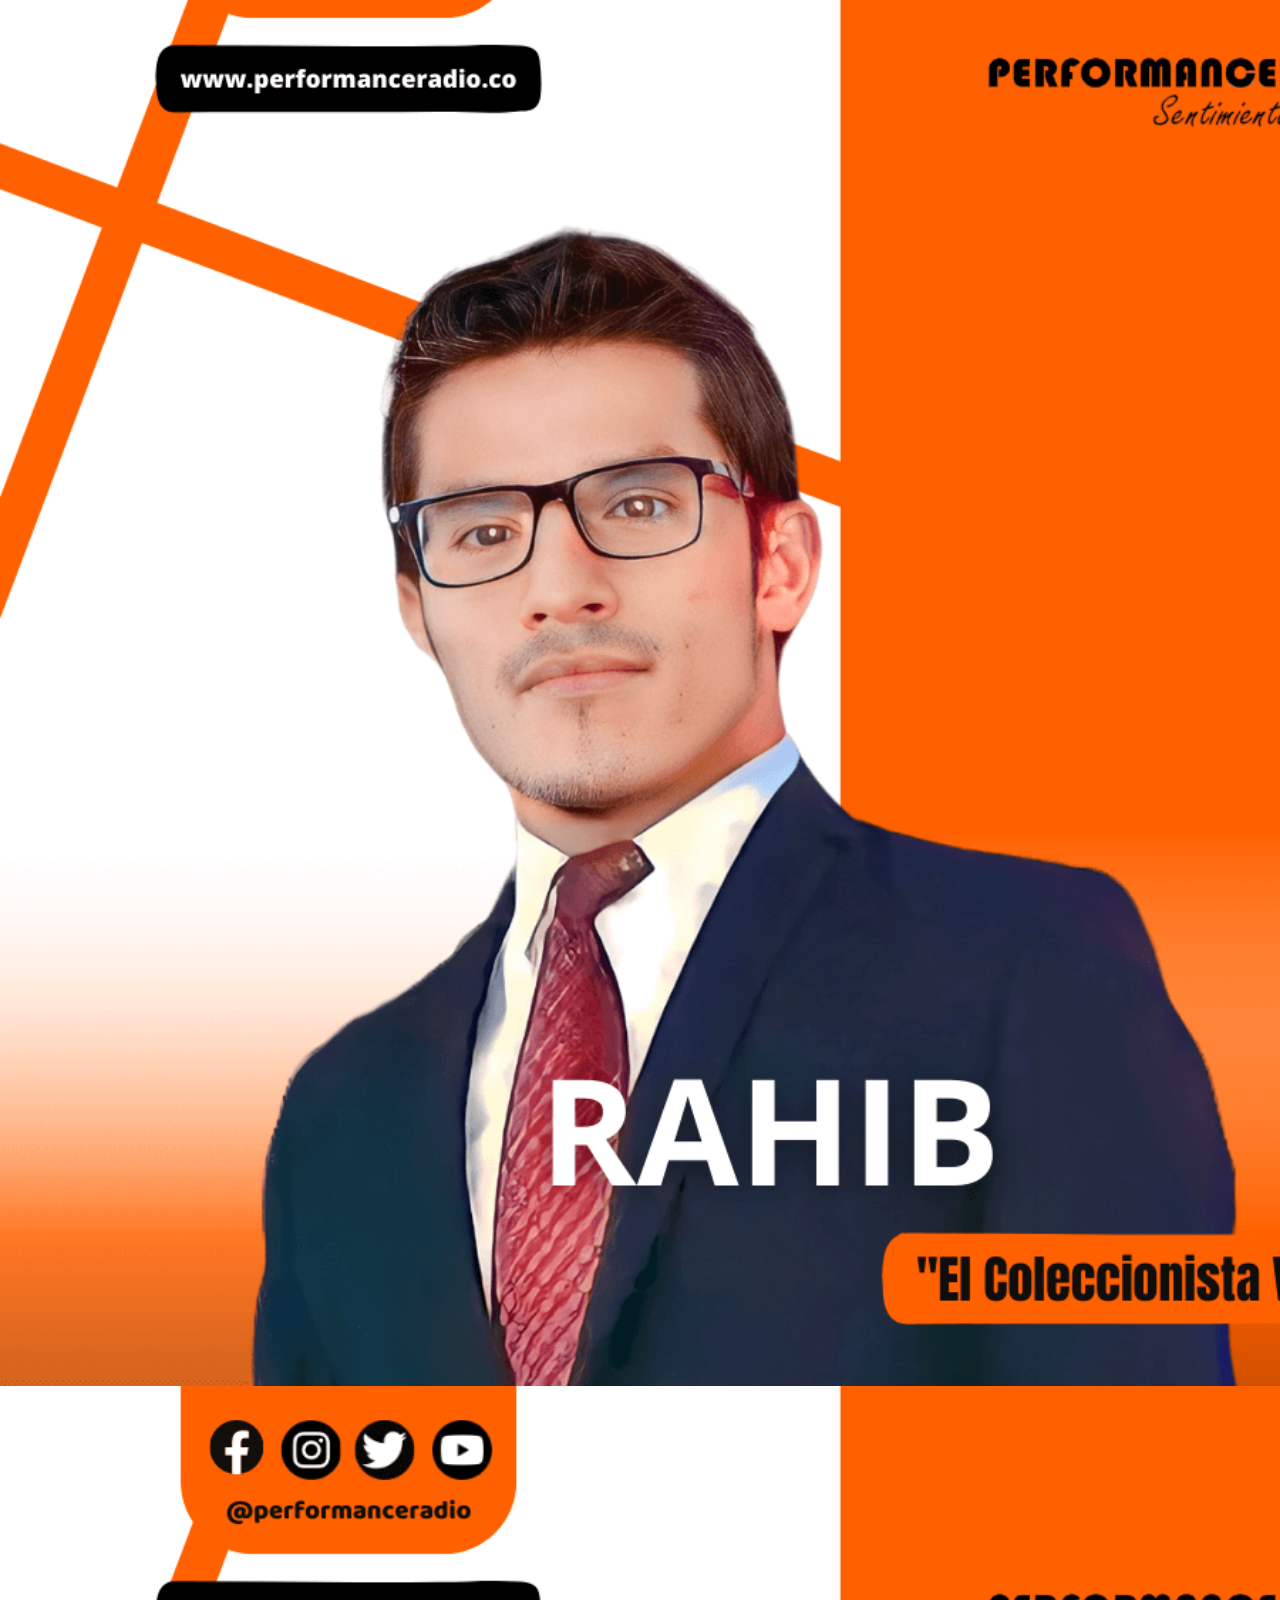
==== commit fff699d5: "modificacion html con Swiper" ====
--- a/index.html
+++ b/index.html
@@ -41,6 +41,7 @@
   <link href="assets/vendor/remixicon/remixicon.css" rel="stylesheet">
   <link href="assets/vendor/swiper/swiper-bundle.min.css" rel="stylesheet">
   <link rel="stylesheet" href="https://unpkg.com/swiper/swiper-bundle.min.css" />
+  
 
   <link rel="stylesheet" href="https://cdnjs.cloudflare.com/ajax/libs/font-awesome/6.4.0/css/all.min.css">
   <!-- reproductor button -->
@@ -54,9 +55,15 @@
   <link href="assets/css/style.css" rel="stylesheet">
 
   <script src="https://unpkg.com/swiper/swiper-bundle.min.js"></script>
+  
 
   <script src="https://code.jquery.com/jquery-3.6.0.min.js"></script>
   <script src="https://cdn.jsdelivr.net/npm/swiper@10/swiper-element-bundle.min.js" defer></script>
+
+  
+<!-- prubea swiper -->
+
+
 <!-- 
   <script>
     // Función para forzar la recarga del CSS
@@ -129,25 +136,10 @@
   <section id="hero">
     
     <div class="hero-container img-fluid">
-      <!-- Agregado -->
-      <!-- <video autoplay muted loop id="myVideo" class="content-video">
-        <source src="assets/video/video8.mp4" type="video/mp4">
-      </video> -->
+
       <img src="https://media.giphy.com/media/v1.Y2lkPTc5MGI3NjExcXRnc292NmR0MTBicm95dnRxeXdyMGtmangwdWYxNjdlaHAyM3BvMyZlcD12MV9pbnRlcm5hbF9naWZfYnlfaWQmY3Q9Zw/gQvJdypeqrEyhZ9lzn/giphy-downsized-large.gif" alt="" class="banner-image d-none d-sm-block">
       
       <div class="hero-container-play">
-        <!-- LOGO: -->
-        <!-- <a href="#" class="logo me-auto me-lg-0"><img src="assets/img/logo/logo1.png" alt="" class="img-fluid" style="width: 70vh; margin-top: 230px;"></a> -->
-        <!-- <a href="#about" class="btn-get-started scrollto">Get Started</a> -->
-
-        <!-- boton play -->
-<!--        <a class="btn-get-started scrollto">
-          <audio autoplay controls="controls"> 
-            <source src="https://cp9.serverse.com/proxy/perfor?mp=/stream;" type="audio/mpeg" /> 
-          </audio> 
-        </a> -->
-        <!-- Boton play 2 -->
-<!--        <a class="glightbox play-btn"> <source src="https://cp9.serverse.com/proxy/perfor?mp=/stream;"/></a>-->
 
 <!-- Inicio reproductor -->
  
@@ -165,19 +157,11 @@
     <div class="player__album img-fluid" style="display: flex; justify-content: center; align-items: center;">
       <img src="assets/img/logo/redes.png" alt="Album Cover" class="player__img img-fluid" loading="lazy"/>
 
-      <!-- <img class="cc_streaminfo player__img img-fluid" data-type="trackimageurl" data-username="perfor" /> -->
     </div>
     
-    
-    <!-- <h2 id="locutorName" class="player__artist img-fluid">Performance Radio</h2> -->
-    <!-- <h2 class="cc_streaminfo player__artist img-fluid" data-type="song" data-username="perfor">Cargando ...</h2> -->
-    <h2 class="cc_streaminfo player__artist img-fluid" data-type="rawmeta" data-username="perfor"></h2>
-
-    <!-- <h2 class="cc_streaminfo" data-type="song" data-username="perfor" id="track-title">Cargando ...</h2> -->
-    
-    
-    <!-- <h3 class="player__song img-fluid">Radio</h3> -->
-
+       <h2 class="cc_streaminfo player__artist img-fluid" data-type="rawmeta" data-username="perfor"></h2>
+
+   
     <input type="range" value="100" min="2" max="100" step="1" class="player__level img-fluid range-fill" id="range" />
     <div class="audio-duration img-fluid">
         <i class="fas fa-volume-mute"></i>
@@ -220,16 +204,13 @@
   <header id="header" class="d-flex align-items-center ">
     <div class="container-fluid d-flex align-items-center justify-content-lg-between">
 
-      <!-- <h1 class="logo me-auto me-lg-0"><a href="index.html"><img src="assets/img/logo/logo3.png" alt=""></a></h1> -->
-      <!-- Uncomment below if you prefer to use an image logo -->
-      <a href="#hero" class="logo me-auto me-lg-0"><img src="assets/img/logo/logo3.png" alt="" class="img-fluid"></a>
+       <a href="#hero" class="logo me-auto me-lg-0"><img src="assets/img/logo/logo3.png" alt="" class="img-fluid"></a>
 
       <nav id="navbar" class="navbar order-last order-lg-0">
         <ul>
           <li><a class="nav-link scrollto active" href="#hero">Inicio</a></li>
           <li><a class="nav-link scrollto" href="#about">Acerca de</a></li>
           <li><a class="nav-link scrollto" href="#services">Servicios</a></li>
-          <!-- <li><a class="nav-link scrollto " href="#portfolio">Portfolio</a></li> -->
           <li><a class="nav-link scrollto" href="#team">Nuestro Equipo</a></li>
           <li><a class="nav-link scrollto" href="#contact">Contacto</a></li>
 
@@ -256,9 +237,7 @@
       </div>
 
     </div>
-<!-- PLAYER
-    <script src="https://apps.elfsight.com/p/platform.js" id="player" defer></script>
-<div class="elfsight-app-4a702fbd-e4fd-4cae-896a-2c3ddcb2b1c2"></div> -->
+
   </header><!-- End Header -->
 
   <main id="main">
@@ -368,193 +347,103 @@
 <!-- Fin prueba -->
 <!--     ======= Cta Section ======= -->
 <section id="cta" class="cta">
-    <!---<div class="container">
-
-           <!--<div class="text-center">-->
-            <!-- <h3>Nuestros Programas</h3>
-            <p>
-                Tenemos un programa especial para ti.</p>
-               -->
-
-            <!---<div id="carouselExampleFade" class="carousel slide carousel-fade" data-bs-ride="carousel">
-              <div class="carousel-indicators">
-                <button type="button" data-bs-target="#carouselExampleIndicators" data-bs-slide-to="0" class="active" aria-current="true" aria-label="Slide 1"></button>
-                <button type="button" data-bs-target="#carouselExampleIndicators" data-bs-slide-to="1" aria-label="Slide 2"></button>
-                <button type="button" data-bs-target="#carouselExampleIndicators" data-bs-slide-to="2" aria-label="Slide 3"></button>
-                <button type="button" data-bs-target="#carouselExampleIndicators" data-bs-slide-to="3" aria-label="Slide 4"></button>
-                <button type="button" data-bs-target="#carouselExampleIndicators" data-bs-slide-to="4" aria-label="Slide 5"></button>
-                <button type="button" data-bs-target="#carouselExampleIndicators" data-bs-slide-to="5" aria-label="Slide 6"></button>
-                <button type="button" data-bs-target="#carouselExampleIndicators" data-bs-slide-to="6" aria-label="Slide 7"></button>
-                <button type="button" data-bs-target="#carouselExampleIndicators" data-bs-slide-to="7" aria-label="Slide 8"></button>
-                <button type="button" data-bs-target="#carouselExampleIndicators" data-bs-slide-to="8" aria-label="Slide 9"></button>
-                <button type="button" data-bs-target="#carouselExampleIndicators" data-bs-slide-to="9" aria-label="Slide 10"></button>
-                <button type="button" data-bs-target="#carouselExampleIndicators" data-bs-slide-to="10" aria-label="Slide 11"></button>
-                <button type="button" data-bs-target="#carouselExampleIndicators" data-bs-slide-to="11" aria-label="Slide 12"></button>
-                <button type="button" data-bs-target="#carouselExampleIndicators" data-bs-slide-to="12" aria-label="Slide 13"></button>
-                <button type="button" data-bs-target="#carouselExampleIndicators" data-bs-slide-to="13" aria-label="Slide 14"></button>
-                <button type="button" data-bs-target="#carouselExampleIndicators" data-bs-slide-to="14" aria-label="Slide 15"></button>
-                <button type="button" data-bs-target="#carouselExampleIndicators" data-bs-slide-to="15" aria-label="Slide 16"></button>
-                <button type="button" data-bs-target="#carouselExampleIndicators" data-bs-slide-to="16" aria-label="Slide 17"></button>
-                <button type="button" data-bs-target="#carouselExampleIndicators" data-bs-slide-to="17" aria-label="Slide 18"></button>
-                <button type="button" data-bs-target="#carouselExampleIndicators" data-bs-slide-to="18" aria-label="Slide 19"></button>
-                <button type="button" data-bs-target="#carouselExampleIndicators" data-bs-slide-to="19" aria-label="Slide 20"></button>
-                <button type="button" data-bs-target="#carouselExampleIndicators" data-bs-slide-to="20" aria-label="Slide 21"></button>-->
-
-
-                <swiper-container class="mySwiper img-fluid" pagination="true" effect="coverflow" grab-cursor="true" centered-slides="true"
-                slides-per-view="auto" coverflow-effect-rotate="50" coverflow-effect-stretch="0" coverflow-effect-depth="100"
-                coverflow-effect-modifier="1" coverflow-effect-slide-shadows="true" data-initial-slide="5">
-              <swiper-slide>
-                <img src="./assets/img/programas/14.png" />
-              </swiper-slide>
-              <swiper-slide>
-                <img src="./assets/img/programas/19.png" />
-              </swiper-slide>
-              <swiper-slide>
-                <img src="./assets/img/programas/18.png" />
-              </swiper-slide>
-              <swiper-slide>
-                <img src="./assets/img/programas/8.png" />
-              </swiper-slide>
-              <swiper-slide>
-                <img src="./assets/img/programas/22.png" />
-              </swiper-slide data-initial-slide="1">
-              <swiper-slide>
-                <img src="./assets/img/programas/11.png" />
-              </swiper-slide>
-              <swiper-slide>
-                <img src="./assets/img/programas/9.png" />
-              </swiper-slide>
-              <swiper-slide>
-                <img src="./assets/img/programas/15.png" />
-              </swiper-slide>
-              <swiper-slide>
-                <img src="./assets/img/programas/2.png" />
-              </swiper-slide>
-              <swiper-slide>
-                <img src="./assets/img/programas/4.png" />
-              </swiper-slide>
-              <swiper-slide>
-                <img src="./assets/img/programas/1.png" />
-              </swiper-slide>
-              <swiper-slide>
-                <img src="./assets/img/programas/13.png" />
-              </swiper-slide>
-              <swiper-slide>
-                <img src="./assets/img/programas/12.png" />
-              </swiper-slide>
-              <swiper-slide>
-                <img src="./assets/img/programas/7.png" />
-              </swiper-slide>
-              <swiper-slide>
-                <img src="./assets/img/programas/16.png" />
-              </swiper-slide>
-              <swiper-slide>
-                <img src="./assets/img/programas/10.png" />
-              </swiper-slide>
-              <swiper-slide>
-                <img src="./assets/img/programas/17.png" />
-              </swiper-slide>
-              <swiper-slide>
-                <img src="./assets/img/programas/6.png" />
-              </swiper-slide>
-              <swiper-slide>
-                <img src="./assets/img/programas/5.png" />
-              </swiper-slide>
-              <swiper-slide>
-                <img src="./assets/img/programas/3.png" />
-              </swiper-slide>
-              <swiper-slide>
-                <img src="./assets/img/programas/20.png" />
-              </swiper-slide>
-            </swiper-container>
-
-  
-
-
-
-              <!---</div>
-              <div class="carousel-inner">
-                      <div class="carousel-item active">
-                        <img src="assets/img/programas/14.png" class="d-block w-100 img-fluid" alt="...">
-                    </div>
-                    <div class="carousel-item">
-                        <img src="assets/img/programas/19.png" class="d-block w-100 img-fluid" alt="...">
-                    </div>
-                    <div class="carousel-item">
-                        <img src="assets/img/programas/18.png" class="d-block w-100 img-fluid" alt="...">
-                    </div>
-                    <div class="carousel-item">
-                        <img src="assets/img/programas/8.png" class="d-block w-100 img-fluid" alt="...">
-                    </div>
-                    <div class="carousel-item">
-                        <img src="assets/img/programas/22.png" class="d-block w-100 img-fluid" alt="...">
-                    </div>
-
-
-                    <div class="carousel-item">
-                        <img src="assets/img/programas/11.png" class="d-block w-100 img-fluid" alt="...">
-                    </div>
-
-                    <div class="carousel-item">
-                        <img src="assets/img/programas/9.png" class="d-block w-100 img-fluid" alt="...">
-                    </div>
-                    <div class="carousel-item">
-                        <img src="assets/img/programas/15.png" class="d-block w-100 img-fluid" alt="...">
-                    </div>
-                    <div class="carousel-item">
-                        <img src="assets/img/programas/2.png" class="d-block w-100 img-fluid" alt="...">
-                    </div>
-                    <div class="carousel-item">
-                        <img src="assets/img/programas/4.png" class="d-block w-100 img-fluid" alt="...">
-                    </div>
-                    <div class="carousel-item">
-                        <img src="assets/img/programas/1.png" class="d-block w-100 img-fluid" alt="...">
-                    </div>
-                    <div class="carousel-item">
-                        <img src="assets/img/programas/13.png" class="d-block w-100 img-fluid" alt="...">
-                    </div>
-                    <div class="carousel-item">
-                      <img src="assets/img/programas/12.png" class="d-block w-100 img-fluid" alt="...">
-                              </div>
-                              <div class="carousel-item">
-                                <img src="assets/img/programas/7.png" class="d-block w-100 img-fluid" alt="...">
-                            </div>
-                            <div class="carousel-item">
-                              <img src="assets/img/programas/16.png" class="d-block w-100 img-fluid" alt="...">
-                          </div>
-                          <div class="carousel-item">
-                            <img src="assets/img/programas/10.png" class="d-block w-100 img-fluid" alt="...">
-                        </div>
-                        <div class="carousel-item">
-                          <img src="assets/img/programas/17.png" class="d-block w-100 img-fluid" alt="...">
-                      </div>
-                        <div class="carousel-item">
-                          <img src="assets/img/programas/6.png" class="d-block w-100 img-fluid" alt="...">
-                      </div>
-                      <div class="carousel-item">
-                        <img src="assets/img/programas/5.png" class="d-block w-100 img-fluid" alt="...">
-                    </div>
-                    <div class="carousel-item">
-                      <img src="assets/img/programas/3.png" class="d-block w-100 img-fluid" alt="...">
-                  </div>
-                  <div class="carousel-item">
-                    <img src="assets/img/programas/20.png" class="d-block w-100 img-fluid" alt="...">
-                </div>
-                    <br>
-                </div>
-                <button class="carousel-control-prev" type="button" data-bs-target="#carouselExampleFade" data-bs-slide="prev">
-                    <span class="carousel-control-prev-icon" aria-hidden="true"></span>
-                    <span class="visually-hidden">Anterior</span>
-                </button>
-                <button class="carousel-control-next" type="button" data-bs-target="#carouselExampleFade" data-bs-slide="next">
-                    <span class="carousel-control-next-icon" aria-hidden="true"></span>
-                    <span class="visually-hidden">Siguiente</span>
-                </button>
-            </div>-->
-       <!---- </div>
-
-    </div>-->
+
+
+  <swiper-container class="mySwiper" pagination="true" pagination-clickable="true" navigation="true" effect="coverflow" grab-cursor="true" slides-per-view="3" coverflow-effect-rotate="50" coverflow-effect-stretch="0" coverflow-effect-depth="100" coverflow-effect-modifier="1" coverflow-effect-slide-shadows="true" loop="true">
+
+                <swiper-slide>
+                  <img src="./assets/img/programas/14.png"/>
+              </swiper-slide>
+              <swiper-slide>
+                  <img src="./assets/img/programas/19.png"/>
+              </swiper-slide>
+              <swiper-slide>
+                  <img src="./assets/img/programas/18.png"/>
+              </swiper-slide>
+              <swiper-slide>
+                  <img src="./assets/img/programas/8.png"/>
+              </swiper-slide>
+              <swiper-slide>
+                  <img src="./assets/img/programas/22.png"/>
+              </swiper-slide>
+              <swiper-slide>
+                  <img src="./assets/img/programas/11.png"/>
+              </swiper-slide>
+              <swiper-slide>
+                  <img src="./assets/img/programas/9.png"/>
+              </swiper-slide>
+              <swiper-slide>
+                  <img src="./assets/img/programas/15.png"/>
+              </swiper-slide>
+              <swiper-slide>
+                  <img src="./assets/img/programas/2.png"/>
+              </swiper-slide>
+              <swiper-slide>
+                  <img src="./assets/img/programas/4.png"/>
+              </swiper-slide>
+              <swiper-slide>
+                  <img src="./assets/img/programas/1.png"/>
+              </swiper-slide>
+              <swiper-slide>
+                  <img src="./assets/img/programas/13.png"/>
+              </swiper-slide>
+              <swiper-slide>
+                  <img src="./assets/img/programas/12.png"/>
+              </swiper-slide>
+              <swiper-slide>
+                  <img src="./assets/img/programas/7.png"/>
+              </swiper-slide>
+              <swiper-slide>
+                  <img src="./assets/img/programas/16.png"/>
+              </swiper-slide>
+              <swiper-slide>
+                  <img src="./assets/img/programas/10.png"/>
+              </swiper-slide>
+              <swiper-slide>
+                  <img src="./assets/img/programas/17.png"/>
+              </swiper-slide>
+              <swiper-slide>
+                  <img src="./assets/img/programas/6.png"/>
+              </swiper-slide>
+              <swiper-slide>
+                  <img src="./assets/img/programas/5.png"/>
+              </swiper-slide>
+              <swiper-slide>
+                  <img src="./assets/img/programas/3.png"/>
+              </swiper-slide>
+              <swiper-slide>
+                  <img src="./assets/img/programas/20.png"/>
+              </swiper-slide>
+              <!-- <script>
+                  const swiper = new Swiper('.mySwiper', {
+                    // Default parameters
+                    slidesPerView: 3,
+                  
+                    autoplay: {
+                      delay: 2000, // Cambio automático cada 2 segundos
+                    },
+                    // Responsive breakpoints
+                    breakpoints: {
+                      // when window width is >= 320px
+                      320: {
+                        slidesPerView: 2,
+                      },
+                      // when window width is >= 480px
+                      480: {
+                        slidesPerView: 3,
+                      },
+                      // when window width is >= 640px
+                      640: {
+                        slidesPerView: 4,
+                      }
+                    }
+                  });
+                
+              
+                </script> -->
+          </swiper-container>
+       
+       
 </section>
 
 
@@ -649,11 +538,7 @@
                   <ul>
                     <li>Obten las mejores espacios para promocionar tus productos en la web</li>
                     <li>$100: 6 meses</li>         
-                            <!-- <li>Nec feugiat nisl</li>
-                      <li>Nulla at volutpat dola</li>
-                    <li class="na">Pharetra massa</li>
-                    <li class="na">Massa ultricies mi</li> -->
-                  </ul>
+                    </ul>
                   <div class="btn-wrap">
                     <a href="https://buy.stripe.com/test_14k8yqfnUgvf8rmcMO" target="_blank" class="btn-buy">Adquirir</a>
                   </div>
@@ -666,10 +551,7 @@
                   <h4><sup>$</sup>10<span> * 30 sg</span></h4>
                   <ul>
                     <li>Obten las mejores espacios para promocionar tus productos en nuestros programas en vivo</li>
-                    <li>$60 por diez promociones de 30 segundos a lo largo de un mes.</li>                 <!-- <li>Nec feugiat nisl</li>
-                    <li>Nulla at volutpat dola</li>
-                    <li>Pharetra massa</li>
-                    <li class="na">Massa ultricies mi</li> -->
+                    <li>$60 por diez promociones de 30 segundos a lo largo de un mes.</li>      
                   </ul>
                   <div class="btn-wrap">
                     <a href="https://buy.stripe.com/test_5kA4ia0t0en77nidQT" target="_blank" class="btn-buy">Adquirir</a>
@@ -683,11 +565,7 @@
                   <h4><sup>$</sup>20<span> * 30sg </span></h4>
                   <ul>
                     <li>Obten las mejores voces para tus cuñas personalizadas</li>
-                    <!-- <li>Nec feugiat nisl</li>
-                    <li>Nulla at volutpat dola</li>
-                    <li>Pharetra massa</li>
-                    <li>Massa ultricies mi</li> -->
-                  </ul>
+                 </ul>
                   <div class="btn-wrap">
                     <a href="https://buy.stripe.com/test_9AQ2a2dfM4MxePK005" target="_blank" class="btn-buy">Adquirir</a>
                   </div>
@@ -866,36 +744,7 @@
           </div>
           <!-- fin locutor -->
 
-          <!-- <div class="col-lg-3 col-md-6 d-flex align-items-stretch">
-            <div class="member">
-              <div class="member-img">
-                <img src="assets/img/locutor/leticiamarquez.JPG" class="img-fluid" alt="">
-                <div class="social">
-                  <a href=""><i class="bi bi-twitter"></i></a>
-                  <a href=""><i class="bi bi-facebook"></i></a>
-                  <a href=""><i class="bi bi-instagram"></i></a>
-                  <a href=""><i class="bi bi-linkedin"></i></a>
-                </div>
-              </div>
-              <div class="member-info">
-                <h4>Leticia La Márquez</h4>
-                <h6>Un pedacito de Oaxaca</h6>
-                <span>Martes 12 PM</span>
-                <span>Estados Unidos</span>
-              </div>
-              <div class="member-options">
-                <ul>
-                  <li><a href="https://buy.stripe.com/test_3csg0S4JgceZ8rm28k" target="_blank" class="btn btn-option" data-lorem="Lorem ipsum dolor sit amet 1" ><i class="fas fa-microphone"></i> <span>Adquirir Cuña</span></a></li>
-                  <li><a href="https://buy.stripe.com/test_00g15YfnU0wh22YfZb" target="_blank" class="btn btn-option" data-lorem="Lorem ipsum dolor sit amet 2"><i class="fas fa-music"></i> <span>Promo en Vivo</span></a></li>
-                  <li><a class="btn btn-option info-button" data-lorem="Lorem ipsum dolor sit amet 3"><i class="fas fa-info-circle"></i> <span>Más info</span></a></li>
-                </ul>
-              </div>
-              <div class="popup-locutor">
-                <p>Lorem ipsum dolor sit amet, consectetur adipiscing elit. Sed feugiat erat sit amet leo ullamcorper, in auctor tortor venenatis. Integer ut dapibus enim.</p>
-              </div>
-            </div>
-          </div> -->
-
+ 
           <div class="col-lg-3 col-md-6 d-flex align-items-stretch">
             <div class="member">
               <div class="member-img">
@@ -1390,36 +1239,7 @@
             </div>
           </div>
 
-          <!-- <div class="col-lg-3 col-md-6 d-flex align-items-stretch">
-            <div class="member">
-              <div class="member-img">
-                <img src="assets/img/locutor/roberto_garcia.png" class="img-fluid" alt="">
-                <div class="social">
-                  <a href=""><i class="bi bi-twitter"></i></a>
-                  <a href=""><i class="bi bi-facebook"></i></a>
-                  <a href=""><i class="bi bi-instagram"></i></a>
-                  <a href=""><i class="bi bi-linkedin"></i></a>
-                </div>
-              </div>
-              <div class="member-info">
-                <h4>Roberto Garcia</h4>
-                <h6>Roberto</h6>
-                <span>Viernes 5 PM</span>
-                <span>México</span>
-              </div>
-              <div class="member-options">
-                <ul>
-                  <li><a href="https://buy.stripe.com/test_bIY01Ua3A92N4b6cNp" target="_blank" class="btn btn-option" data-lorem="Lorem ipsum dolor sit amet 1" ><i class="fas fa-microphone"></i> <span>Adquirir Cuña</span></a></li>
-                  <li><a href="https://buy.stripe.com/test_00g9Cu6Ro6UFazueVz" target="_blank" class="btn btn-option" data-lorem="Lorem ipsum dolor sit amet 2"><i class="fas fa-music"></i> <span>Promo en Vivo</span></a></li>
-                  <li><a class="btn btn-option info-button" data-lorem="Lorem ipsum dolor sit amet 3"><i class="fas fa-info-circle"></i> <span>Más info</span></a></li>
-                </ul>
-              </div>
-              <div class="popup-locutor">
-                <p>Lorem ipsum dolor sit amet, consectetur adipiscing elit. Sed feugiat erat sit amet leo ullamcorper, in auctor tortor venenatis. Integer ut dapibus enim.</p>
-              </div>
-            </div>
-          </div> -->
-
+ 
           <div class="col-lg-3 col-md-6 d-flex align-items-stretch">
             <div class="member">
               <div class="member-img">
@@ -1571,11 +1391,6 @@
       </div>
     </section><!-- End Team Section -->
 
-
-
-    <!-- ======= Frequently Asked Questions Section ======= -->
-  
-    <!-- End Frequently Asked Questions Section -->
 
     <!-- ======= Testimonials Section ======= -->
 <section id="testimonials" class="testimonials section-bg">
@@ -1757,7 +1572,6 @@
         </div>
 
         <div>
-          <!-- <iframe style="border:0; width: 100%; height: 270px;" src="https://www.google.com/maps/embed?pb=!1m14!1m8!1m3!1d12097.433213460943!2d-74.0062269!3d40.7101282!3m2!1i1024!2i768!4f13.1!3m3!1m2!1s0x0%3A0xb89d1fe6bc499443!2sDowntown+Conference+Center!5e0!3m2!1smk!2sbg!4v1539943755621" frameborder="0" allowfullscreen></iframe> -->
 
           <iframe style="border:0; width: 100%; height: 270px;" src="https://www.google.com/maps/embed?pb=!1m18!1m12!1m3!1d59780.8420067579!2d-97.47992836886162!3d20.534795234482687!2m3!1f0!2f0!3f0!3m2!1i1024!2i768!4f13.1!3m3!1m2!1s0x85da14cd806d0909%3A0x7bc6651769041d29!2sPoza%20Rica%20de%20Hidalgo%2C%20Ver.%2C%20M%C3%A9xico!5e0!3m2!1ses!2sco!4v1663172131466!5m2!1ses!2sco" frameborder="0" allowfullscreen></iframe>
         </div>
@@ -1798,7 +1612,6 @@
               <i class="fas fa-times-circle"></i>
               <p>Error en el envío del formulario.</p>
             </div>
-              <!-- <form action="https://formsubmit.co/performanceradio20@gmail.com" method="post" role="form" class="php-email-form">  -->
                 <form action="https://formspree.io/f/xknalqjn" method="POST" id="myForm">
                   <div class="row">
                     <div class="col-md-6 form-group">
@@ -1872,11 +1685,7 @@
         &copy; Copyright <strong><span>Performance Radio</span></strong>. All Rights Reserved 2023
       </div>
       <div class="credits">
-        <!-- All the links in the footer should remain intact. -->
-        <!-- You can delete the links only if you purchased the pro version. -->
-        <!-- Licensing information: https://bootstrapmade.com/license/ -->
-        <!-- Purchase the pro version with working PHP/AJAX contact form: https://bootstrapmade.com/valera-free-bootstrap-theme/ -->
-        Designed by <a href="#">Pixelated Wizards</a>
+          Designed by <a href="#">Pixelated Wizards</a>
       </div>
     </div>
   </footer><!-- End Footer -->
@@ -1927,41 +1736,6 @@
 <!-- Script de la info del locutor  -->
 <script src="assets/js/locutorInfo.js"></script>
 
-<!-- prubea swiper -->
-<script>
-  // Tu código JS
-document.addEventListener('DOMContentLoaded', function() {
-  const swiper = new Swiper('.mySwiper', {
-    // Default parameters
-    slidesPerView: 3,
-    spaceBetween: 10,
-    initialSlide: 1, // Slide inicial que deseas mostrar (recuerda que los índices comienzan en 0)
-    loop: true,
-    autoplay: {
-      delay: 2000, // Cambio automático cada 2 segundos
-    },
-    // Responsive breakpoints
-    breakpoints: {
-      // when window width is >= 320px
-      320: {
-        slidesPerView: 2,
-        spaceBetween: 20
-      },
-      // when window width is >= 480px
-      480: {
-        slidesPerView: 3,
-        spaceBetween: 30
-      },
-      // when window width is >= 640px
-      640: {
-        slidesPerView: 4,
-        spaceBetween: 40
-      }
-    }
-  });
-});
-
-</script>
 
                     
                     
--- a/assets/css/SwipperStyle.css
+++ b/assets/css/SwipperStyle.css
@@ -10,13 +10,69 @@
 swiper-slide {
     background-position: center;
     background-size: cover;
-    width: 500px;
-    height: 500px;
+    width: 550px;
+    height: 505px;
 }
 
 swiper-slide img {
     display: block;
+    width: 120%;
+}
+
+.swiper {
     width: 100%;
+    height: 100%;
+    margin-left: -2px;
+    margin-right: auto;
+    position: relative;
+    overflow: clip;
+    list-style: none;
+    padding: 0px;
+    z-index: 1;
+    display: block;
+}
+.swiper-button-prev,
+.swiper-button-next {
+    position: absolute;
+    top: 50%;
+    transform: translateY(-50%);
+    z-index: 10;
+    width: 40px;
+    height: 40px;
+    padding: 0;
+    font-size: 20px;
+    font-weight: bold;
+    color: #007bff;
+    background-color: transparent;
+    border: none;
+    cursor: pointer;
+}
+
+.swiper-button-prev:focus,
+.swiper-button-prev:hover,
+.swiper-button-next:focus,
+.swiper-button-next:hover {
+    color: #0056b3;
+    background-color: transparent;
+}
+
+/* Estilos para los íconos de flecha del carrusel Swiper */
+.carousel-control-prev-icon,
+.carousel-control-next-icon {
+    width: 100%;
+    height: 100%;
+    background-size: cover;
+    background-repeat: no-repeat;
+}
+
+/* Estilos específicos para la flecha izquierda */
+.swiper-button-prev {
+    left: 10px;
+}
+
+/* Estilos específicos para la flecha derecha */
+.swiper-button-next {
+    right: 10px;
 }
 
 /*para iphone*/
--- a/assets/css/style.css
+++ b/assets/css/style.css
@@ -2389,6 +2389,21 @@
 
   }
  
+  swiper-slide {
+    background-position: center;
+    background-size: cover;
+    width: 180%;
+    height: 100%;
+}
+
+  swiper-slide img {
+    /* display: block; */
+    width: 200%;
+    height: 100%;
+    padding-bottom: 25%;
+
+
+}
 }
 
     /* Estilos específicos para el teléfono con resolución de 2.796x1.290 píxeles y 460 p/p */
@@ -2413,6 +2428,22 @@
     display: none;
 
   }
+
+  swiper-slide {
+    background-position: center;
+    background-size: cover;
+    width: 180%;
+    height: 100%;
+}
+
+  swiper-slide img {
+    /* display: block; */
+    width: 200%;
+    height: 100%;
+    padding-bottom: 25%;
+
+
+}
  
 }
 
@@ -2448,6 +2479,21 @@
     height: auto;
   }
   
+  swiper-slide {
+    background-position: center;
+    background-size: cover;
+    width: 180%;
+    height: 100%;
+}
+
+  swiper-slide img {
+    /* display: block; */
+    width: 200%;
+    height: 100%;
+    padding-bottom: 25%;
+
+
+}
 }
 
 
@@ -2464,10 +2510,14 @@
         
           #hero {
            /* background-image: url('https://i.ibb.co/31ZBF1S/our-values-8.jpg'); /* Ruta de la imagen para dispositivos móviles */
-           background-color: #00DBDE;
-background-image: linear-gradient(90deg, #00DBDE 0%, #FC00FF 100%);
+           /* background-color: #00DBDE;
+            background-image: linear-gradient(90deg, #00DBDE 0%, #FC00FF 100%);
             background-size: cover;
-            background-position: center;
+            background-position: center; */
+
+            background: linear-gradient(to right, #1e5799 0%,#2ce0bf 19%,#76dd2c 40%,#dba62b 60%,#e02cbf 83%,#1e5799 100%);
+            background-size: 10000px 100%;
+            animation: bg 15s linear infinite;
           }
           
           #hero .hero-container {
@@ -2538,9 +2588,39 @@
 
         }
 
+     
+        swiper-slide {
+          background-position: center;
+          background-size: cover;
+          width: 180%;
+          height: 100%;
+      }
+
         swiper-slide img {
-          display: block;
-          width: 90%;
+          /* display: block; */
+          width: 200%;
+          height: 100%;
+          padding-bottom: 25%;
+
+
       }
+
+      swiper-container {
+        --swiper-slide-width: 100% !important;
+      }
+
+      .mySwiper .swiper-slide-active {
+        visibility: hidden;
+      }
+
+      
+      @keyframes bg{
+        0%{
+          background-position-x: 0;
+        }
         
+        100%{
+          background-position-x: 10000px;
+        }
       }
+      }
